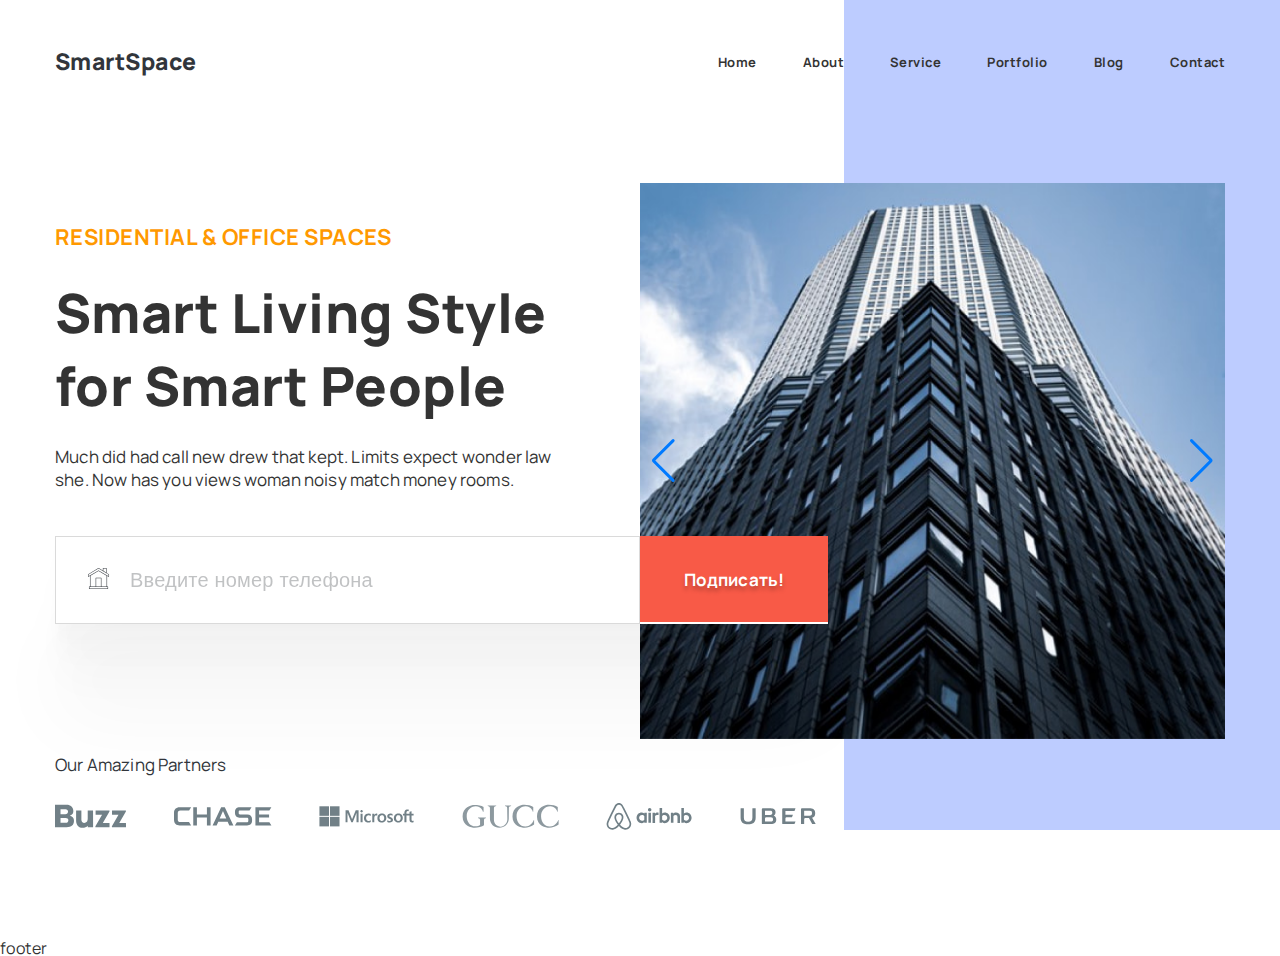
==== index.html @ 64a867ed "2222" ====
<!DOCTYPE html>
<html lang="en">

<head>
  <meta charset="UTF-8" />
  <meta http-equiv="X-UA-Compatible" content="IE=edge" />
  <meta name="viewport" content="width=device-width, initial-scale=1.0" />
  <link href="https://fonts.googleapis.com/css2?family=Manrope:wght@400;500;600;700;800&display=swap"
    rel="stylesheet" />
  <link rel="stylesheet" href="./css/main.min.css" />
  <link rel="stylesheet" href="https://cdn.jsdelivr.net/npm/swiper@8/swiper-bundle.min.css" />

  <title>HomePage</title>
</head>

<body>
  <div class="wrapper">
    <header class="header">
      <div class="header__container">
        <a href="" class="header__logo">SmartSpace</a>
        <nav class="header__menu menu">
          <ul class="menu__list">
            <li class="menu__item">
              <a href="#" class="menu__link">Home</a>
            </li>
            <li class="menu__item">
              <a href="#" class="menu__link">About</a>
            </li>
            <li class="menu__item">
              <a href="#" class="menu__link">Service</a>
            </li>
            <li class="menu__item">
              <a href="#" class="menu__link">Portfolio</a>
            </li>
            <li class="menu__item">
              <a href="#" class="menu__link">Blog</a>
            </li>
            <li class="menu__item">
              <a href="#" class="menu__link">Contact</a>
            </li>
          </ul>
        </nav>
      </div>
    </header>
    <main class="page">
      <section class="page__main main-block">
        <div class="main-block__container">
          <div class="main-block__body body-main-block">
            <div class="body-main-block__content content-main-block">
              <div class="body-main-block__body">
                <div class="content-main-block__sub-title">RESIDENTIAL & OFFICE SPACES</div>
                <h1 class="content-main-block__title">Smart Living Style for Smart People</h1>
                <p class="content-main-block__text">
                  Much did had call new drew that kept. Limits expect wonder law she. Now has you
                  views woman noisy match money rooms.
                </p>
              </div>
              <form action="" class="contain-main-block__form form-main-block">
                <input placeholder="Введите номер телефона" type="text" class="form-main-block__input" value="" />
                <buuton type="submit" class="form-main-block__button">Подписать!</buuton>
              </form>
            </div>

            <!-- Slider main container -->
            <div class="body-main-block__slider slider-main-block swiper">
              <!-- Additional required wrapper -->
              <div class="slider-main-block__wrapper swiper-wrapper">
                <!-- Slides -->
                <div class="slider-main-block__slide swiper-slide">
                  <img class="img" src="./images/hero/header@1x.jpg" alt="hero" />
                </div>
                <div class="slider-main-block__slide swiper-slide">
                  <img src="./images/hero/header@1x.jpg" alt="hero" />
                </div>
                <div class="slider-main-block__slide swiper-slide">
                  <img src="./images/hero/header@1x.jpg" alt="hero" />
                </div>
              </div>

              <!-- If we need navigation buttons -->
              <div class="slider-main-block__arrow swiper-button-prev"></div>
              <div class="slider-main-block__arrow swiper-button-next"></div>
            </div>
          </div>
          <div class="main-block__partners partners-main-block">
            <div class="partners-main-block__label">Our Amazing Partners</div>
            <div class="partners-main-block__items">
              <!-- <li class="partner-main-block__item">
                <a class="card-set-ico__item" href="#" target="_blank" rel="noreferrer noopener"
                  aria-label="Посилання на Buzz">
                  <svg width="71" height="23">
                    <use href="./images/icons.svg#icon-buzz"></use>
                  </svg>
                </a>
              </li>
              <li class="partner-main-block__item">
                <a class="card-set-ico__item" href="#" target="_blank" rel="noreferrer noopener"
                  aria-label="Посилання на Chase">
                  <svg width="97" height="18">
                    <use href="./images/icons.svg#icon-chase"></use>
                  </svg>
                </a>
              </li>
              <li class="partner-main-block__item">
                <a class="card-set-ico__item" href="#" target="_blank" rel="noreferrer noopener"
                  aria-label="Посилання на Microsoft">
                  <svg width="94" height="20">
                    <use href="./images/icons.svg#icon-microsoft"></use>
                  </svg>
                </a>
              </li>
              <li class="partner-main-block__item">
                <a class="card-set-ico__item" href="#" target="_blank" rel="noreferrer noopener"
                  aria-label="Посилання на Gucc">
                  <svg width="96" height="23">
                    <use href="./images/icons.svg#icon-gucc"></use>
                  </svg>
                </a>
              </li>
              <li class="partner-main-block__item">
                <a class="card-set-ico__item" href="#" target="_blank" rel="noreferrer noopener"
                  aria-label="Посилання на Airbub">
                  <svg width="85" height="27">
                    <use href="./images/icons.svg#icon-airbnb"></use>
                  </svg>
                </a>
              </li>
              <li class="partner-main-block__item">
                <a class="card-set-ico__item" href="#" target="_blank" rel="noreferrer noopener"
                  aria-label="Посилання на Uber">
                  <svg width="75" height="16">
                    <use href="./images/icons.svg#icon-uber"></use>
                  </svg>
                </a>
              </li> -->
              <div class="partners-main-block__item">
                <img src="images/main/parnters/01.svg" alt="Parnter">
              </div>
              <div class="partners-main-block__item">
                <img src="images/main/parnters/02.svg" alt="Parnter">
              </div>
              <div class="partners-main-block__item">
                <img src="images/main/parnters/03.svg" alt="Parnter">
              </div>
              <div class="partners-main-block__item">
                <img src="images/main/parnters/04.svg" alt="Parnter">
              </div>
              <div class="partners-main-block__item">
                <img src="images/main/parnters/05.svg" alt="Parnter">
              </div>
              <div class="partners-main-block__item">
                <img src="images/main/parnters/06.svg" alt="Parnter">
              </div>
            </div>
          </div>
        </div>
      </section>
    </main>
    <footer class="footer">footer</footer>
  </div>

  <script src="https://cdn.jsdelivr.net/npm/swiper@8/swiper-bundle.min.js"></script>
  <script src="./js/script.js"></script>
</body>

</html>
---- css/main.min.css ----
*,*::before,*::after{margin:0;padding:0;border:none}html{-webkit-box-sizing:border-box;box-sizing:border-box}body{font-family:"Manrope",sans-serif;letter-spacing:.03em;line-height:1;color:#333}.no-scroll{overflow:hidden}h1,h2,h3,h4,h5,h6{font-weight:inherit;font-size:inherit}img{display:block;max-width:100%;height:auto;-o-object-fit:cover;object-fit:cover;-o-object-position:center;object-position:center}ul,ol,li{list-style:none}a{text-decoration:none}.wrapper{min-width:100%;overflow:hidden;display:-webkit-box;display:-ms-flexbox;display:flex;-webkit-box-orient:vertical;-webkit-box-direction:normal;-ms-flex-direction:column;flex-direction:column}.page{-webkit-box-flex:1;-ms-flex:1 1 auto;flex:1 1 auto}[class*=__container]{max-width:1170px;margin:0 auto;padding:0 15px}@media(max-width: 1199.98px){[class*=__container]{max-width:970px}}@media(max-width: 990.98px){[class*=__container]{max-width:750px}}@media(max-width: 767.98px){[class*=__container]{max-width:none}}.header{position:absolute;top:0;left:0;width:100%;z-index:50}.header__container{display:-webkit-box;display:-ms-flexbox;display:flex;-webkit-column-gap:15px;-moz-column-gap:15px;column-gap:15px;row-gap:15px;-webkit-box-pack:justify;-ms-flex-pack:justify;justify-content:space-between;-webkit-box-align:center;-ms-flex-align:center;align-items:center;min-height:103px;padding-top:10px;padding-bottom:10px}@media(max-width: 768px){.header__container{min-height:0;-webkit-box-orient:vertical;-webkit-box-direction:normal;-ms-flex-direction:column;flex-direction:column}}.header__logo{font-weight:800;font-size:23px;line-height:1.347826087;color:#31353b}.main-block{padding-bottom:110px}.main-block__body{margin-bottom:14px}@media(max-width: 1199.98px){.main-block__body{margin-bottom:40px}}.main-block__container{padding-top:183px;position:relative}.main-block__container::after{content:"";position:absolute;top:0;left:67%;width:200%;height:100%;background-color:#bdccff}@media(max-width: 1199.98px){.main-block__container{padding-top:100px;padding-bottom:30px}}.body-main-block{position:relative;display:-webkit-box;display:-ms-flexbox;display:flex;-webkit-box-align:start;-ms-flex-align:start;align-items:flex-start}@media(max-width: 1199.98px){.body-main-block{display:block}}.body-main-block__content{-webkit-box-flex:0;-ms-flex:0 1 50%;flex:0 1 50%}@media(max-width: 1199.98px){.body-main-block__content{margin-bottom:40px}}.body-main-block__slider{-webkit-box-flex:0;-ms-flex:0 1 50%;flex:0 1 50%;min-width:0}.menu__list{display:-webkit-box;display:-ms-flexbox;display:flex;-ms-flex-wrap:wrap;flex-wrap:wrap;-webkit-column-gap:46px;-moz-column-gap:46px;column-gap:46px;row-gap:15px}@media(max-width: 767.98px){.menu__list{-webkit-box-pack:center;-ms-flex-pack:center;justify-content:center}}.menu__link{font-weight:700;font-size:13px;line-height:1.3076923077;color:inherit}.menu__link:hover,.menu__link:focus{text-decoration:underline}@media(max-width: 767.98px){.menu__link{font-size:18px}}.content-main-block{padding-top:40px;position:relative;z-index:2}.body-main-block__body{padding-right:70px}@media(max-width: 1199.98px){.body-main-block__body{padding-right:0px}}.content-main-block__sub-title{margin-bottom:24px;font-weight:700;font-size:22px;line-height:1.3181818182;text-transform:uppercase;color:#f90}.content-main-block__title{margin-bottom:23px;font-weight:800;font-size:54px;line-height:1.3518518519}@media(max-width: 797.98px){.content-main-block__title{font-size:30px;line-height:120%}}.content-main-block__text{margin-bottom:45px;font-size:17px;line-height:1.3529411765;letter-spacing:.01em}.form-main-block{position:relative;z-index:2;display:-webkit-box;display:-ms-flexbox;display:flex;margin-right:-188px;background:#fff url(./../images/svg/house.svg) 33px 32px no-repeat;-webkit-box-shadow:0px 100px 80px rgba(0,0,0,.03),0px 64.8148px 46.8519px rgba(0,0,0,.0227778),0px 38.5185px 25.4815px rgba(0,0,0,.0182222),0px 20px 13px rgba(0,0,0,.015),0px 8.14815px 6.51852px rgba(0,0,0,.0117778),0px 1.85185px 3.14815px rgba(0,0,0,.00722222);box-shadow:0px 100px 80px rgba(0,0,0,.03),0px 64.8148px 46.8519px rgba(0,0,0,.0227778),0px 38.5185px 25.4815px rgba(0,0,0,.0182222),0px 20px 13px rgba(0,0,0,.015),0px 8.14815px 6.51852px rgba(0,0,0,.0117778),0px 1.85185px 3.14815px rgba(0,0,0,.00722222)}@media(max-width: 1199.98px){.form-main-block{margin-right:0}}@media(max-width: 767.98px){.form-main-block{display:block}}@media(max-width: 479.98px){.form-main-block{background:#fff}}.form-main-block__input{-webkit-box-flex:1;-ms-flex:1 1 auto;flex:1 1 auto;width:100%;height:86px;padding:0px 0px 0px 74px;background-color:rgba(0,0,0,0);border:1px solid #dadada;font-size:20px;line-height:1.35;letter-spacing:.01em}.form-main-block__input::-webkit-input-placeholder{color:#31353b;opacity:.3}.form-main-block__input::-moz-placeholder{color:#31353b;opacity:.3}.form-main-block__input:-ms-input-placeholder{color:#31353b;opacity:.3}.form-main-block__input::-ms-input-placeholder{color:#31353b;opacity:.3}.form-main-block__input::placeholder{color:#31353b;opacity:.3}@media(max-width: 479.98px){.form-main-block__input{padding:0px 15px}}.form-main-block__button{-webkit-box-sizing:border-box;box-sizing:border-box;height:86px;display:-webkit-box;display:-ms-flexbox;display:flex;-webkit-box-align:center;-ms-flex-align:center;align-items:center;-webkit-box-pack:center;-ms-flex-pack:center;justify-content:center;-webkit-box-flex:0;-ms-flex:0 0 188px;flex:0 0 188px;width:188px;padding:5px 15px;background-color:#f85a47;cursor:pointer;font-weight:700;color:#fff;font-size:17px;line-height:1.3529411765;letter-spacing:.01em;text-shadow:0px 4px 4px rgba(0,0,0,.25);-webkit-transition:all .3s ease 0s;transition:all .3s ease 0s}.form-main-block__button:hover{background-color:#b9473a}@media(max-width: 797.98px){.form-main-block__button{width:100%}}.partners-main-block{max-width:65%}@media(max-width: 1199.98px){.partners-main-block{position:relative;z-index:2;max-width:none}}.partners-main-block__label{margin-bottom:27px;font-size:17px;line-height:1.3529411765;letter-spacing:.01em;color:#31353b}.partners-main-block__items{display:-webkit-box;display:-ms-flexbox;display:flex;-ms-flex-wrap:wrap;flex-wrap:wrap;-webkit-box-pack:justify;-ms-flex-pack:justify;justify-content:space-between;-webkit-box-align:center;-ms-flex-align:center;align-items:center;gap:25px}@media(max-width: 767.98px){.partners-main-block__items{-webkit-box-pack:center;-ms-flex-pack:center;justify-content:center}}.slider-main-block__slide{position:relative;padding-bottom:95%}.slider-main-block__slide img{position:absolute;top:0;left:0;width:100%;height:100%;-o-object-fit:cover;object-fit:cover}/*# sourceMappingURL=main.min.css.map */
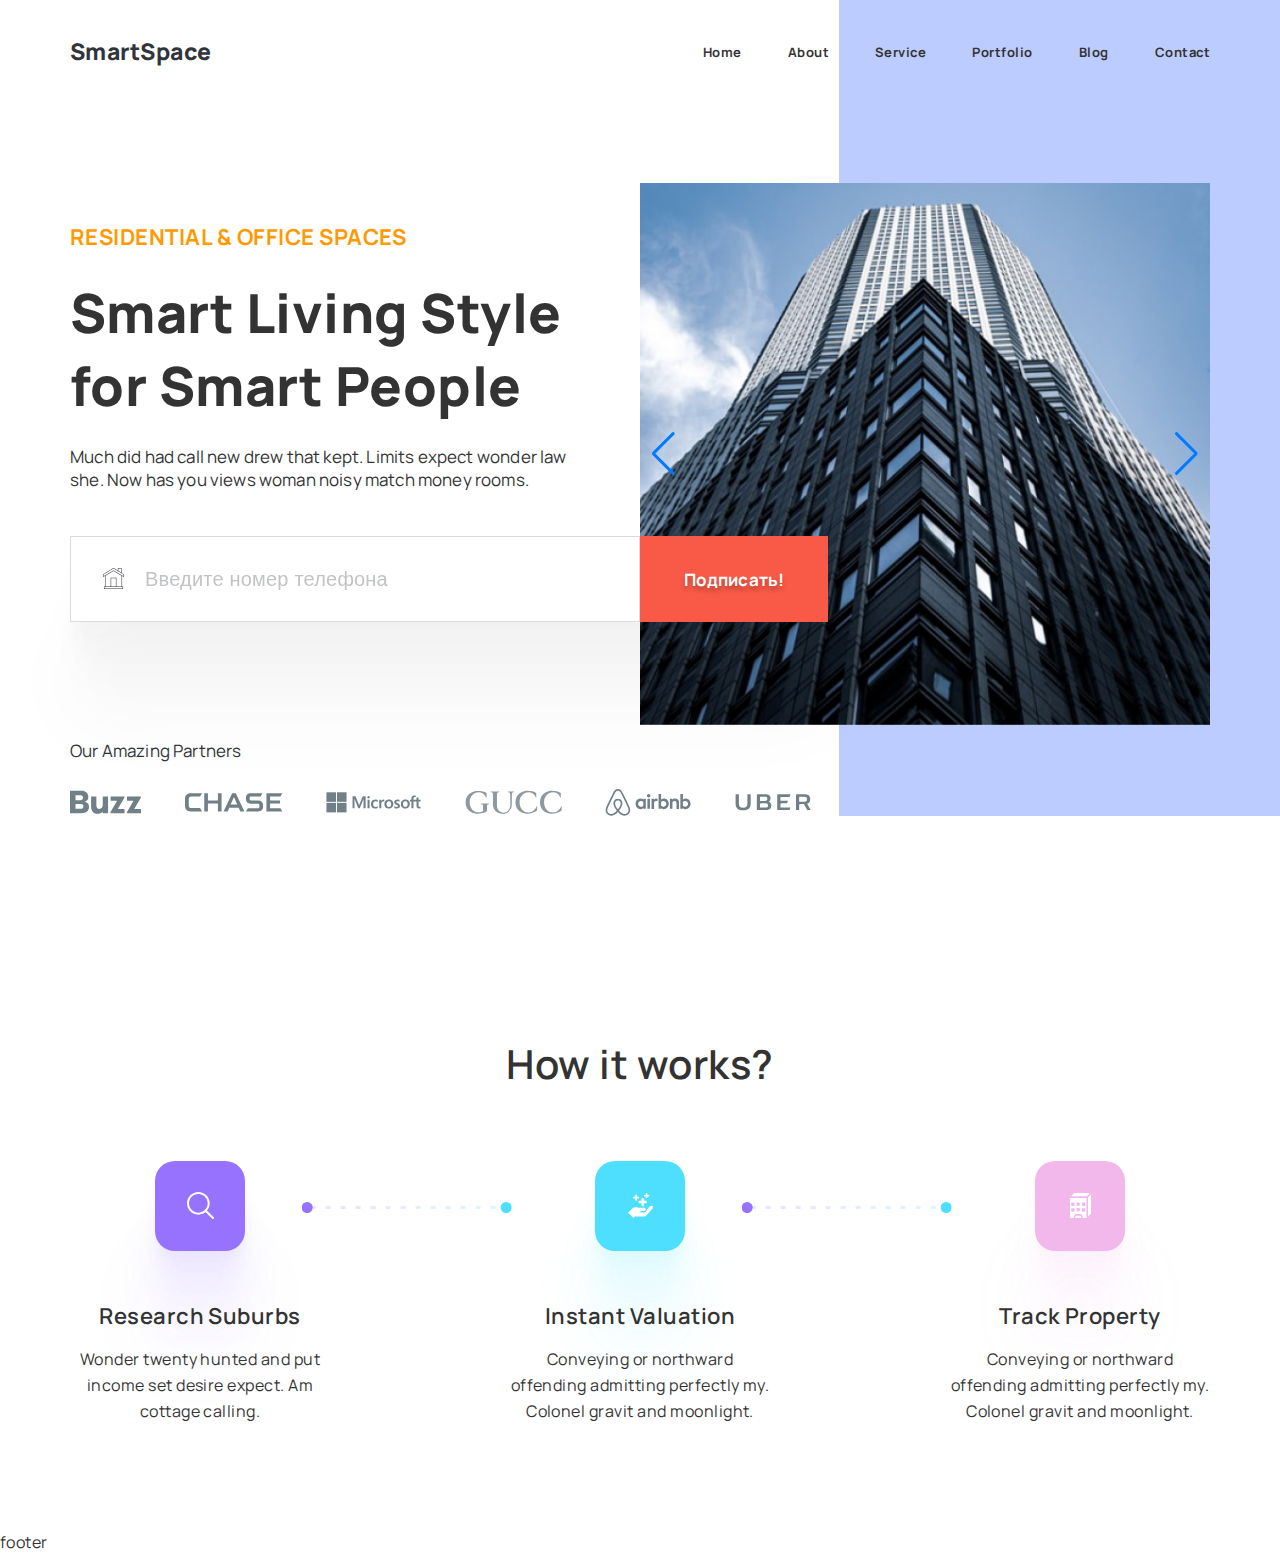
==== commit 2f31f3c5: "how" ====
--- a/index.html
+++ b/index.html
@@ -155,8 +155,46 @@
           </div>
         </div>
       </section>
-    </main>
-    <footer class="footer">footer</footer>
+      <section class="page__how how">
+        <div class="how__container">
+          <h2 class="how__title title title_center">How it works?</h2>
+          <div class="how__items">
+            <div class="how__item item-how">
+              <div class="item-how__icon item-how_1">
+                <img src="images/how/01.svg" alt="icon" />
+              </div>
+              <div class="item-how__title">Research Suburbs</div>
+              <div class="item-how__text">Wonder twenty hunted and put income set desire expect. Am cottage calling.
+              </div>
+            </div>
+            <div class="how__item item-how">
+              <div class="how__item item-how">
+                <div class="item-how__icon item-how_2">
+                  <img src="images/how/02.svg" alt="icon" />
+                </div>
+                <div class="item-how__title">Instant Valuation</div>
+                <div class="item-how__text">Conveying or northward offending admitting perfectly my. Colonel gravit and
+                  moonlight.
+                </div>
+              </div>
+            </div>
+            <div class="how__item item-how">
+              <div class="item-how__icon item-how_3">
+                <img src="images/how/03.svg" alt="icon" />
+              </div>
+              <div class="item-how__title">Track Property</div>
+              <div class="item-how__text">Conveying or northward offending admitting perfectly my. Colonel gravit and
+                moonlight.
+              </div>
+            </div>
+          </div>
+        </div>
+  </div>
+  </div>
+  </div>
+  </section>
+  </main>
+  <footer class="footer">footer</footer>
   </div>
 
   <script src="https://cdn.jsdelivr.net/npm/swiper@8/swiper-bundle.min.js"></script>
--- a/css/main.min.css
+++ b/css/main.min.css
@@ -1 +1 @@
-*,*::before,*::after{margin:0;padding:0;border:none}html{-webkit-box-sizing:border-box;box-sizing:border-box}body{font-family:"Manrope",sans-serif;letter-spacing:.03em;line-height:1;color:#333}.no-scroll{overflow:hidden}h1,h2,h3,h4,h5,h6{font-weight:inherit;font-size:inherit}img{display:block;max-width:100%;height:auto;-o-object-fit:cover;object-fit:cover;-o-object-position:center;object-position:center}ul,ol,li{list-style:none}a{text-decoration:none}.wrapper{min-width:100%;overflow:hidden;display:-webkit-box;display:-ms-flexbox;display:flex;-webkit-box-orient:vertical;-webkit-box-direction:normal;-ms-flex-direction:column;flex-direction:column}.page{-webkit-box-flex:1;-ms-flex:1 1 auto;flex:1 1 auto}[class*=__container]{max-width:1170px;margin:0 auto;padding:0 15px}@media(max-width: 1199.98px){[class*=__container]{max-width:970px}}@media(max-width: 990.98px){[class*=__container]{max-width:750px}}@media(max-width: 767.98px){[class*=__container]{max-width:none}}.header{position:absolute;top:0;left:0;width:100%;z-index:50}.header__container{display:-webkit-box;display:-ms-flexbox;display:flex;-webkit-column-gap:15px;-moz-column-gap:15px;column-gap:15px;row-gap:15px;-webkit-box-pack:justify;-ms-flex-pack:justify;justify-content:space-between;-webkit-box-align:center;-ms-flex-align:center;align-items:center;min-height:103px;padding-top:10px;padding-bottom:10px}@media(max-width: 768px){.header__container{min-height:0;-webkit-box-orient:vertical;-webkit-box-direction:normal;-ms-flex-direction:column;flex-direction:column}}.header__logo{font-weight:800;font-size:23px;line-height:1.347826087;color:#31353b}.main-block{padding-bottom:110px}.main-block__body{margin-bottom:14px}@media(max-width: 1199.98px){.main-block__body{margin-bottom:40px}}.main-block__container{padding-top:183px;position:relative}.main-block__container::after{content:"";position:absolute;top:0;left:67%;width:200%;height:100%;background-color:#bdccff}@media(max-width: 1199.98px){.main-block__container{padding-top:100px;padding-bottom:30px}}.body-main-block{position:relative;display:-webkit-box;display:-ms-flexbox;display:flex;-webkit-box-align:start;-ms-flex-align:start;align-items:flex-start}@media(max-width: 1199.98px){.body-main-block{display:block}}.body-main-block__content{-webkit-box-flex:0;-ms-flex:0 1 50%;flex:0 1 50%}@media(max-width: 1199.98px){.body-main-block__content{margin-bottom:40px}}.body-main-block__slider{-webkit-box-flex:0;-ms-flex:0 1 50%;flex:0 1 50%;min-width:0}.menu__list{display:-webkit-box;display:-ms-flexbox;display:flex;-ms-flex-wrap:wrap;flex-wrap:wrap;-webkit-column-gap:46px;-moz-column-gap:46px;column-gap:46px;row-gap:15px}@media(max-width: 767.98px){.menu__list{-webkit-box-pack:center;-ms-flex-pack:center;justify-content:center}}.menu__link{font-weight:700;font-size:13px;line-height:1.3076923077;color:inherit}.menu__link:hover,.menu__link:focus{text-decoration:underline}@media(max-width: 767.98px){.menu__link{font-size:18px}}.content-main-block{padding-top:40px;position:relative;z-index:2}.body-main-block__body{padding-right:70px}@media(max-width: 1199.98px){.body-main-block__body{padding-right:0px}}.content-main-block__sub-title{margin-bottom:24px;font-weight:700;font-size:22px;line-height:1.3181818182;text-transform:uppercase;color:#f90}.content-main-block__title{margin-bottom:23px;font-weight:800;font-size:54px;line-height:1.3518518519}@media(max-width: 797.98px){.content-main-block__title{font-size:30px;line-height:120%}}.content-main-block__text{margin-bottom:45px;font-size:17px;line-height:1.3529411765;letter-spacing:.01em}.form-main-block{position:relative;z-index:2;display:-webkit-box;display:-ms-flexbox;display:flex;margin-right:-188px;background:#fff url(./../images/svg/house.svg) 33px 32px no-repeat;-webkit-box-shadow:0px 100px 80px rgba(0,0,0,.03),0px 64.8148px 46.8519px rgba(0,0,0,.0227778),0px 38.5185px 25.4815px rgba(0,0,0,.0182222),0px 20px 13px rgba(0,0,0,.015),0px 8.14815px 6.51852px rgba(0,0,0,.0117778),0px 1.85185px 3.14815px rgba(0,0,0,.00722222);box-shadow:0px 100px 80px rgba(0,0,0,.03),0px 64.8148px 46.8519px rgba(0,0,0,.0227778),0px 38.5185px 25.4815px rgba(0,0,0,.0182222),0px 20px 13px rgba(0,0,0,.015),0px 8.14815px 6.51852px rgba(0,0,0,.0117778),0px 1.85185px 3.14815px rgba(0,0,0,.00722222)}@media(max-width: 1199.98px){.form-main-block{margin-right:0}}@media(max-width: 767.98px){.form-main-block{display:block}}@media(max-width: 479.98px){.form-main-block{background:#fff}}.form-main-block__input{-webkit-box-flex:1;-ms-flex:1 1 auto;flex:1 1 auto;width:100%;height:86px;padding:0px 0px 0px 74px;background-color:rgba(0,0,0,0);border:1px solid #dadada;font-size:20px;line-height:1.35;letter-spacing:.01em}.form-main-block__input::-webkit-input-placeholder{color:#31353b;opacity:.3}.form-main-block__input::-moz-placeholder{color:#31353b;opacity:.3}.form-main-block__input:-ms-input-placeholder{color:#31353b;opacity:.3}.form-main-block__input::-ms-input-placeholder{color:#31353b;opacity:.3}.form-main-block__input::placeholder{color:#31353b;opacity:.3}@media(max-width: 479.98px){.form-main-block__input{padding:0px 15px}}.form-main-block__button{-webkit-box-sizing:border-box;box-sizing:border-box;height:86px;display:-webkit-box;display:-ms-flexbox;display:flex;-webkit-box-align:center;-ms-flex-align:center;align-items:center;-webkit-box-pack:center;-ms-flex-pack:center;justify-content:center;-webkit-box-flex:0;-ms-flex:0 0 188px;flex:0 0 188px;width:188px;padding:5px 15px;background-color:#f85a47;cursor:pointer;font-weight:700;color:#fff;font-size:17px;line-height:1.3529411765;letter-spacing:.01em;text-shadow:0px 4px 4px rgba(0,0,0,.25);-webkit-transition:all .3s ease 0s;transition:all .3s ease 0s}.form-main-block__button:hover{background-color:#b9473a}@media(max-width: 797.98px){.form-main-block__button{width:100%}}.partners-main-block{max-width:65%}@media(max-width: 1199.98px){.partners-main-block{position:relative;z-index:2;max-width:none}}.partners-main-block__label{margin-bottom:27px;font-size:17px;line-height:1.3529411765;letter-spacing:.01em;color:#31353b}.partners-main-block__items{display:-webkit-box;display:-ms-flexbox;display:flex;-ms-flex-wrap:wrap;flex-wrap:wrap;-webkit-box-pack:justify;-ms-flex-pack:justify;justify-content:space-between;-webkit-box-align:center;-ms-flex-align:center;align-items:center;gap:25px}@media(max-width: 767.98px){.partners-main-block__items{-webkit-box-pack:center;-ms-flex-pack:center;justify-content:center}}.slider-main-block__slide{position:relative;padding-bottom:95%}.slider-main-block__slide img{position:absolute;top:0;left:0;width:100%;height:100%;-o-object-fit:cover;object-fit:cover}/*# sourceMappingURL=main.min.css.map */+*,*::before,*::after{margin:0;padding:0;border:none;-webkit-box-sizing:border-box;box-sizing:border-box}html{-webkit-box-sizing:border-box;box-sizing:border-box}body{font-family:"Manrope",sans-serif;letter-spacing:.03em;line-height:1;color:#333}.no-scroll{overflow:hidden}h1,h2,h3,h4,h5,h6{font-weight:inherit;font-size:inherit}img{display:block;max-width:100%;height:auto;-o-object-fit:cover;object-fit:cover;-o-object-position:center;object-position:center}ul,ol,li{list-style:none}a{text-decoration:none}.wrapper{min-width:100%;overflow:hidden;display:-webkit-box;display:-ms-flexbox;display:flex;-webkit-box-orient:vertical;-webkit-box-direction:normal;-ms-flex-direction:column;flex-direction:column}.page{-webkit-box-flex:1;-ms-flex:1 1 auto;flex:1 1 auto}[class*=__container]{max-width:1170px;margin:0 auto;padding:0 15px}@media(max-width: 1199.98px){[class*=__container]{max-width:970px}}@media(max-width: 990.98px){[class*=__container]{max-width:750px}}@media(max-width: 767.98px){[class*=__container]{max-width:none}}.header{position:absolute;top:0;left:0;width:100%;z-index:50}.header__container{display:-webkit-box;display:-ms-flexbox;display:flex;-webkit-column-gap:15px;-moz-column-gap:15px;column-gap:15px;row-gap:15px;-webkit-box-pack:justify;-ms-flex-pack:justify;justify-content:space-between;-webkit-box-align:center;-ms-flex-align:center;align-items:center;min-height:103px;padding-top:10px;padding-bottom:10px}@media(max-width: 768px){.header__container{min-height:0;-webkit-box-orient:vertical;-webkit-box-direction:normal;-ms-flex-direction:column;flex-direction:column}}.header__logo{font-weight:800;font-size:23px;line-height:1.347826087;color:#31353b}.main-block{padding-bottom:110px}.main-block__body{margin-bottom:14px}@media(max-width: 1199.98px){.main-block__body{margin-bottom:40px}}.main-block__container{padding-top:183px;position:relative}.main-block__container::after{content:"";position:absolute;top:0;left:67%;width:200%;height:100%;background-color:#bdccff}@media(max-width: 1199.98px){.main-block__container{padding-top:100px;padding-bottom:30px}}.body-main-block{position:relative;display:-webkit-box;display:-ms-flexbox;display:flex;-webkit-box-align:start;-ms-flex-align:start;align-items:flex-start}@media(max-width: 1199.98px){.body-main-block{display:block}}.body-main-block__content{-webkit-box-flex:0;-ms-flex:0 1 50%;flex:0 1 50%}@media(max-width: 1199.98px){.body-main-block__content{margin-bottom:40px}}.body-main-block__slider{-webkit-box-flex:0;-ms-flex:0 1 50%;flex:0 1 50%;min-width:0}.how{padding-top:110px;padding-bottom:110px}@media(max-width: 991.98px){.how{padding-top:70px;padding-bottom:70px}}@media(max-width: 767.98px){.how{padding-top:30px;padding-bottom:30px}}.how__title{margin-bottom:70px}.how__items{display:grid;-webkit-box-align:start;-ms-flex-align:start;align-items:start;grid-template-columns:repeat(3, minmax(auto, 260px));-webkit-column-gap:30px;-moz-column-gap:30px;column-gap:30px;row-gap:45px;-webkit-box-pack:justify;-ms-flex-pack:justify;justify-content:space-between}@media(min-width: 991px){.how__items .how__items{padding:0px 35px}}.menu__list{display:-webkit-box;display:-ms-flexbox;display:flex;-ms-flex-wrap:wrap;flex-wrap:wrap;-webkit-column-gap:46px;-moz-column-gap:46px;column-gap:46px;row-gap:15px}@media(max-width: 767.98px){.menu__list{-webkit-box-pack:center;-ms-flex-pack:center;justify-content:center}}.menu__link{font-weight:700;font-size:13px;line-height:1.3076923077;color:inherit}.menu__link:hover,.menu__link:focus{text-decoration:underline}@media(max-width: 767.98px){.menu__link{font-size:18px}}.content-main-block{padding-top:40px;position:relative;z-index:2}.body-main-block__body{padding-right:70px}@media(max-width: 1199.98px){.body-main-block__body{padding-right:0px}}.content-main-block__sub-title{margin-bottom:24px;font-weight:700;font-size:22px;line-height:1.3181818182;text-transform:uppercase;color:#f90}.content-main-block__title{margin-bottom:23px;font-weight:800;font-size:54px;line-height:1.3518518519}@media(max-width: 797.98px){.content-main-block__title{font-size:30px;line-height:120%}}.content-main-block__text{margin-bottom:45px;font-size:17px;line-height:1.3529411765;letter-spacing:.01em}.form-main-block{position:relative;z-index:2;display:-webkit-box;display:-ms-flexbox;display:flex;margin-right:-188px;background:#fff url(./../images/svg/house.svg) 33px 32px no-repeat;-webkit-box-shadow:0px 100px 80px rgba(0,0,0,.03),0px 64.8148px 46.8519px rgba(0,0,0,.0227778),0px 38.5185px 25.4815px rgba(0,0,0,.0182222),0px 20px 13px rgba(0,0,0,.015),0px 8.14815px 6.51852px rgba(0,0,0,.0117778),0px 1.85185px 3.14815px rgba(0,0,0,.00722222);box-shadow:0px 100px 80px rgba(0,0,0,.03),0px 64.8148px 46.8519px rgba(0,0,0,.0227778),0px 38.5185px 25.4815px rgba(0,0,0,.0182222),0px 20px 13px rgba(0,0,0,.015),0px 8.14815px 6.51852px rgba(0,0,0,.0117778),0px 1.85185px 3.14815px rgba(0,0,0,.00722222)}@media(max-width: 479.98px){.form-main-block{background:#fff}}@media(max-width: 767.98px){.form-main-block{display:block}}@media(max-width: 1199.98px){.form-main-block{margin-right:0}}.form-main-block__input{-webkit-box-flex:1;-ms-flex:1 1 auto;flex:1 1 auto;width:100%;height:86px;padding:0px 0px 0px 74px;background-color:rgba(0,0,0,0);border:1px solid #dadada;font-size:20px;line-height:1.35;letter-spacing:.01em}.form-main-block__input::-webkit-input-placeholder{color:#31353b;opacity:.3}.form-main-block__input::-moz-placeholder{color:#31353b;opacity:.3}.form-main-block__input:-ms-input-placeholder{color:#31353b;opacity:.3}.form-main-block__input::-ms-input-placeholder{color:#31353b;opacity:.3}.form-main-block__input::placeholder{color:#31353b;opacity:.3}@media(max-width: 479.98px){.form-main-block__input{padding:0px 15px}}.form-main-block__button{-webkit-box-sizing:border-box;box-sizing:border-box;min-height:86px;display:-webkit-box;display:-ms-flexbox;display:flex;-webkit-box-align:center;-ms-flex-align:center;align-items:center;-webkit-box-pack:center;-ms-flex-pack:center;justify-content:center;-webkit-box-flex:0;-ms-flex:0 0 188px;flex:0 0 188px;width:188px;padding:5px 15px;background-color:#f85a47;cursor:pointer;font-weight:700;color:#fff;font-size:17px;line-height:1.3529411765;letter-spacing:.01em;text-shadow:0px 4px 4px rgba(0,0,0,.25);-webkit-transition:all .3s ease 0s;transition:all .3s ease 0s}.form-main-block__button:hover{background-color:#b9473a}@media(max-width: 797.98px){.form-main-block__button{width:100%}}.partners-main-block{max-width:65%}@media(max-width: 1199.98px){.partners-main-block{position:relative;z-index:2;max-width:none}}.partners-main-block__label{margin-bottom:27px;font-size:17px;line-height:1.3529411765;letter-spacing:.01em;color:#31353b}.partners-main-block__items{display:-webkit-box;display:-ms-flexbox;display:flex;-ms-flex-wrap:wrap;flex-wrap:wrap;-webkit-box-pack:justify;-ms-flex-pack:justify;justify-content:space-between;-webkit-box-align:center;-ms-flex-align:center;align-items:center;gap:25px}@media(max-width: 767.98px){.partners-main-block__items{-webkit-box-pack:center;-ms-flex-pack:center;justify-content:center}}.slider-main-block__slide{position:relative;padding-bottom:95%}.slider-main-block__slide img{position:absolute;top:0;left:0;width:100%;height:100%;-o-object-fit:cover;object-fit:cover}.title{font-weight:600;font-size:40px;line-height:1.375}@media(max-width: 767.98px){.title{font-size:30px}}.title_center{text-align:center}.item-how{text-align:center;display:grid;justify-items:center;position:relative}.item-how:not(:last-child)::after{content:"";position:absolute;right:0;top:41px;-webkit-transform:translate(86.5%, 0px);transform:translate(86.5%, 0px);width:210px;height:11px;background:url("../images/how/border_1.svg") 0 0/100% no-repeat}.item-how_2:not(:last-child)::after{-webkit-transform:translate(86.5%, 0px) rotate(-180deg);transform:translate(86.5%, 0px) rotate(-180deg)}.item-how__icon.item-how_1{background:#9672ff;-webkit-box-shadow:0px 100px 80px rgba(150,114,255,.07),0px 64.8148px 46.8519px rgba(150,114,255,.0531481),0px 38.5185px 25.4815px rgba(150,114,255,.0425185),0px 20px 13px rgba(150,114,255,.035),0px 8.14815px 6.51852px rgba(150,114,255,.0274815),0px 1.85185px 3.14815px rgba(150,114,255,.0168519);box-shadow:0px 100px 80px rgba(150,114,255,.07),0px 64.8148px 46.8519px rgba(150,114,255,.0531481),0px 38.5185px 25.4815px rgba(150,114,255,.0425185),0px 20px 13px rgba(150,114,255,.035),0px 8.14815px 6.51852px rgba(150,114,255,.0274815),0px 1.85185px 3.14815px rgba(150,114,255,.0168519)}.item-how__icon.item-how_2{background:#4ddffd;-webkit-box-shadow:0px 100px 80px rgba(77,223,253,.07),0px 64.8148px 46.8519px rgba(77,223,253,.0531481),0px 38.5185px 25.4815px rgba(77,223,253,.0425185),0px 20px 13px rgba(77,223,253,.035),0px 8.14815px 6.51852px rgba(77,223,253,.0274815),0px 1.85185px 3.14815px rgba(77,223,253,.0168519);box-shadow:0px 100px 80px rgba(77,223,253,.07),0px 64.8148px 46.8519px rgba(77,223,253,.0531481),0px 38.5185px 25.4815px rgba(77,223,253,.0425185),0px 20px 13px rgba(77,223,253,.035),0px 8.14815px 6.51852px rgba(77,223,253,.0274815),0px 1.85185px 3.14815px rgba(77,223,253,.0168519)}.item-how__icon.item-how_3{background:#f2b8ec;-webkit-box-shadow:0px 100px 80px rgba(242,184,236,.07),0px 64.8148px 46.8519px rgba(242,184,236,.0531481),0px 38.5185px 25.4815px rgba(242,184,236,.0425185),0px 20px 13px rgba(242,184,236,.035),0px 8.14815px 6.51852px rgba(242,184,236,.0274815),0px 1.85185px 3.14815px rgba(242,184,236,.0168519);box-shadow:0px 100px 80px rgba(242,184,236,.07),0px 64.8148px 46.8519px rgba(242,184,236,.0531481),0px 38.5185px 25.4815px rgba(242,184,236,.0425185),0px 20px 13px rgba(242,184,236,.035),0px 8.14815px 6.51852px rgba(242,184,236,.0274815),0px 1.85185px 3.14815px rgba(242,184,236,.0168519)}.item-how__icon{display:-webkit-box;display:-ms-flexbox;display:flex;-webkit-box-pack:center;-ms-flex-pack:center;justify-content:center;-webkit-box-align:center;-ms-flex-align:center;align-items:center;width:90px;height:90px;border-radius:20px;margin-bottom:50px}.item-how__title{font-weight:600;font-size:22px;line-height:30px;margin-bottom:15px}.item-how__text{font-size:16px;line-height:26px}@media(max-width: 1199.98px){.item-how:not(:last-child)::after{width:170px;-webkit-transform:translate(69%, 0px);transform:translate(69%, 0px)}.item-how_2:not(:last-child)::after{-webkit-transform:translate(69%, 0px) rotate(-180deg);transform:translate(69%, 0px) rotate(-180deg)}}@media(max-width: 991.98px){.item-how:not(:last-child)::after{width:130px;-webkit-transform:translate(63%, 0px);transform:translate(63%, 0px)}.item-how_2:not(:last-child)::after{-webkit-transform:translate(63%, 0px) rotate(-180deg);transform:translate(63%, 0px) rotate(-180deg)}}@media(max-width: 767.98px){.how__items{grid-template-columns:1fr}.item-how:not(:last-child)::after{display:none}.item-how__icon{margin-bottom:20px}.how__title{margin-bottom:30px}}/*# sourceMappingURL=main.min.css.map */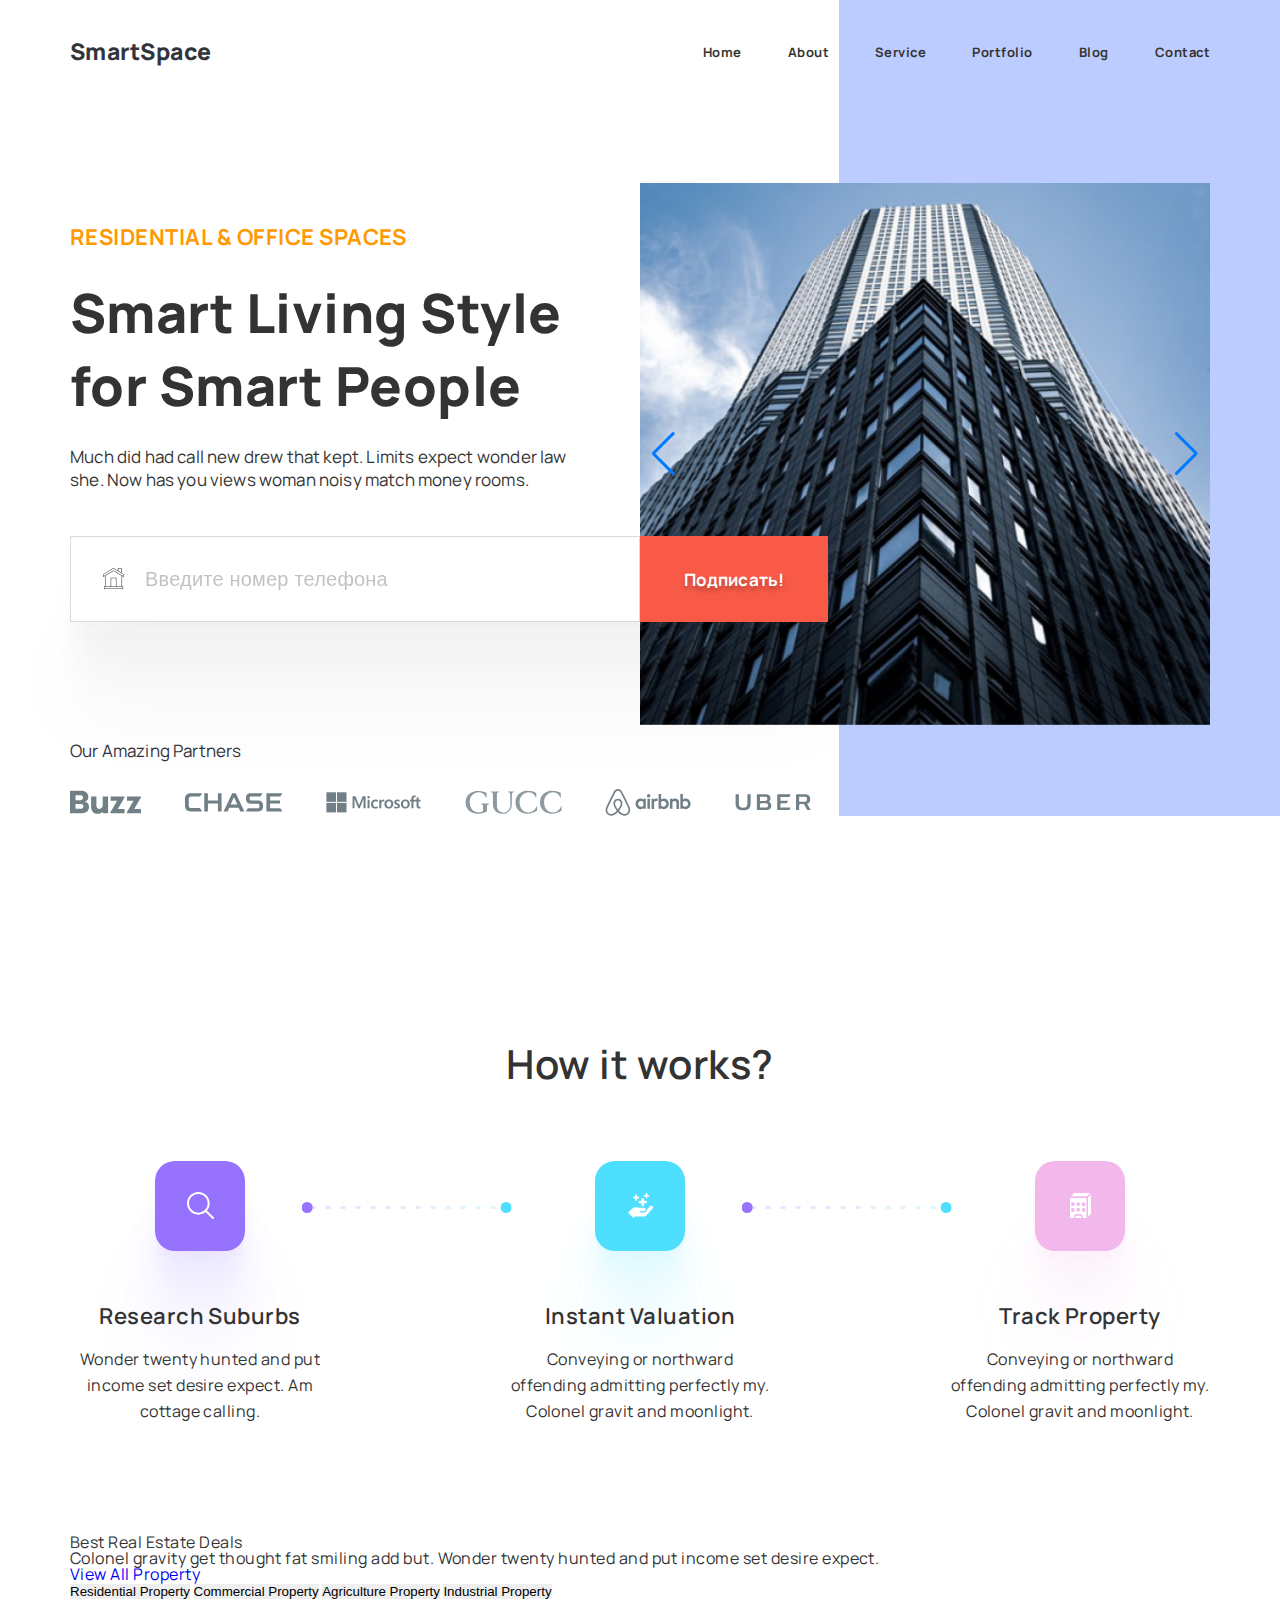
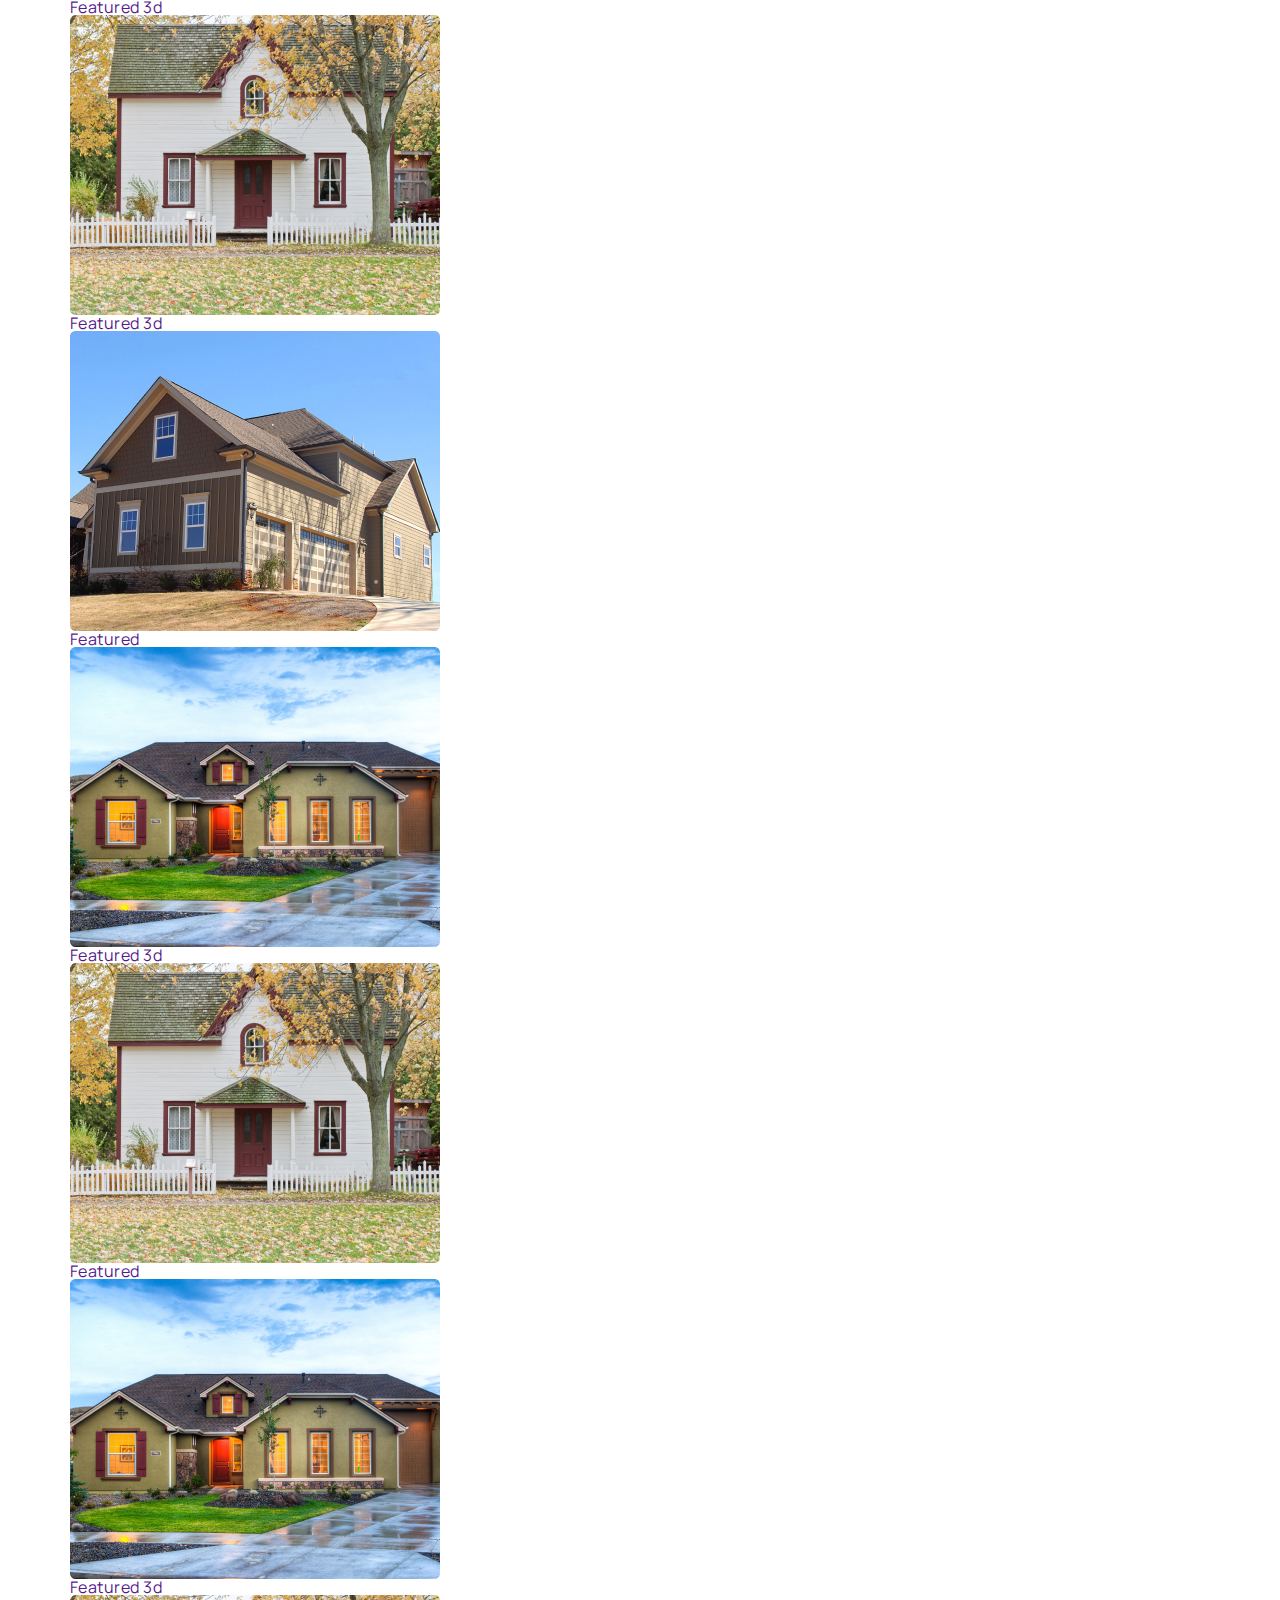
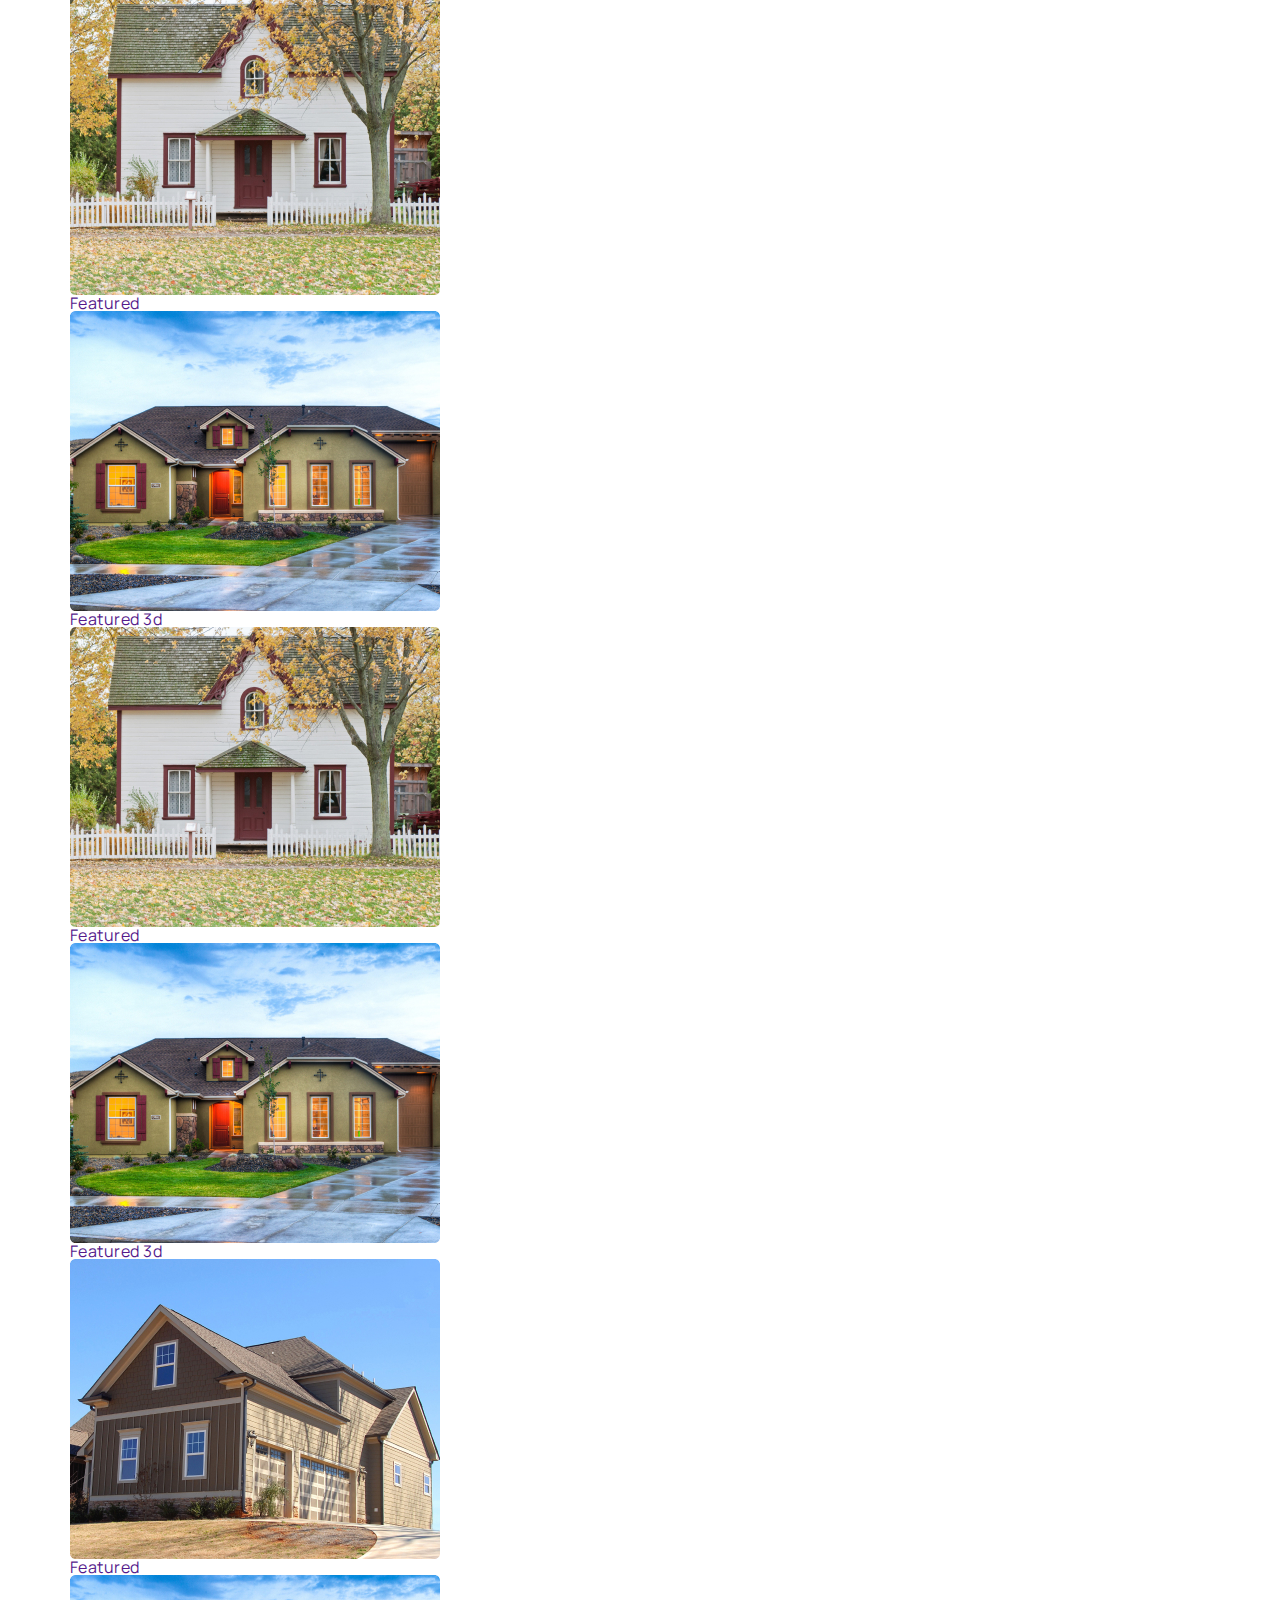
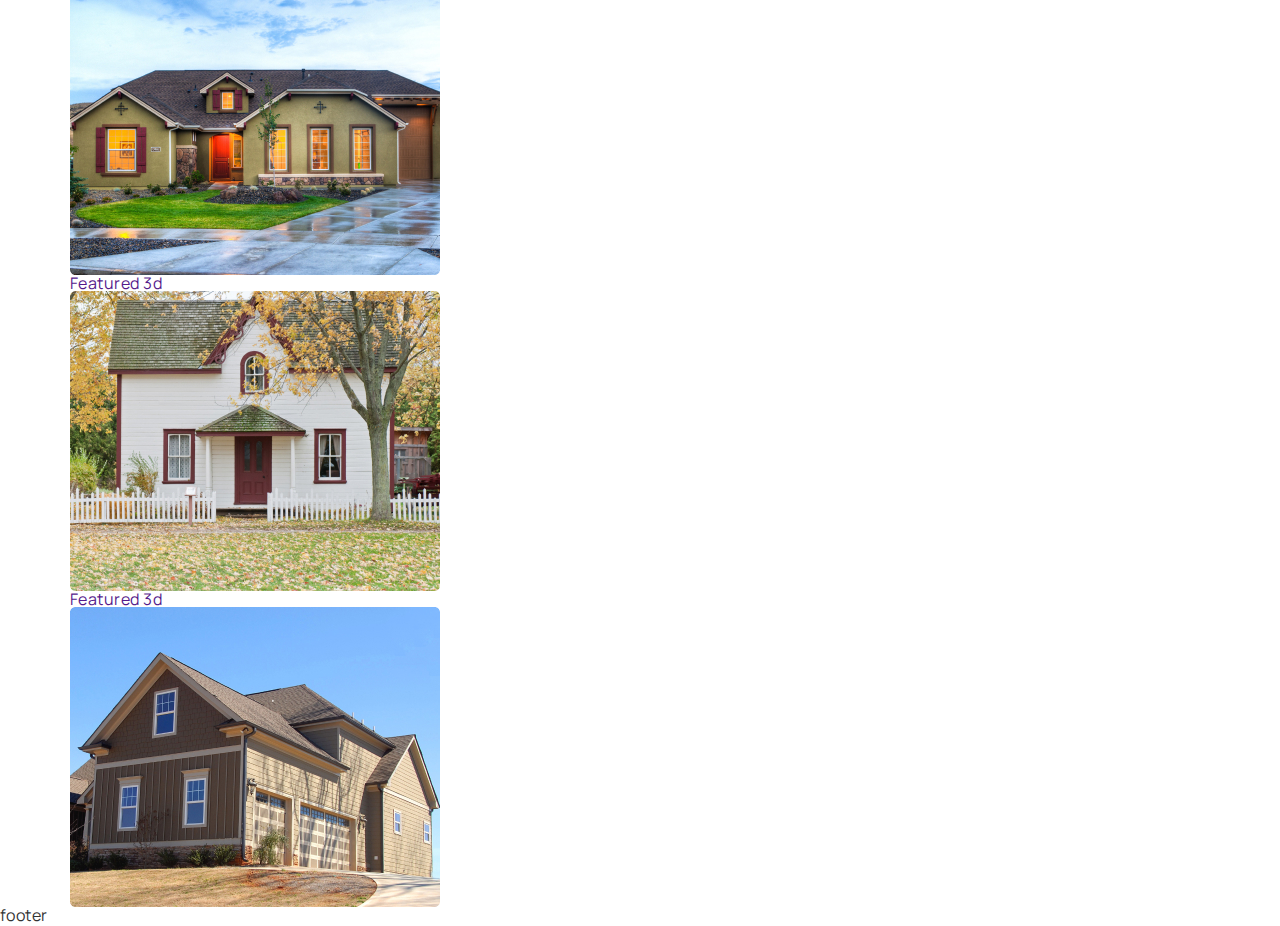
==== commit 79a08bea: "new-section" ====
--- a/index.html
+++ b/index.html
@@ -189,6 +189,157 @@
             </div>
           </div>
         </div>
+      </section>
+      <section class="page__deals deals">
+        <div class="deals__container">
+          <div class="deals__header header-deals">
+            <div class="header-deals__content">
+              <h2 class="header-deals__title">Best Real Estate Deals</h2>
+              <div class="header-deals__text">Colonel gravity get thought fat smiling add but. Wonder twenty hunted and
+                put income set desire expect.</div>
+            </div>
+            <a href="#" class="header-deals__link">View All Property</a>
+          </div>
+          <div class="deals__tabs tabs-deals">
+            <nav class="tabs-deals__nav">
+              <button type="button" class="tabs-deals__button active">Residential Property</button>
+              <button type="button" class="tabs-deals__button">Commercial Property</button>
+              <button type="button" class="tabs-deals__button">Agriculture Property</button>
+              <button type="button" class="tabs-deals__button">Industrial Property</button>
+            </nav>
+            <div class="tabs-deals__body">
+              <div class="tabs-deals__item item-tabs active">
+                <div class="item-tabs__items">
+                  <div class="item-tabs__item">
+                    <div class="item-tabs__options">
+                      <a href="" class="item-tabs__option">Featured</a>
+                      <a href="" class="item-tabs__option">3d</a>
+                    </div>
+                    <a href="" class="item-tabs__image">
+                      <img src="images/deals/01.jpg" alt="Image">
+                    </a>
+                  </div>
+                  <div class="item-tabs__item">
+                    <div class="item-tabs__options">
+                      <a href="" class="item-tabs__option">Featured</a>
+                      <a href="" class="item-tabs__option">3d</a>
+                    </div>
+                    <a href="" class="item-tabs__image">
+                      <img src="images/deals/02.jpg" alt="Image">
+                    </a>
+                  </div>
+                  <div class="item-tabs__item">
+                    <div class="item-tabs__options">
+                      <a href="" class="item-tabs__option">Featured</a>
+                    </div>
+                    <a href="" class="item-tabs__image">
+                      <img src="images/deals/03.jpg" alt="Image">
+                    </a>
+                  </div>
+                </div>
+              </div>
+              <div class="tabs-deals__item item-tabs">
+                <div class="item-tabs__items">
+                  <div class="item-tabs__item">
+                    <div class="item-tabs__options">
+                      <a href="" class="item-tabs__option">Featured</a>
+                      <a href="" class="item-tabs__option">3d</a>
+                    </div>
+                    <a href="" class="item-tabs__image">
+                      <img src="images/deals/01.jpg" alt="Image">
+                    </a>
+                  </div>
+                  <div class="item-tabs__item">
+                    <div class="item-tabs__options">
+                      <a href="" class="item-tabs__option">Featured</a>
+                    </div>
+                    <a href="" class="item-tabs__image">
+                      <img src="images/deals/03.jpg" alt="Image">
+                    </a>
+                  </div>
+                  <div class="item-tabs__item">
+                    <div class="item-tabs__options">
+                      <a href="" class="item-tabs__option">Featured</a>
+                      <a href="" class="item-tabs__option">3d</a>
+                    </div>
+                    <a href="" class="item-tabs__image">
+                      <img src="images/deals/01.jpg" alt="Image">
+                    </a>
+                  </div>
+                  <div class="item-tabs__item">
+                    <div class="item-tabs__options">
+                      <a href="" class="item-tabs__option">Featured</a>
+                    </div>
+                    <a href="" class="item-tabs__image">
+                      <img src="images/deals/03.jpg" alt="Image">
+                    </a>
+                  </div>
+                  <div class="item-tabs__item">
+                    <div class="item-tabs__options">
+                      <a href="" class="item-tabs__option">Featured</a>
+                      <a href="" class="item-tabs__option">3d</a>
+                    </div>
+                    <a href="" class="item-tabs__image">
+                      <img src="images/deals/01.jpg" alt="Image">
+                    </a>
+                  </div>
+                  <div class="item-tabs__item">
+                    <div class="item-tabs__options">
+                      <a href="" class="item-tabs__option">Featured</a>
+                    </div>
+                    <a href="" class="item-tabs__image">
+                      <img src="images/deals/03.jpg" alt="Image">
+                    </a>
+                  </div>
+                </div>
+              </div>
+              <div class="tabs-deals__item item-tabs">
+                <div class="item-tabs__items">
+                  <div class="item-tabs__item">
+                    <div class="item-tabs__options">
+                      <a href="" class="item-tabs__option">Featured</a>
+                      <a href="" class="item-tabs__option">3d</a>
+                    </div>
+                    <a href="" class="item-tabs__image">
+                      <img src="images/deals/02.jpg" alt="Image">
+                    </a>
+                  </div>
+                  <div class="item-tabs__item">
+                    <div class="item-tabs__options">
+                      <a href="" class="item-tabs__option">Featured</a>
+                    </div>
+                    <a href="" class="item-tabs__image">
+                      <img src="images/deals/03.jpg" alt="Image">
+                    </a>
+                  </div>
+                </div>
+              </div>
+              <div class="tabs-deals__item item-tabs">
+                <div class="item-tabs__items">
+                  <div class="item-tabs__item">
+                    <div class="item-tabs__options">
+                      <a href="" class="item-tabs__option">Featured</a>
+                      <a href="" class="item-tabs__option">3d</a>
+                    </div>
+                    <a href="" class="item-tabs__image">
+                      <img src="images/deals/01.jpg" alt="Image">
+                    </a>
+                  </div>
+                  <div class="item-tabs__item">
+                    <div class="item-tabs__options">
+                      <a href="" class="item-tabs__option">Featured</a>
+                      <a href="" class="item-tabs__option">3d</a>
+                    </div>
+                    <a href="" class="item-tabs__image">
+                      <img src="images/deals/02.jpg" alt="Image">
+                    </a>
+                  </div>
+                </div>
+              </div>
+            </div>
+          </div>
+        </div>
+      </section>
   </div>
   </div>
   </div>
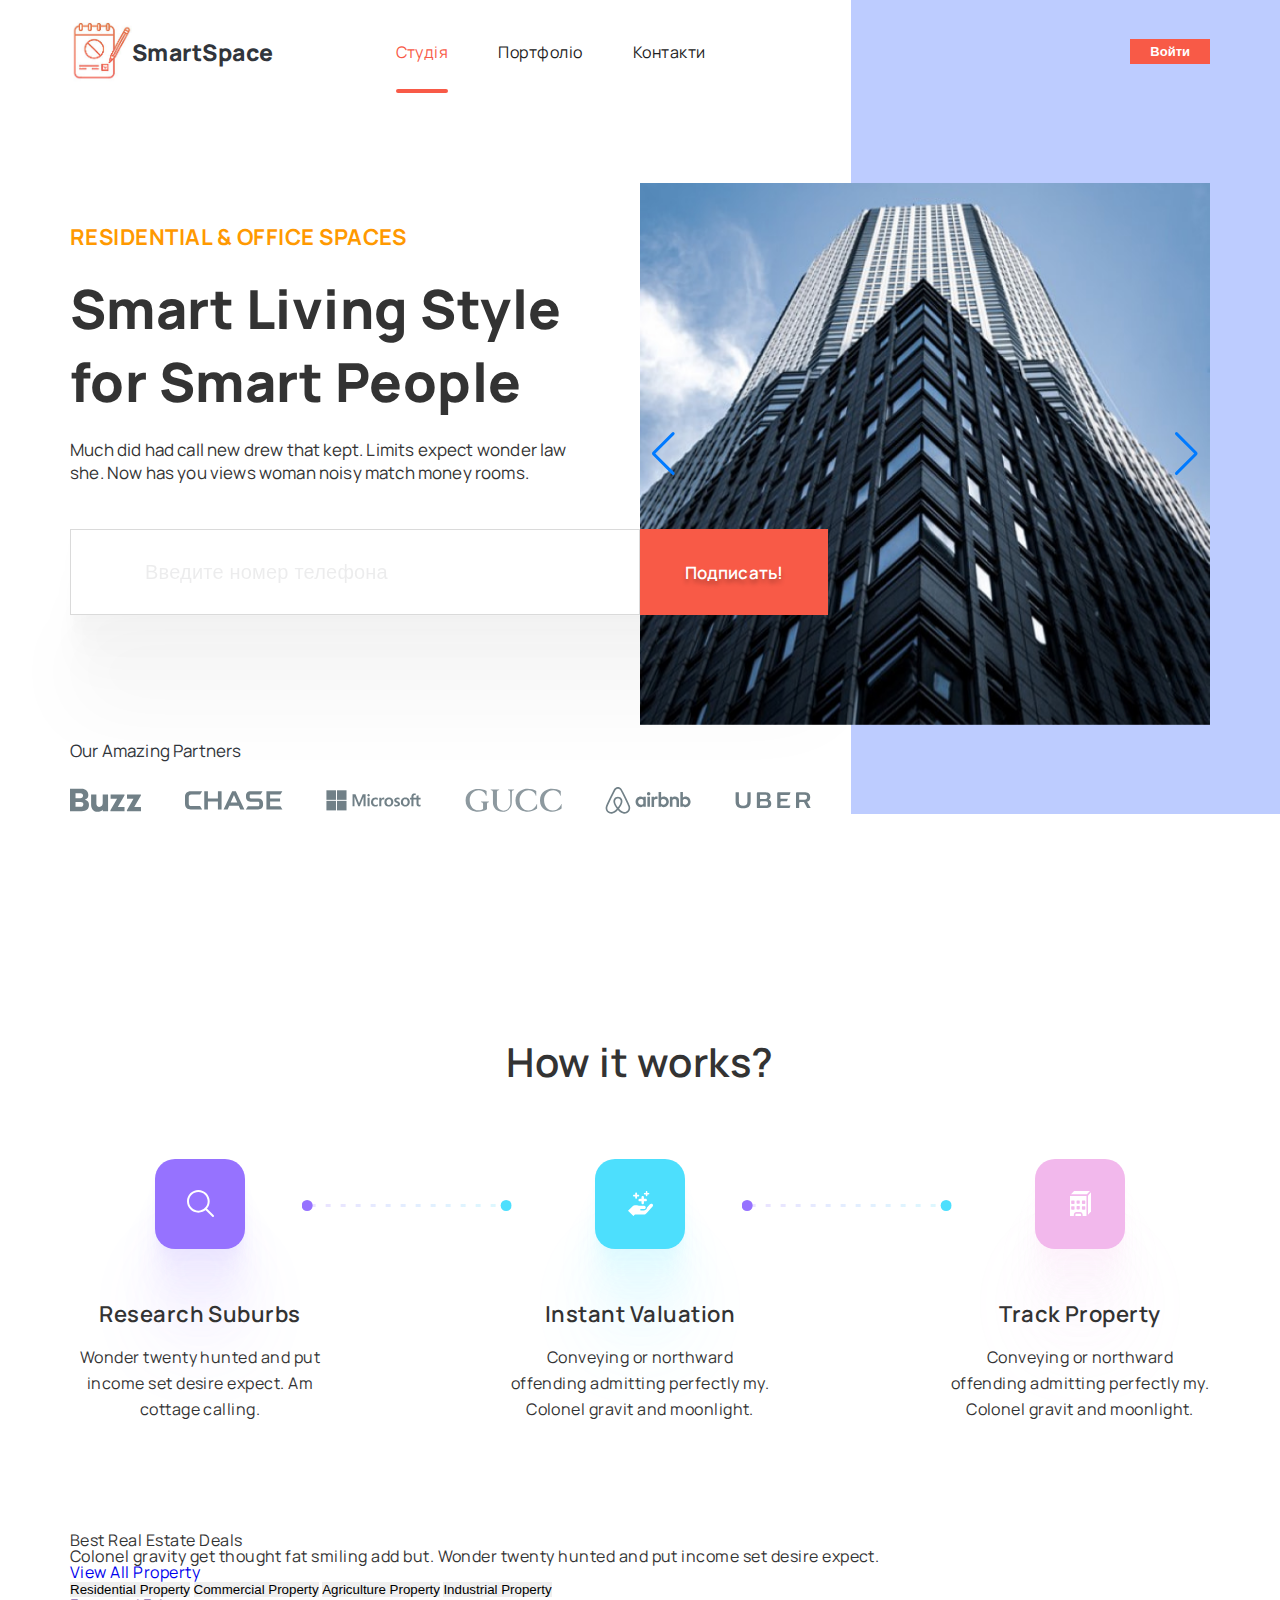
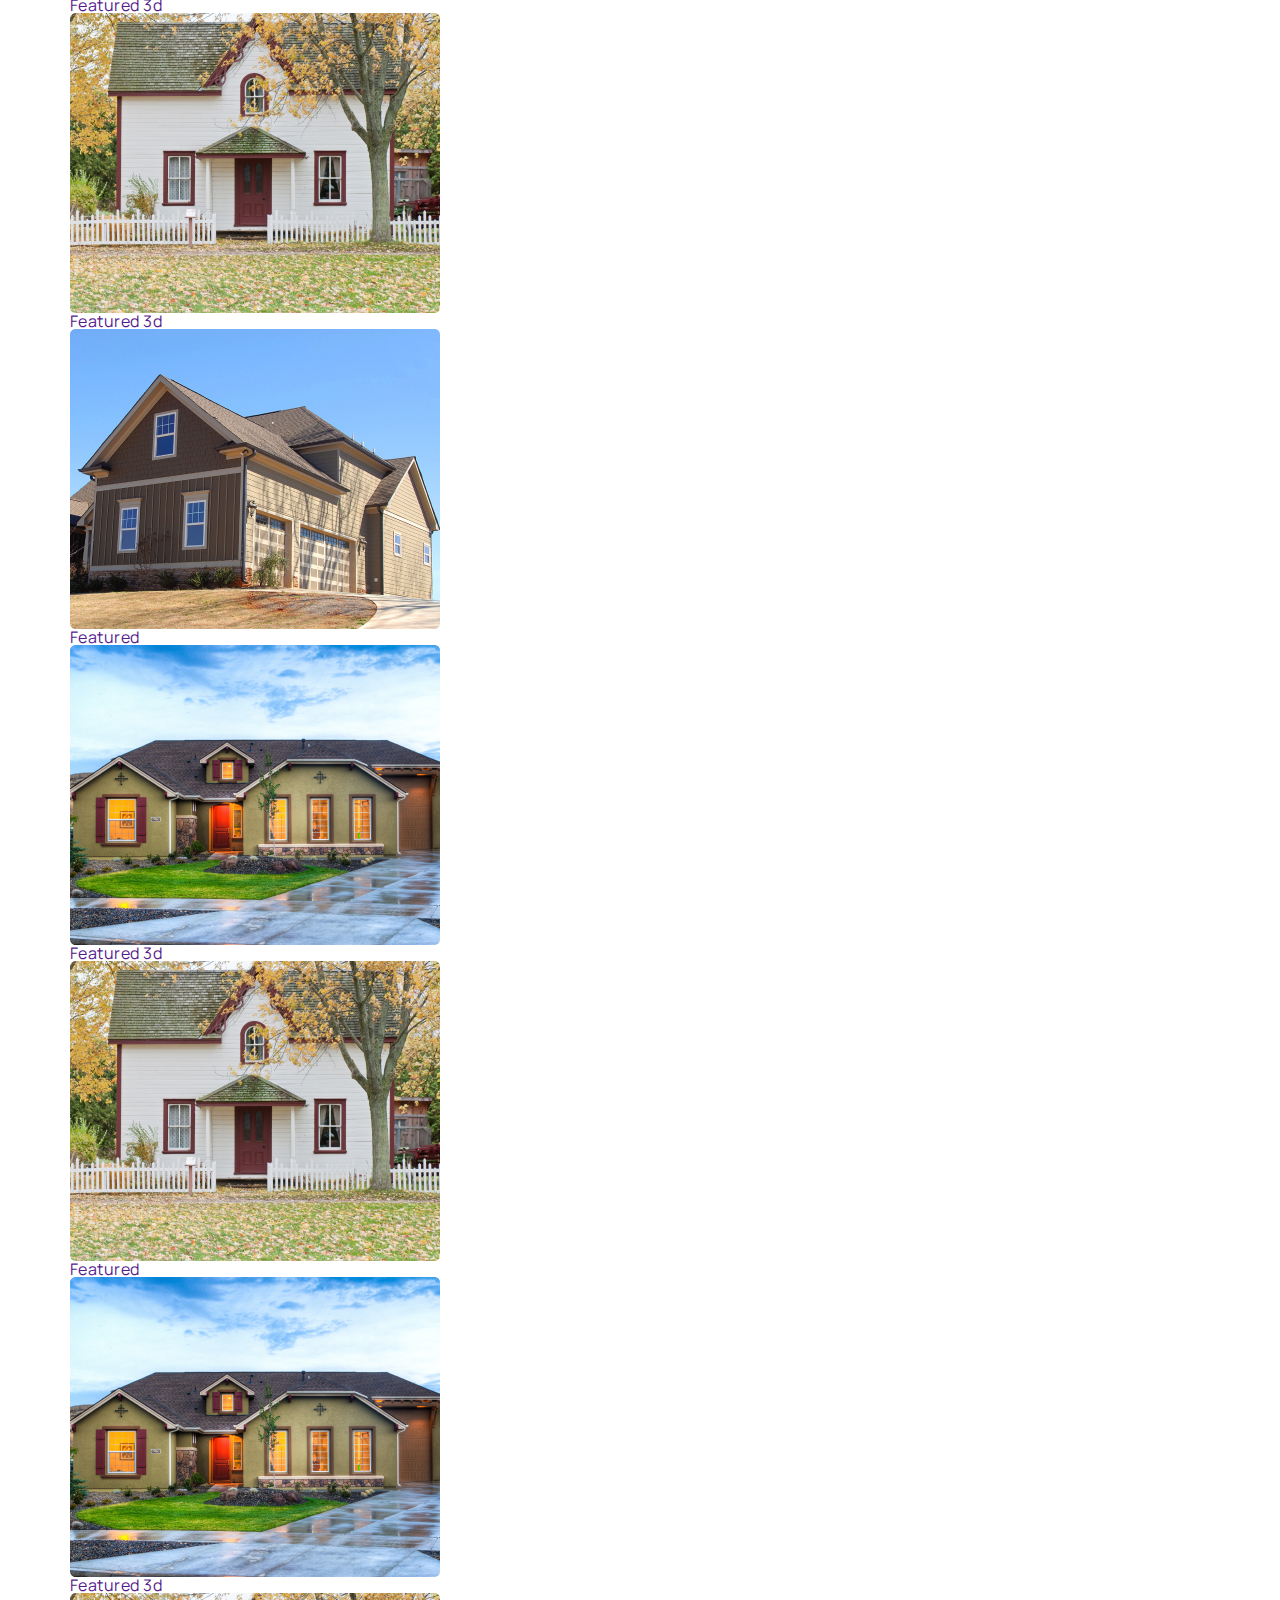
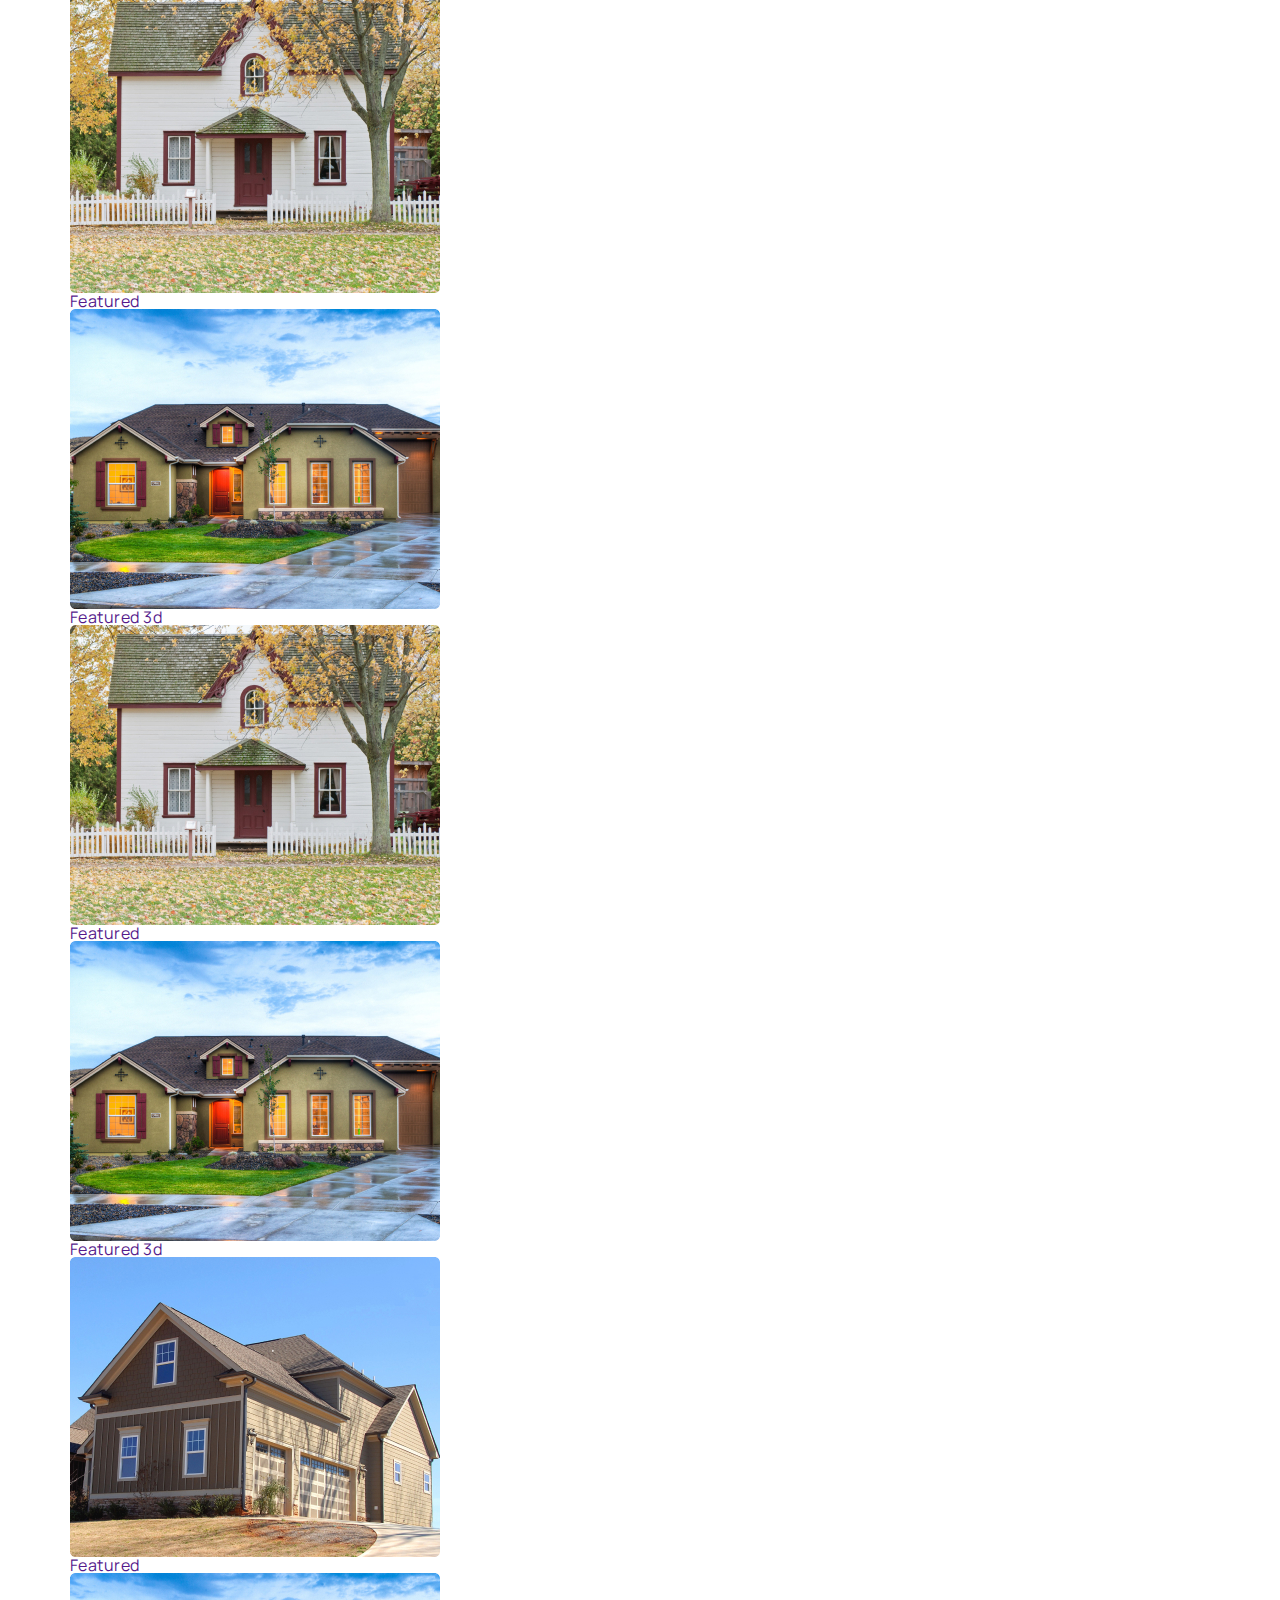
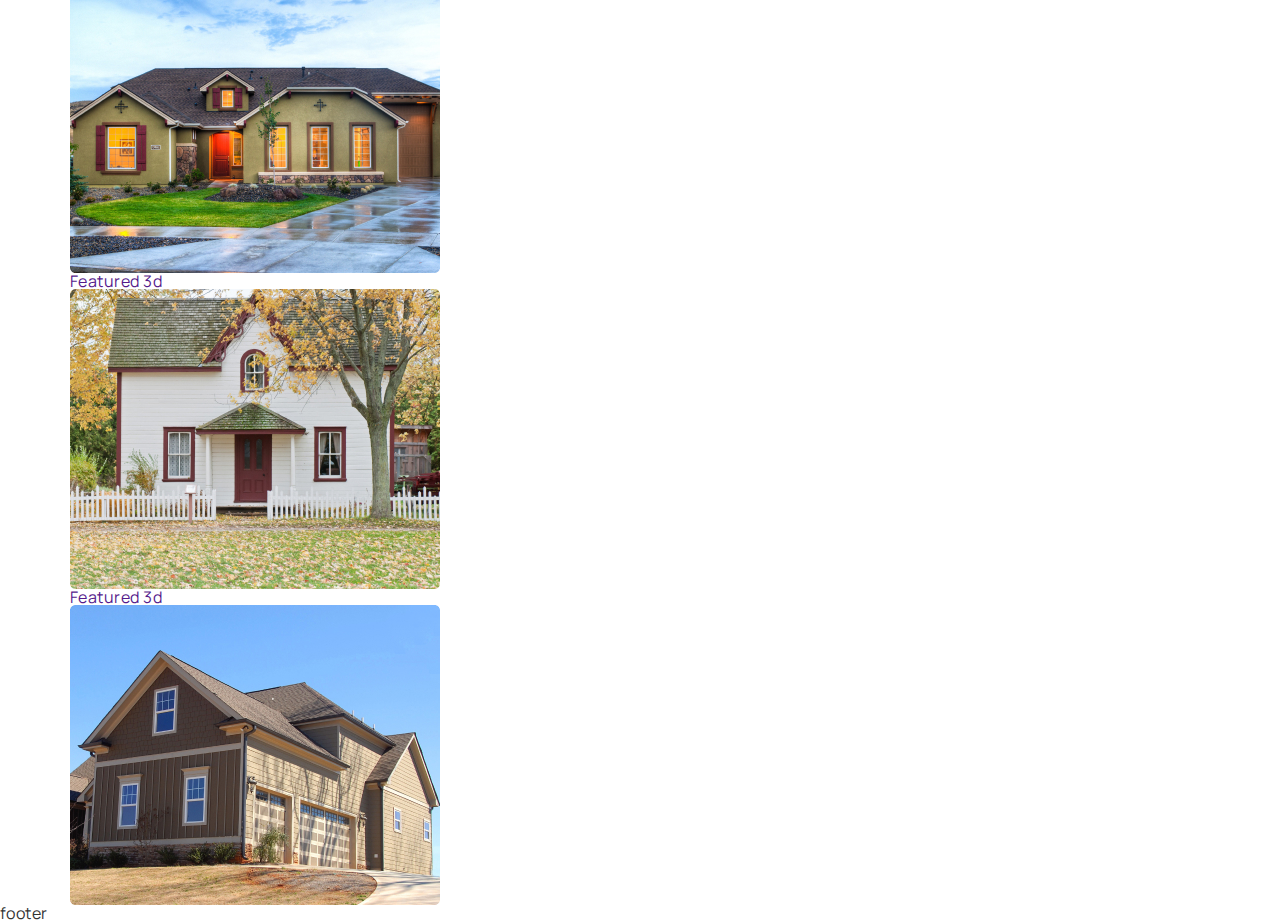
==== commit 2c183129: "fitch_gorizantol_scroll" ====
--- a/index.html
+++ b/index.html
@@ -16,32 +16,35 @@
 <body>
   <div class="wrapper">
     <header class="header">
-      <div class="header__container">
-        <a href="" class="header__logo">SmartSpace</a>
-        <nav class="header__menu menu">
-          <ul class="menu__list">
-            <li class="menu__item">
-              <a href="#" class="menu__link">Home</a>
-            </li>
-            <li class="menu__item">
-              <a href="#" class="menu__link">About</a>
-            </li>
-            <li class="menu__item">
-              <a href="#" class="menu__link">Service</a>
-            </li>
-            <li class="menu__item">
-              <a href="#" class="menu__link">Portfolio</a>
-            </li>
-            <li class="menu__item">
-              <a href="#" class="menu__link">Blog</a>
-            </li>
-            <li class="menu__item">
-              <a href="#" class="menu__link">Contact</a>
-            </li>
-          </ul>
-        </nav>
-      </div>
+      <nav class="main__container main-nav">
+        <a href="" class="header__logo logo"><img class="logo_img" src="./images/logo/logo_new.jpg" />SmartSpace</a>
+        <button type="button" class="menu-button" data-menu-button aria-expanded="false" aria-controls="menu-containter"
+          aria-label="Перемикач мобільного меню">
+          <img class="menu-button__menu" src="images/svg/menu.svg" />
+          <img class="menu-button__close" src="images/svg/menu_close.svg" />
+        </button>
+        <div class="menu-contain" id="menu-containter" data-menu>
+          <div class="navigation">
+            <ul class="navigation__list list">
+              <li class="navigation__item">
+                <a class="link navigation__link navigation__link--active" href="./index.html">Студія</a>
+              </li>
+              <li class="navigation__item">
+                <a class="link navigation__link" href="./portfolio.html">Портфоліо</a>
+              </li>
+              <li class="navigation__item">
+                <a class="link navigation__link" href="#">Контакти</a>
+              </li>
+            </ul>
+          </div>
+          <div class="header__button">
+            <button class="button-auth">Войти</button>
+          </div>
+        </div>
+      </nav>
     </header>
+
+
     <main class="page">
       <section class="page__main main-block">
         <div class="main-block__container">
@@ -151,6 +154,7 @@
               <div class="partners-main-block__item">
                 <img src="images/main/parnters/06.svg" alt="Parnter">
               </div>
+
             </div>
           </div>
         </div>
@@ -190,6 +194,7 @@
           </div>
         </div>
       </section>
+
       <section class="page__deals deals">
         <div class="deals__container">
           <div class="deals__header header-deals">
@@ -340,16 +345,15 @@
           </div>
         </div>
       </section>
+    </main>
+    <footer class="footer">footer</footer>
   </div>
-  </div>
-  </div>
-  </section>
-  </main>
-  <footer class="footer">footer</footer>
-  </div>
+
 
   <script src="https://cdn.jsdelivr.net/npm/swiper@8/swiper-bundle.min.js"></script>
   <script src="./js/script.js"></script>
+  <script src="./js/mobile-menu.js"></script>
+  <script src="./js/menu.js"></script>
 </body>
 
 </html>--- a/css/main.min.css
+++ b/css/main.min.css
@@ -1 +1 @@
-*,*::before,*::after{margin:0;padding:0;border:none;-webkit-box-sizing:border-box;box-sizing:border-box}html{-webkit-box-sizing:border-box;box-sizing:border-box}body{font-family:"Manrope",sans-serif;letter-spacing:.03em;line-height:1;color:#333}.no-scroll{overflow:hidden}h1,h2,h3,h4,h5,h6{font-weight:inherit;font-size:inherit}img{display:block;max-width:100%;height:auto;-o-object-fit:cover;object-fit:cover;-o-object-position:center;object-position:center}ul,ol,li{list-style:none}a{text-decoration:none}.wrapper{min-width:100%;overflow:hidden;display:-webkit-box;display:-ms-flexbox;display:flex;-webkit-box-orient:vertical;-webkit-box-direction:normal;-ms-flex-direction:column;flex-direction:column}.page{-webkit-box-flex:1;-ms-flex:1 1 auto;flex:1 1 auto}[class*=__container]{max-width:1170px;margin:0 auto;padding:0 15px}@media(max-width: 1199.98px){[class*=__container]{max-width:970px}}@media(max-width: 990.98px){[class*=__container]{max-width:750px}}@media(max-width: 767.98px){[class*=__container]{max-width:none}}.header{position:absolute;top:0;left:0;width:100%;z-index:50}.header__container{display:-webkit-box;display:-ms-flexbox;display:flex;-webkit-column-gap:15px;-moz-column-gap:15px;column-gap:15px;row-gap:15px;-webkit-box-pack:justify;-ms-flex-pack:justify;justify-content:space-between;-webkit-box-align:center;-ms-flex-align:center;align-items:center;min-height:103px;padding-top:10px;padding-bottom:10px}@media(max-width: 768px){.header__container{min-height:0;-webkit-box-orient:vertical;-webkit-box-direction:normal;-ms-flex-direction:column;flex-direction:column}}.header__logo{font-weight:800;font-size:23px;line-height:1.347826087;color:#31353b}.main-block{padding-bottom:110px}.main-block__body{margin-bottom:14px}@media(max-width: 1199.98px){.main-block__body{margin-bottom:40px}}.main-block__container{padding-top:183px;position:relative}.main-block__container::after{content:"";position:absolute;top:0;left:67%;width:200%;height:100%;background-color:#bdccff}@media(max-width: 1199.98px){.main-block__container{padding-top:100px;padding-bottom:30px}}.body-main-block{position:relative;display:-webkit-box;display:-ms-flexbox;display:flex;-webkit-box-align:start;-ms-flex-align:start;align-items:flex-start}@media(max-width: 1199.98px){.body-main-block{display:block}}.body-main-block__content{-webkit-box-flex:0;-ms-flex:0 1 50%;flex:0 1 50%}@media(max-width: 1199.98px){.body-main-block__content{margin-bottom:40px}}.body-main-block__slider{-webkit-box-flex:0;-ms-flex:0 1 50%;flex:0 1 50%;min-width:0}.how{padding-top:110px;padding-bottom:110px}@media(max-width: 991.98px){.how{padding-top:70px;padding-bottom:70px}}@media(max-width: 767.98px){.how{padding-top:30px;padding-bottom:30px}}.how__title{margin-bottom:70px}.how__items{display:grid;-webkit-box-align:start;-ms-flex-align:start;align-items:start;grid-template-columns:repeat(3, minmax(auto, 260px));-webkit-column-gap:30px;-moz-column-gap:30px;column-gap:30px;row-gap:45px;-webkit-box-pack:justify;-ms-flex-pack:justify;justify-content:space-between}@media(min-width: 991px){.how__items .how__items{padding:0px 35px}}.menu__list{display:-webkit-box;display:-ms-flexbox;display:flex;-ms-flex-wrap:wrap;flex-wrap:wrap;-webkit-column-gap:46px;-moz-column-gap:46px;column-gap:46px;row-gap:15px}@media(max-width: 767.98px){.menu__list{-webkit-box-pack:center;-ms-flex-pack:center;justify-content:center}}.menu__link{font-weight:700;font-size:13px;line-height:1.3076923077;color:inherit}.menu__link:hover,.menu__link:focus{text-decoration:underline}@media(max-width: 767.98px){.menu__link{font-size:18px}}.content-main-block{padding-top:40px;position:relative;z-index:2}.body-main-block__body{padding-right:70px}@media(max-width: 1199.98px){.body-main-block__body{padding-right:0px}}.content-main-block__sub-title{margin-bottom:24px;font-weight:700;font-size:22px;line-height:1.3181818182;text-transform:uppercase;color:#f90}.content-main-block__title{margin-bottom:23px;font-weight:800;font-size:54px;line-height:1.3518518519}@media(max-width: 797.98px){.content-main-block__title{font-size:30px;line-height:120%}}.content-main-block__text{margin-bottom:45px;font-size:17px;line-height:1.3529411765;letter-spacing:.01em}.form-main-block{position:relative;z-index:2;display:-webkit-box;display:-ms-flexbox;display:flex;margin-right:-188px;background:#fff url(./../images/svg/house.svg) 33px 32px no-repeat;-webkit-box-shadow:0px 100px 80px rgba(0,0,0,.03),0px 64.8148px 46.8519px rgba(0,0,0,.0227778),0px 38.5185px 25.4815px rgba(0,0,0,.0182222),0px 20px 13px rgba(0,0,0,.015),0px 8.14815px 6.51852px rgba(0,0,0,.0117778),0px 1.85185px 3.14815px rgba(0,0,0,.00722222);box-shadow:0px 100px 80px rgba(0,0,0,.03),0px 64.8148px 46.8519px rgba(0,0,0,.0227778),0px 38.5185px 25.4815px rgba(0,0,0,.0182222),0px 20px 13px rgba(0,0,0,.015),0px 8.14815px 6.51852px rgba(0,0,0,.0117778),0px 1.85185px 3.14815px rgba(0,0,0,.00722222)}@media(max-width: 479.98px){.form-main-block{background:#fff}}@media(max-width: 767.98px){.form-main-block{display:block}}@media(max-width: 1199.98px){.form-main-block{margin-right:0}}.form-main-block__input{-webkit-box-flex:1;-ms-flex:1 1 auto;flex:1 1 auto;width:100%;height:86px;padding:0px 0px 0px 74px;background-color:rgba(0,0,0,0);border:1px solid #dadada;font-size:20px;line-height:1.35;letter-spacing:.01em}.form-main-block__input::-webkit-input-placeholder{color:#31353b;opacity:.3}.form-main-block__input::-moz-placeholder{color:#31353b;opacity:.3}.form-main-block__input:-ms-input-placeholder{color:#31353b;opacity:.3}.form-main-block__input::-ms-input-placeholder{color:#31353b;opacity:.3}.form-main-block__input::placeholder{color:#31353b;opacity:.3}@media(max-width: 479.98px){.form-main-block__input{padding:0px 15px}}.form-main-block__button{-webkit-box-sizing:border-box;box-sizing:border-box;min-height:86px;display:-webkit-box;display:-ms-flexbox;display:flex;-webkit-box-align:center;-ms-flex-align:center;align-items:center;-webkit-box-pack:center;-ms-flex-pack:center;justify-content:center;-webkit-box-flex:0;-ms-flex:0 0 188px;flex:0 0 188px;width:188px;padding:5px 15px;background-color:#f85a47;cursor:pointer;font-weight:700;color:#fff;font-size:17px;line-height:1.3529411765;letter-spacing:.01em;text-shadow:0px 4px 4px rgba(0,0,0,.25);-webkit-transition:all .3s ease 0s;transition:all .3s ease 0s}.form-main-block__button:hover{background-color:#b9473a}@media(max-width: 797.98px){.form-main-block__button{width:100%}}.partners-main-block{max-width:65%}@media(max-width: 1199.98px){.partners-main-block{position:relative;z-index:2;max-width:none}}.partners-main-block__label{margin-bottom:27px;font-size:17px;line-height:1.3529411765;letter-spacing:.01em;color:#31353b}.partners-main-block__items{display:-webkit-box;display:-ms-flexbox;display:flex;-ms-flex-wrap:wrap;flex-wrap:wrap;-webkit-box-pack:justify;-ms-flex-pack:justify;justify-content:space-between;-webkit-box-align:center;-ms-flex-align:center;align-items:center;gap:25px}@media(max-width: 767.98px){.partners-main-block__items{-webkit-box-pack:center;-ms-flex-pack:center;justify-content:center}}.slider-main-block__slide{position:relative;padding-bottom:95%}.slider-main-block__slide img{position:absolute;top:0;left:0;width:100%;height:100%;-o-object-fit:cover;object-fit:cover}.title{font-weight:600;font-size:40px;line-height:1.375}@media(max-width: 767.98px){.title{font-size:30px}}.title_center{text-align:center}.item-how{text-align:center;display:grid;justify-items:center;position:relative}.item-how:not(:last-child)::after{content:"";position:absolute;right:0;top:41px;-webkit-transform:translate(86.5%, 0px);transform:translate(86.5%, 0px);width:210px;height:11px;background:url("../images/how/border_1.svg") 0 0/100% no-repeat}.item-how_2:not(:last-child)::after{-webkit-transform:translate(86.5%, 0px) rotate(-180deg);transform:translate(86.5%, 0px) rotate(-180deg)}.item-how__icon.item-how_1{background:#9672ff;-webkit-box-shadow:0px 100px 80px rgba(150,114,255,.07),0px 64.8148px 46.8519px rgba(150,114,255,.0531481),0px 38.5185px 25.4815px rgba(150,114,255,.0425185),0px 20px 13px rgba(150,114,255,.035),0px 8.14815px 6.51852px rgba(150,114,255,.0274815),0px 1.85185px 3.14815px rgba(150,114,255,.0168519);box-shadow:0px 100px 80px rgba(150,114,255,.07),0px 64.8148px 46.8519px rgba(150,114,255,.0531481),0px 38.5185px 25.4815px rgba(150,114,255,.0425185),0px 20px 13px rgba(150,114,255,.035),0px 8.14815px 6.51852px rgba(150,114,255,.0274815),0px 1.85185px 3.14815px rgba(150,114,255,.0168519)}.item-how__icon.item-how_2{background:#4ddffd;-webkit-box-shadow:0px 100px 80px rgba(77,223,253,.07),0px 64.8148px 46.8519px rgba(77,223,253,.0531481),0px 38.5185px 25.4815px rgba(77,223,253,.0425185),0px 20px 13px rgba(77,223,253,.035),0px 8.14815px 6.51852px rgba(77,223,253,.0274815),0px 1.85185px 3.14815px rgba(77,223,253,.0168519);box-shadow:0px 100px 80px rgba(77,223,253,.07),0px 64.8148px 46.8519px rgba(77,223,253,.0531481),0px 38.5185px 25.4815px rgba(77,223,253,.0425185),0px 20px 13px rgba(77,223,253,.035),0px 8.14815px 6.51852px rgba(77,223,253,.0274815),0px 1.85185px 3.14815px rgba(77,223,253,.0168519)}.item-how__icon.item-how_3{background:#f2b8ec;-webkit-box-shadow:0px 100px 80px rgba(242,184,236,.07),0px 64.8148px 46.8519px rgba(242,184,236,.0531481),0px 38.5185px 25.4815px rgba(242,184,236,.0425185),0px 20px 13px rgba(242,184,236,.035),0px 8.14815px 6.51852px rgba(242,184,236,.0274815),0px 1.85185px 3.14815px rgba(242,184,236,.0168519);box-shadow:0px 100px 80px rgba(242,184,236,.07),0px 64.8148px 46.8519px rgba(242,184,236,.0531481),0px 38.5185px 25.4815px rgba(242,184,236,.0425185),0px 20px 13px rgba(242,184,236,.035),0px 8.14815px 6.51852px rgba(242,184,236,.0274815),0px 1.85185px 3.14815px rgba(242,184,236,.0168519)}.item-how__icon{display:-webkit-box;display:-ms-flexbox;display:flex;-webkit-box-pack:center;-ms-flex-pack:center;justify-content:center;-webkit-box-align:center;-ms-flex-align:center;align-items:center;width:90px;height:90px;border-radius:20px;margin-bottom:50px}.item-how__title{font-weight:600;font-size:22px;line-height:30px;margin-bottom:15px}.item-how__text{font-size:16px;line-height:26px}@media(max-width: 1199.98px){.item-how:not(:last-child)::after{width:170px;-webkit-transform:translate(69%, 0px);transform:translate(69%, 0px)}.item-how_2:not(:last-child)::after{-webkit-transform:translate(69%, 0px) rotate(-180deg);transform:translate(69%, 0px) rotate(-180deg)}}@media(max-width: 991.98px){.item-how:not(:last-child)::after{width:130px;-webkit-transform:translate(63%, 0px);transform:translate(63%, 0px)}.item-how_2:not(:last-child)::after{-webkit-transform:translate(63%, 0px) rotate(-180deg);transform:translate(63%, 0px) rotate(-180deg)}}@media(max-width: 767.98px){.how__items{grid-template-columns:1fr}.item-how:not(:last-child)::after{display:none}.item-how__icon{margin-bottom:20px}.how__title{margin-bottom:30px}}/*# sourceMappingURL=main.min.css.map */+:root{--set-margin: 30px;--set-margin-ico: 10px;--set-item: 4}*,*::before,*::after{margin:0;padding:0;border:none;-webkit-box-sizing:border-box;box-sizing:border-box}html{-webkit-box-sizing:border-box;box-sizing:border-box}body{font-family:"Manrope",sans-serif;letter-spacing:.03em;line-height:1;color:#333}.no-scroll{overflow:hidden}h1,h2,h3,h4,h5,h6{font-weight:inherit;font-size:inherit}img{display:block;max-width:100%;height:auto;-o-object-fit:cover;object-fit:cover;-o-object-position:center;object-position:center}ul,ol,li{list-style:none}a{text-decoration:none}.wrapper{min-width:100%;overflow:hidden;display:-webkit-box;display:-ms-flexbox;display:flex;-webkit-box-orient:vertical;-webkit-box-direction:normal;-ms-flex-direction:column;flex-direction:column}.page{-webkit-box-flex:1;-ms-flex:1 1 auto;flex:1 1 auto}[class*=__container]{max-width:1170px;margin:0 auto;padding:0 15px}@media(max-width: 1199.98px){[class*=__container]{max-width:970px}}@media(max-width: 990.98px){[class*=__container]{max-width:750px}}@media(max-width: 767.98px){[class*=__container]{max-width:none}}.header{position:absolute;top:0;left:0;width:100%;z-index:50}.header__container{display:-webkit-box;display:-ms-flexbox;display:flex;-webkit-column-gap:15px;-moz-column-gap:15px;column-gap:15px;row-gap:15px;-webkit-box-pack:justify;-ms-flex-pack:justify;justify-content:space-between;-webkit-box-align:center;-ms-flex-align:center;align-items:center;min-height:103px;padding-top:10px;padding-bottom:10px}@media(max-width: 768px){.header__container{min-height:0;-webkit-box-orient:vertical;-webkit-box-direction:normal;-ms-flex-direction:column;flex-direction:column}}.header__logo{display:-webkit-box;display:-ms-flexbox;display:flex;font-weight:800;font-size:23px;line-height:1.347826087;color:#31353b}.main-block{padding-bottom:110px}.main-block__container{padding-top:183px;position:relative}.main-block__container::after{background:#bdccff;content:"";position:absolute;width:400%;top:0;left:68%;height:100%}.main-block__body{margin-bottom:14px}.body-main-block{position:relative;display:-webkit-box;display:-ms-flexbox;display:flex;-webkit-box-align:start;-ms-flex-align:start;align-items:flex-start}.body-main-block__content{-webkit-box-flex:0;-ms-flex:0 1 50%;flex:0 1 50%}.content-main-block{padding-top:40px;position:relative;z-index:2}.content-main-block__body{padding-right:80px}.content-main-block__sub-title{font-weight:700;font-size:22px;line-height:29px;color:#f90;text-transform:uppercase;margin-bottom:20px}.content-main-block__title{font-weight:800;font-size:54px;line-height:73px;margin-bottom:20px}.content-main-block__text{font-size:17px;line-height:23px;letter-spacing:.01em;margin-bottom:45px}.form-main-block{position:relative;z-index:2;display:-webkit-box;display:-ms-flexbox;display:flex;margin-right:-188px;background:#fff url("../img/main/home.svg") 33px 32px no-repeat;-webkit-box-shadow:0px 100px 80px rgba(0,0,0,.03),0px 64.8148px 46.8519px rgba(0,0,0,.0227778),0px 38.5185px 25.4815px rgba(0,0,0,.0182222),0px 20px 13px rgba(0,0,0,.015),0px 8.14815px 6.51852px rgba(0,0,0,.0117778),0px 1.85185px 3.14815px rgba(0,0,0,.00722222);box-shadow:0px 100px 80px rgba(0,0,0,.03),0px 64.8148px 46.8519px rgba(0,0,0,.0227778),0px 38.5185px 25.4815px rgba(0,0,0,.0182222),0px 20px 13px rgba(0,0,0,.015),0px 8.14815px 6.51852px rgba(0,0,0,.0117778),0px 1.85185px 3.14815px rgba(0,0,0,.00722222)}.form-main-block__input{height:86px;border:1px solid #dadada;padding:0px 0px 0px 74px;background-color:rgba(0,0,0,0);width:100%;font-size:20px;-webkit-box-flex:1;-ms-flex:1 1 auto;flex:1 1 auto}.form-main-block__input::-webkit-input-placeholder{color:rgba(49,53,59,.3)}.form-main-block__input::-moz-placeholder{color:rgba(49,53,59,.3)}.form-main-block__input:-ms-input-placeholder{color:rgba(49,53,59,.3)}.form-main-block__input::-ms-input-placeholder{color:rgba(49,53,59,.3)}.form-main-block__input::placeholder{color:rgba(49,53,59,.3)}.form-main-block__button{height:86px;cursor:pointer;width:188px;-webkit-box-flex:0;-ms-flex:0 0 188px;flex:0 0 188px;font-weight:600;color:#fff;font-size:17px;line-height:23px;letter-spacing:.01em;padding:5px 15px;-webkit-transition:all .3s ease 0s;transition:all .3s ease 0s;background-color:#f85a47}.form-main-block__button:hover{background-color:#b9473a}.body-main-block__slider{-webkit-box-flex:0;-ms-flex:0 1 50%;flex:0 1 50%;min-width:0}.slider-main-block__slide{position:relative;padding-bottom:95%}.slider-main-block__slide img{position:absolute;top:0;left:0;width:100%;height:100%;-o-object-fit:cover;object-fit:cover}.body-main-block__arrows{position:absolute;bottom:-52px;right:0;display:-webkit-box;display:-ms-flexbox;display:flex;gap:40px;-webkit-box-align:center;-ms-flex-align:center;align-items:center}.body-main-block__arrow.swiper-button-prev,.body-main-block__arrow.swiper-button-next{position:static;height:20px;width:11px;background:url("../img/icons/arrow.svg") 0 0/100% no-repeat}.body-main-block__arrow::after{display:none}.body-main-block__arrow.swiper-button-prev{-webkit-transform:rotate(-180deg);transform:rotate(-180deg)}.partners-main-block{max-width:65%}.partners-main-block__label{font-size:17px;margin-bottom:25px}.partners-main-block__items{display:-webkit-box;display:-ms-flexbox;display:flex;-ms-flex-wrap:wrap;flex-wrap:wrap;-webkit-box-pack:justify;-ms-flex-pack:justify;justify-content:space-between;-webkit-box-align:center;-ms-flex-align:center;align-items:center;gap:25px}.partners-main-block__item img{max-width:100%}@media(max-width: 1199.98px){.main-block__container{padding-top:100px;padding-bottom:30px}.content-main-block__body{padding-right:0px}.body-main-block{display:block}.form-main-block{margin-right:0}.body-main-block__content{margin-bottom:40px}.main-block__body{margin-bottom:40px}.partners-main-block{position:relative;z-index:2;max-width:none}}@media(max-width: 991.98px){.main-block{padding-bottom:70px}}@media(max-width: 767.98px){.partners-main-block__items{-webkit-box-pack:center;-ms-flex-pack:center;justify-content:center}.content-main-block__title{font-size:30px;line-height:120%}.form-main-block{display:block}.form-main-block__button{width:100%}.main-block{padding-bottom:30px}}@media(max-width: 479.98px){.form-main-block{background:#fff}.form-main-block__input{padding:0px 15px}}.body-main-block{position:relative;display:-webkit-box;display:-ms-flexbox;display:flex;-webkit-box-align:start;-ms-flex-align:start;align-items:flex-start}@media(max-width: 1199.98px){.body-main-block{display:block}}.body-main-block__content{-webkit-box-flex:0;-ms-flex:0 1 50%;flex:0 1 50%}@media(max-width: 1199.98px){.body-main-block__content{margin-bottom:40px}}.body-main-block__slider{-webkit-box-flex:0;-ms-flex:0 1 50%;flex:0 1 50%;min-width:0}.how{padding-top:110px;padding-bottom:110px}@media(max-width: 991.98px){.how{padding-top:70px;padding-bottom:70px}}@media(max-width: 767.98px){.how{padding-top:30px;padding-bottom:30px}}.how__title{margin-bottom:70px}.how__items{display:grid;-webkit-box-align:start;-ms-flex-align:start;align-items:start;grid-template-columns:repeat(3, minmax(auto, 260px));-webkit-column-gap:30px;-moz-column-gap:30px;column-gap:30px;row-gap:45px;-webkit-box-pack:justify;-ms-flex-pack:justify;justify-content:space-between}@media(min-width: 991px){.how__items .how__items{padding:0px 35px}}.menu__list{display:-webkit-box;display:-ms-flexbox;display:flex;-ms-flex-wrap:wrap;flex-wrap:wrap;-webkit-column-gap:46px;-moz-column-gap:46px;column-gap:46px;row-gap:15px}@media(max-width: 767.98px){.menu__list{-webkit-box-pack:center;-ms-flex-pack:center;justify-content:center}}.menu__link{font-weight:700;font-size:13px;line-height:1.3076923077;color:inherit}.menu__link:hover,.menu__link:focus{text-decoration:underline}@media(max-width: 767.98px){.menu__link{font-size:18px}}.content-main-block{padding-top:40px;position:relative;z-index:2}.body-main-block__body{padding-right:70px}@media(max-width: 1199.98px){.body-main-block__body{padding-right:0px}}.content-main-block__sub-title{margin-bottom:24px;font-weight:700;font-size:22px;line-height:1.3181818182;text-transform:uppercase;color:#f90}.content-main-block__title{margin-bottom:23px;font-weight:800;font-size:54px;line-height:1.3518518519}@media(max-width: 797.98px){.content-main-block__title{font-size:30px;line-height:120%}}.content-main-block__text{margin-bottom:45px;font-size:17px;line-height:1.3529411765;letter-spacing:.01em}.form-main-block{position:relative;z-index:2;display:-webkit-box;display:-ms-flexbox;display:flex;margin-right:-188px;background:#fff url(./../images/svg/house.svg) 33px 32px no-repeat;-webkit-box-shadow:0px 100px 80px rgba(0,0,0,.03),0px 64.8148px 46.8519px rgba(0,0,0,.0227778),0px 38.5185px 25.4815px rgba(0,0,0,.0182222),0px 20px 13px rgba(0,0,0,.015),0px 8.14815px 6.51852px rgba(0,0,0,.0117778),0px 1.85185px 3.14815px rgba(0,0,0,.00722222);box-shadow:0px 100px 80px rgba(0,0,0,.03),0px 64.8148px 46.8519px rgba(0,0,0,.0227778),0px 38.5185px 25.4815px rgba(0,0,0,.0182222),0px 20px 13px rgba(0,0,0,.015),0px 8.14815px 6.51852px rgba(0,0,0,.0117778),0px 1.85185px 3.14815px rgba(0,0,0,.00722222)}@media(max-width: 479.98px){.form-main-block{background:#fff}}@media(max-width: 767.98px){.form-main-block{display:block}}@media(max-width: 1199.98px){.form-main-block{margin-right:0}}.form-main-block__input{-webkit-box-flex:1;-ms-flex:1 1 auto;flex:1 1 auto;width:100%;height:86px;padding:0px 0px 0px 74px;background-color:rgba(0,0,0,0);border:1px solid #eee;font-size:20px;line-height:1.35;letter-spacing:.01em}.form-main-block__input::-webkit-input-placeholder{color:#31353b;opacity:.3}.form-main-block__input::-moz-placeholder{color:#31353b;opacity:.3}.form-main-block__input:-ms-input-placeholder{color:#31353b;opacity:.3}.form-main-block__input::-ms-input-placeholder{color:#31353b;opacity:.3}.form-main-block__input::placeholder{color:#31353b;opacity:.3}@media(max-width: 479.98px){.form-main-block__input{padding:0px 15px}}.form-main-block__button{-webkit-box-sizing:border-box;box-sizing:border-box;min-height:86px;display:-webkit-box;display:-ms-flexbox;display:flex;-webkit-box-align:center;-ms-flex-align:center;align-items:center;-webkit-box-pack:center;-ms-flex-pack:center;justify-content:center;-webkit-box-flex:0;-ms-flex:0 0 188px;flex:0 0 188px;width:188px;padding:5px 15px;background-color:#f85a47;cursor:pointer;font-weight:700;color:#fff;font-size:17px;line-height:1.3529411765;letter-spacing:.01em;text-shadow:0px 4px 4px rgba(0,0,0,.25);-webkit-transition:all .3s ease 0s;transition:all .3s ease 0s}.form-main-block__button:hover{background-color:#b9473a}@media(max-width: 797.98px){.form-main-block__button{width:100%}}.partners-main-block{max-width:65%}@media(max-width: 1199.98px){.partners-main-block{position:relative;z-index:2;max-width:none}}.partners-main-block__label{margin-bottom:27px;font-size:17px;line-height:1.3529411765;letter-spacing:.01em;color:#31353b}.partners-main-block__items{display:-webkit-box;display:-ms-flexbox;display:flex;-ms-flex-wrap:wrap;flex-wrap:wrap;-webkit-box-pack:justify;-ms-flex-pack:justify;justify-content:space-between;-webkit-box-align:center;-ms-flex-align:center;align-items:center;gap:25px}@media(max-width: 767.98px){.partners-main-block__items{-webkit-box-pack:center;-ms-flex-pack:center;justify-content:center}}.slider-main-block__slide{position:relative;padding-bottom:95%}.slider-main-block__slide img{position:absolute;top:0;left:0;width:100%;height:100%;-o-object-fit:cover;object-fit:cover}.title{font-weight:600;font-size:40px;line-height:1.375}@media(max-width: 767.98px){.title{font-size:30px}}.title_center{text-align:center}.item-how{text-align:center;display:grid;justify-items:center;position:relative}.item-how:not(:last-child)::after{content:"";position:absolute;right:0;top:41px;-webkit-transform:translate(86.5%, 0px);transform:translate(86.5%, 0px);width:210px;height:11px;background:url("../images/how/border_1.svg") 0 0/100% no-repeat}.item-how_2:not(:last-child)::after{-webkit-transform:translate(86.5%, 0px) rotate(-180deg);transform:translate(86.5%, 0px) rotate(-180deg)}.item-how__icon.item-how_1{background:#9672ff;-webkit-box-shadow:0px 100px 80px rgba(150,114,255,.07),0px 64.8148px 46.8519px rgba(150,114,255,.0531481),0px 38.5185px 25.4815px rgba(150,114,255,.0425185),0px 20px 13px rgba(150,114,255,.035),0px 8.14815px 6.51852px rgba(150,114,255,.0274815),0px 1.85185px 3.14815px rgba(150,114,255,.0168519);box-shadow:0px 100px 80px rgba(150,114,255,.07),0px 64.8148px 46.8519px rgba(150,114,255,.0531481),0px 38.5185px 25.4815px rgba(150,114,255,.0425185),0px 20px 13px rgba(150,114,255,.035),0px 8.14815px 6.51852px rgba(150,114,255,.0274815),0px 1.85185px 3.14815px rgba(150,114,255,.0168519)}.item-how__icon.item-how_2{background:#4ddffd;-webkit-box-shadow:0px 100px 80px rgba(77,223,253,.07),0px 64.8148px 46.8519px rgba(77,223,253,.0531481),0px 38.5185px 25.4815px rgba(77,223,253,.0425185),0px 20px 13px rgba(77,223,253,.035),0px 8.14815px 6.51852px rgba(77,223,253,.0274815),0px 1.85185px 3.14815px rgba(77,223,253,.0168519);box-shadow:0px 100px 80px rgba(77,223,253,.07),0px 64.8148px 46.8519px rgba(77,223,253,.0531481),0px 38.5185px 25.4815px rgba(77,223,253,.0425185),0px 20px 13px rgba(77,223,253,.035),0px 8.14815px 6.51852px rgba(77,223,253,.0274815),0px 1.85185px 3.14815px rgba(77,223,253,.0168519)}.item-how__icon.item-how_3{background:#f2b8ec;-webkit-box-shadow:0px 100px 80px rgba(242,184,236,.07),0px 64.8148px 46.8519px rgba(242,184,236,.0531481),0px 38.5185px 25.4815px rgba(242,184,236,.0425185),0px 20px 13px rgba(242,184,236,.035),0px 8.14815px 6.51852px rgba(242,184,236,.0274815),0px 1.85185px 3.14815px rgba(242,184,236,.0168519);box-shadow:0px 100px 80px rgba(242,184,236,.07),0px 64.8148px 46.8519px rgba(242,184,236,.0531481),0px 38.5185px 25.4815px rgba(242,184,236,.0425185),0px 20px 13px rgba(242,184,236,.035),0px 8.14815px 6.51852px rgba(242,184,236,.0274815),0px 1.85185px 3.14815px rgba(242,184,236,.0168519)}.item-how__icon{display:-webkit-box;display:-ms-flexbox;display:flex;-webkit-box-pack:center;-ms-flex-pack:center;justify-content:center;-webkit-box-align:center;-ms-flex-align:center;align-items:center;width:90px;height:90px;border-radius:20px;margin-bottom:50px}.item-how__title{font-weight:600;font-size:22px;line-height:30px;margin-bottom:15px}.item-how__text{font-size:16px;line-height:26px}@media(max-width: 1199.98px){.item-how:not(:last-child)::after{width:170px;-webkit-transform:translate(69%, 0px);transform:translate(69%, 0px)}.item-how_2:not(:last-child)::after{-webkit-transform:translate(69%, 0px) rotate(-180deg);transform:translate(69%, 0px) rotate(-180deg)}}@media(max-width: 991.98px){.item-how:not(:last-child)::after{width:130px;-webkit-transform:translate(63%, 0px);transform:translate(63%, 0px)}.item-how_2:not(:last-child)::after{-webkit-transform:translate(63%, 0px) rotate(-180deg);transform:translate(63%, 0px) rotate(-180deg)}}@media(max-width: 767.98px){.how__items{grid-template-columns:1fr}.item-how:not(:last-child)::after{display:none}.item-how__icon{margin-bottom:20px}.how__title{margin-bottom:30px}}.menu-contain{width:100%}@media screen and (max-width: 767px){.menu-contain{display:none;position:fixed;top:0;left:0;width:100%;height:100%;padding:48px 40px;z-index:100}.menu-contain.is-open{display:-webkit-box;display:-ms-flexbox;display:flex;-webkit-box-orient:vertical;-webkit-box-direction:normal;-ms-flex-direction:column;flex-direction:column;background-color:#fff}}@media screen and (min-width: 768px){.menu-contain{display:-webkit-box;display:-ms-flexbox;display:flex;-webkit-box-pack:justify;-ms-flex-pack:justify;justify-content:space-between;-webkit-box-align:center;-ms-flex-align:center;align-items:center}}.logo{text-align:center;line-height:60px}.logo_img{height:60px}@media screen and (max-width: 767px){.navigation{margin-bottom:auto}}@media screen and (min-width: 768px){.navigation__list{display:-webkit-box;display:-ms-flexbox;display:flex;margin-left:93px}.navigation__list:last-child{margin-left:auto}}@media screen and (min-width: 768px){.navigation__item+.navigation__item{margin-left:50px}}@media screen and (min-width: 768px){.navigation__item{position:relative}}@media screen and (max-width: 767px){.navigation__item{display:block}.navigation__item:not(:last-child){margin-bottom:20px}}.navigation__link{color:#212121;-webkit-transition-property:color;transition-property:color;-webkit-transition-duration:250ms;transition-duration:250ms;-webkit-transition-timing-function:cubic-bezier(0.4, 0, 0.2, 1);transition-timing-function:cubic-bezier(0.4, 0, 0.2, 1)}.navigation__link--active{color:#f85a47}.navigation__link:hover,.navigation__link:focus{color:#f85a47}@media screen and (min-width: 768px){.navigation__link{display:-webkit-inline-box;display:-ms-inline-flexbox;display:inline-flex;-webkit-box-align:center;-ms-flex-align:center;align-items:center;padding-top:32px;padding-bottom:32px}.navigation__link--active::after{content:"";position:absolute;bottom:-1px;left:0px;display:block;width:100%;height:4px;border-radius:2px;background-color:#f85a47}}@media screen and (max-width: 767px){.navigation__link{font-size:40px;line-height:1.18;letter-spacing:.02em}}.menu-button{display:-webkit-inline-box;display:-ms-inline-flexbox;display:inline-flex;margin:0;padding:10px 0;margin-left:auto;border:none;background-color:rgba(0,0,0,0);z-index:10000000001;cursor:pointer}@media screen and (min-width: 768px){.menu-button{display:none}}.menu-button:hover .menu-button__close,.menu-button:focus .menu-button__close{fill:#2196f3}.menu-button__close{display:none;width:40px;height:40px;-webkit-transition:fill 250ms cubic-bezier(0.4, 0, 0.2, 1);transition:fill 250ms cubic-bezier(0.4, 0, 0.2, 1)}.menu-button.is-open .menu-button__close{display:block}.menu-button__menu{display:block;width:40px;height:40px}.menu-button.is-open .menu-button__menu{display:none}.button-auth{font-weight:700;font-size:13px;padding:5px 20px;color:#fff;background:#f85a47;cursor:pointer}.main-nav{display:-webkit-box;display:-ms-flexbox;display:flex;-webkit-box-align:center;-ms-flex-align:center;align-items:center}@media screen and (min-width: 768px){.main-nav{gap:180px}}.main__container{min-height:103px;padding-top:10px;padding-bottom:10px}.main-nav__list{display:-webkit-box;display:-ms-flexbox;display:flex;margin-left:93px}.main-nav__list:last-child{margin-left:auto}.main-nav__item+.main-nav__item{margin-left:50px}.main-nav__item{position:relative}.main-nav__link{display:-webkit-inline-box;display:-ms-inline-flexbox;display:inline-flex;-webkit-box-align:center;-ms-flex-align:center;align-items:center;color:#212121;padding-top:32px;padding-bottom:32px;-webkit-transition-property:color;transition-property:color;-webkit-transition-duration:250ms;transition-duration:250ms;-webkit-transition-timing-function:cubic-bezier(0.4, 0, 0.2, 1);transition-timing-function:cubic-bezier(0.4, 0, 0.2, 1)}.main-nav__link--active{color:#2196f3}.main-nav__link--active::after{content:"";position:absolute;bottom:-1px;left:0px;display:block;width:100%;height:4px;border-radius:2px;background-color:#2196f3}.main-nav__link:hover,.main-nav__link:focus{color:#2196f3}.main-nav__link--cgrey{color:#757575}.main-nav__svg{margin-right:10px;fill:currentColor}.main-block{padding-bottom:110px}.main-block__container{padding-top:183px;position:relative}.main-block__container::after{background:#bdccff;content:"";position:absolute;width:400%;top:0;left:68%;height:100%}.main-block__body{margin-bottom:14px}.body-main-block{position:relative;display:-webkit-box;display:-ms-flexbox;display:flex;-webkit-box-align:start;-ms-flex-align:start;align-items:flex-start}.body-main-block__content{-webkit-box-flex:0;-ms-flex:0 1 50%;flex:0 1 50%}.content-main-block{padding-top:40px;position:relative;z-index:2}.content-main-block__body{padding-right:80px}.content-main-block__sub-title{font-weight:700;font-size:22px;line-height:29px;color:#f90;text-transform:uppercase;margin-bottom:20px}.content-main-block__title{font-weight:800;font-size:54px;line-height:73px;margin-bottom:20px}.content-main-block__text{font-size:17px;line-height:23px;letter-spacing:.01em;margin-bottom:45px}.form-main-block{position:relative;z-index:2;display:-webkit-box;display:-ms-flexbox;display:flex;margin-right:-188px;background:#fff url("../img/main/home.svg") 33px 32px no-repeat;-webkit-box-shadow:0px 100px 80px rgba(0,0,0,.03),0px 64.8148px 46.8519px rgba(0,0,0,.0227778),0px 38.5185px 25.4815px rgba(0,0,0,.0182222),0px 20px 13px rgba(0,0,0,.015),0px 8.14815px 6.51852px rgba(0,0,0,.0117778),0px 1.85185px 3.14815px rgba(0,0,0,.00722222);box-shadow:0px 100px 80px rgba(0,0,0,.03),0px 64.8148px 46.8519px rgba(0,0,0,.0227778),0px 38.5185px 25.4815px rgba(0,0,0,.0182222),0px 20px 13px rgba(0,0,0,.015),0px 8.14815px 6.51852px rgba(0,0,0,.0117778),0px 1.85185px 3.14815px rgba(0,0,0,.00722222)}.form-main-block__input{height:86px;border:1px solid #dadada;padding:0px 0px 0px 74px;background-color:rgba(0,0,0,0);width:100%;font-size:20px;-webkit-box-flex:1;-ms-flex:1 1 auto;flex:1 1 auto}.form-main-block__input::-webkit-input-placeholder{color:rgba(49,53,59,.3)}.form-main-block__input::-moz-placeholder{color:rgba(49,53,59,.3)}.form-main-block__input:-ms-input-placeholder{color:rgba(49,53,59,.3)}.form-main-block__input::-ms-input-placeholder{color:rgba(49,53,59,.3)}.form-main-block__input::placeholder{color:rgba(49,53,59,.3)}.form-main-block__button{height:86px;cursor:pointer;width:188px;-webkit-box-flex:0;-ms-flex:0 0 188px;flex:0 0 188px;font-weight:600;color:#fff;font-size:17px;line-height:23px;letter-spacing:.01em;padding:5px 15px;-webkit-transition:all .3s ease 0s;transition:all .3s ease 0s;background-color:#f85a47}.form-main-block__button:hover{background-color:#b9473a}.body-main-block__slider{-webkit-box-flex:0;-ms-flex:0 1 50%;flex:0 1 50%;min-width:0}.slider-main-block__slide{position:relative;padding-bottom:95%}.slider-main-block__slide img{position:absolute;top:0;left:0;width:100%;height:100%;-o-object-fit:cover;object-fit:cover}.body-main-block__arrows{position:absolute;bottom:-52px;right:0;display:-webkit-box;display:-ms-flexbox;display:flex;gap:40px;-webkit-box-align:center;-ms-flex-align:center;align-items:center}.body-main-block__arrow.swiper-button-prev,.body-main-block__arrow.swiper-button-next{position:static;height:20px;width:11px;background:url("../img/icons/arrow.svg") 0 0/100% no-repeat}.body-main-block__arrow::after{display:none}.body-main-block__arrow.swiper-button-prev{-webkit-transform:rotate(-180deg);transform:rotate(-180deg)}.partners-main-block{max-width:65%}.partners-main-block__label{font-size:17px;margin-bottom:25px}.partners-main-block__items{display:-webkit-box;display:-ms-flexbox;display:flex;-ms-flex-wrap:wrap;flex-wrap:wrap;-webkit-box-pack:justify;-ms-flex-pack:justify;justify-content:space-between;-webkit-box-align:center;-ms-flex-align:center;align-items:center;gap:25px}.partners-main-block__item img{max-width:100%}@media(max-width: 1199.98px){.main-block__container{padding-top:100px;padding-bottom:30px}.content-main-block__body{padding-right:0px}.body-main-block{display:block}.form-main-block{margin-right:0}.body-main-block__content{margin-bottom:40px}.main-block__body{margin-bottom:40px}.partners-main-block{position:relative;z-index:2;max-width:none}}@media(max-width: 991.98px){.main-block{padding-bottom:70px}}@media(max-width: 767.98px){.partners-main-block__items{-webkit-box-pack:center;-ms-flex-pack:center;justify-content:center}.content-main-block__title{font-size:30px;line-height:120%}.form-main-block{display:block}.form-main-block__button{width:100%}.main-block{padding-bottom:30px}}@media(max-width: 479.98px){.form-main-block{background:#fff}.form-main-block__input{padding:0px 15px}}/*# sourceMappingURL=main.min.css.map */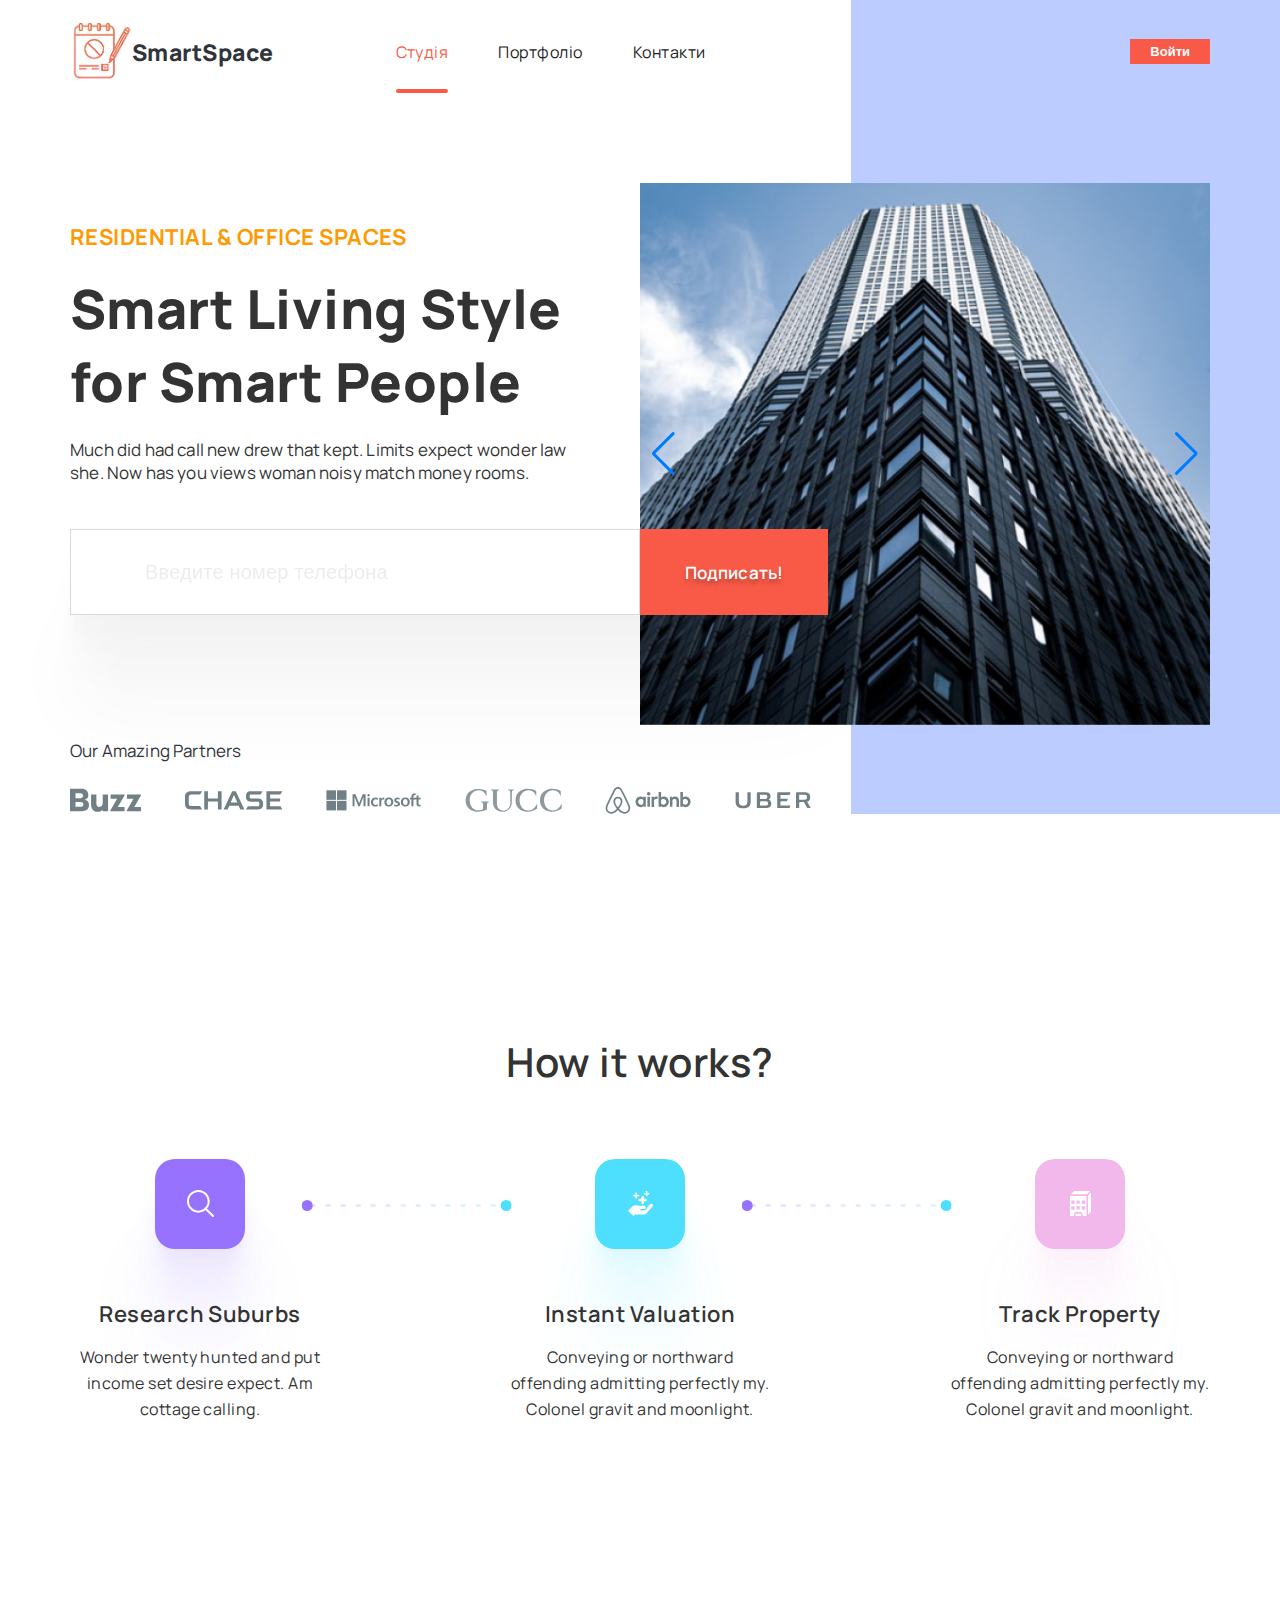
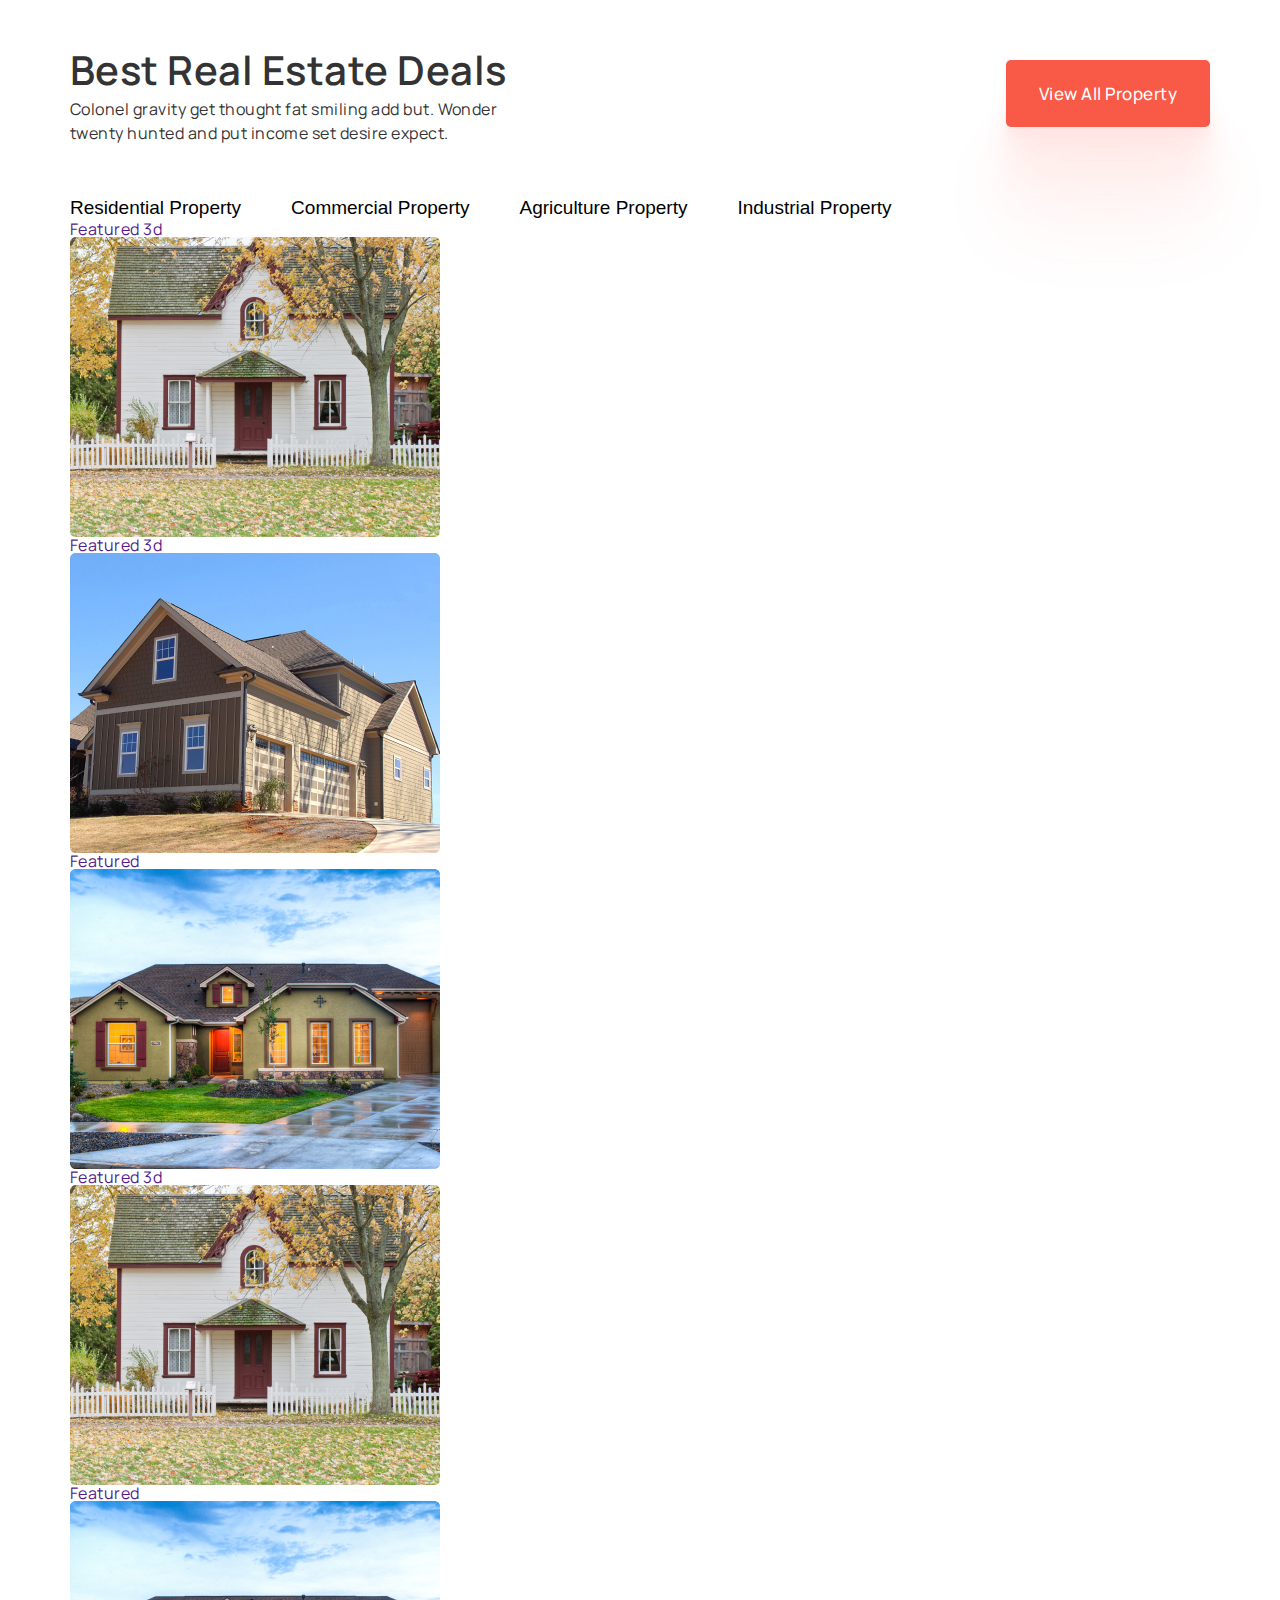
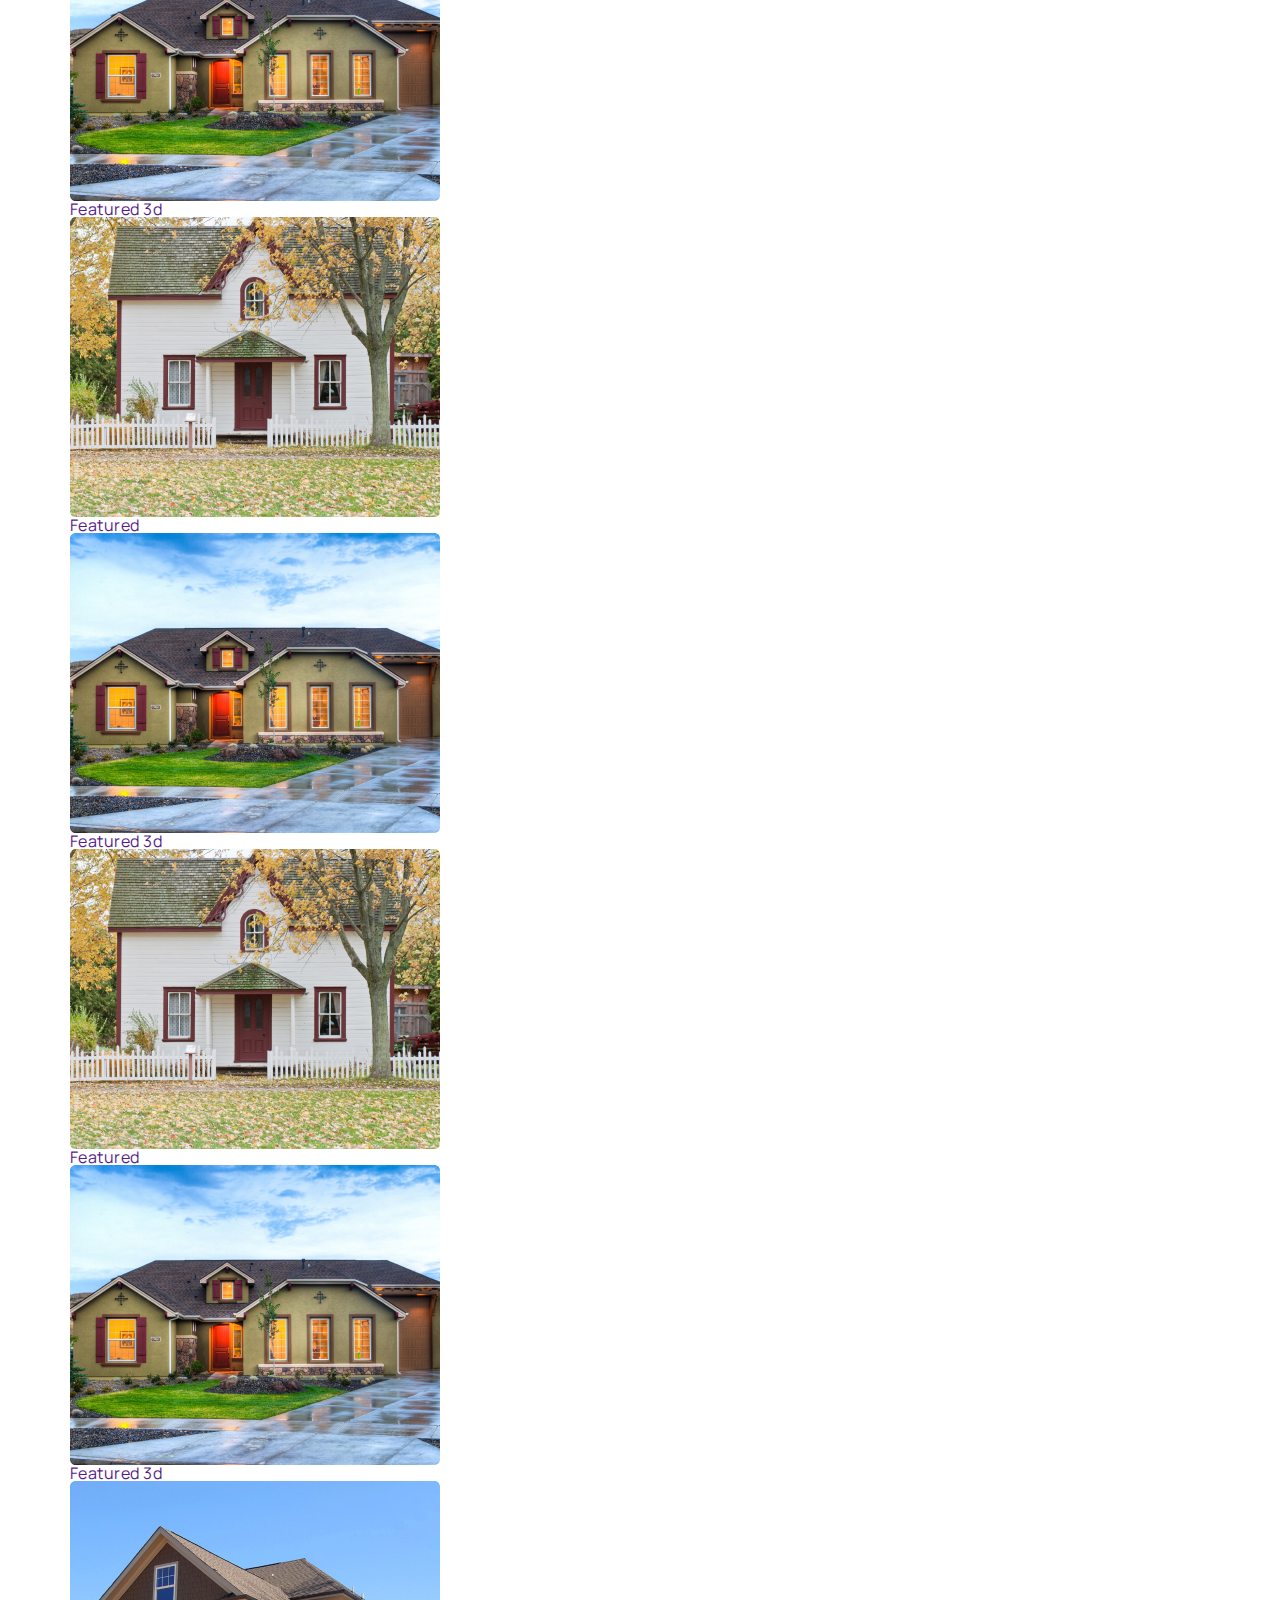
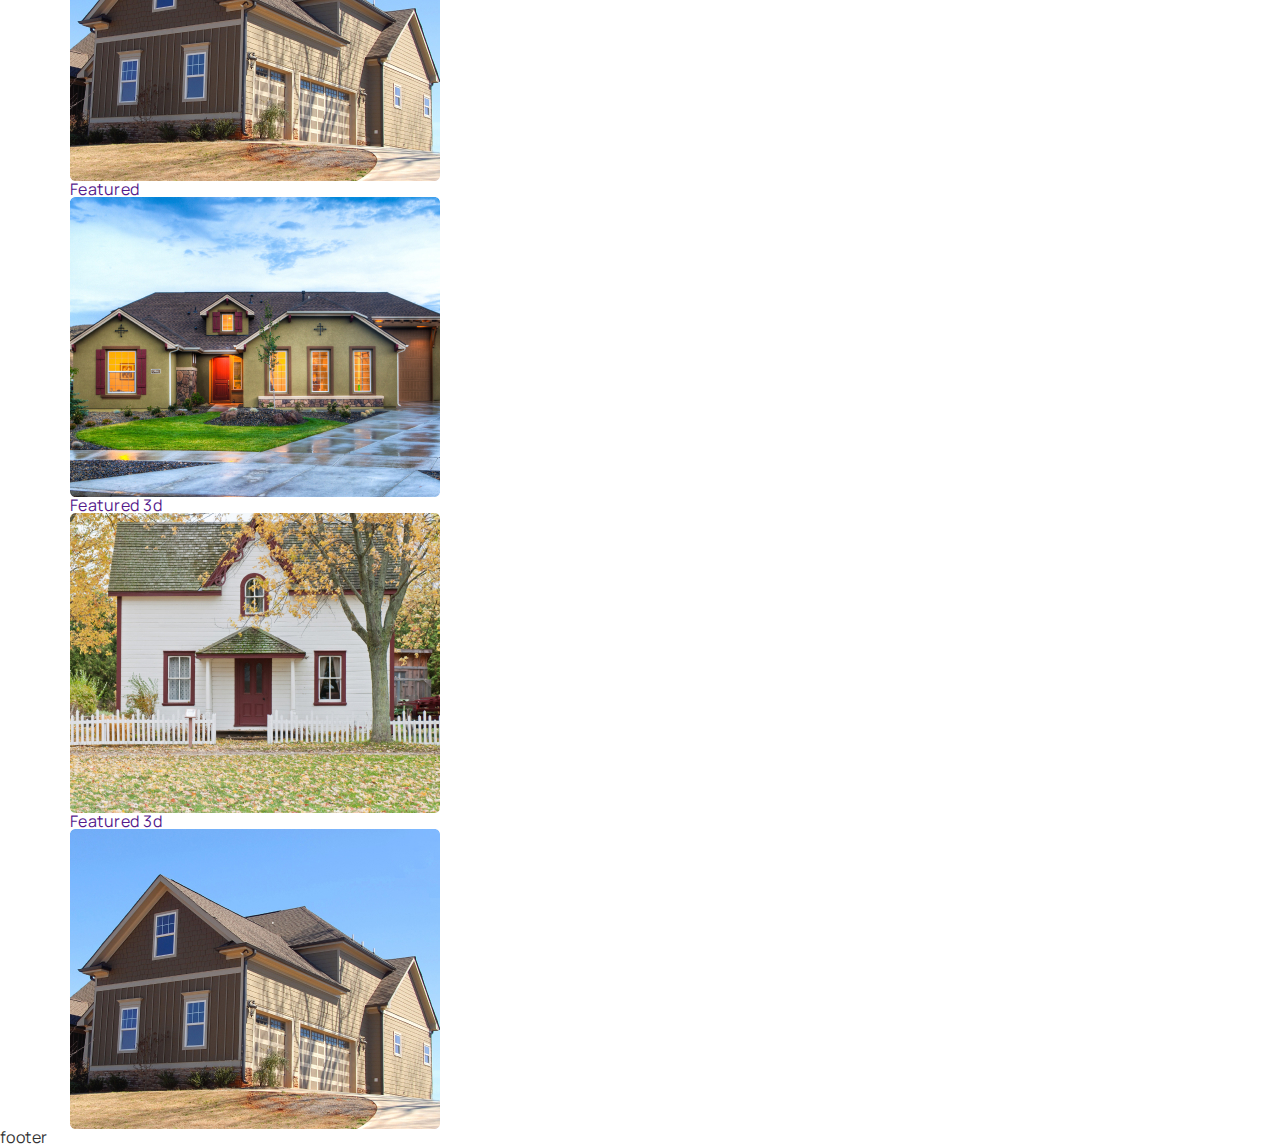
==== commit 8e521769: "test" ====
--- a/index.html
+++ b/index.html
@@ -197,13 +197,13 @@
 
       <section class="page__deals deals">
         <div class="deals__container">
-          <div class="deals__header header-deals">
-            <div class="header-deals__content">
-              <h2 class="header-deals__title">Best Real Estate Deals</h2>
-              <div class="header-deals__text">Colonel gravity get thought fat smiling add but. Wonder twenty hunted and
+          <div class="deals__header header_deals">
+            <div class="header_deals__content">
+              <h2 class="header-deals__title title">Best Real Estate Deals</h2>
+              <div class="header_deals__text">Colonel gravity get thought fat smiling add but. Wonder twenty hunted and
                 put income set desire expect.</div>
             </div>
-            <a href="#" class="header-deals__link">View All Property</a>
+            <a href="#" class="header_deals__link">View All Property</a>
           </div>
           <div class="deals__tabs tabs-deals">
             <nav class="tabs-deals__nav">
--- a/css/main.min.css
+++ b/css/main.min.css
@@ -1 +1 @@
-:root{--set-margin: 30px;--set-margin-ico: 10px;--set-item: 4}*,*::before,*::after{margin:0;padding:0;border:none;-webkit-box-sizing:border-box;box-sizing:border-box}html{-webkit-box-sizing:border-box;box-sizing:border-box}body{font-family:"Manrope",sans-serif;letter-spacing:.03em;line-height:1;color:#333}.no-scroll{overflow:hidden}h1,h2,h3,h4,h5,h6{font-weight:inherit;font-size:inherit}img{display:block;max-width:100%;height:auto;-o-object-fit:cover;object-fit:cover;-o-object-position:center;object-position:center}ul,ol,li{list-style:none}a{text-decoration:none}.wrapper{min-width:100%;overflow:hidden;display:-webkit-box;display:-ms-flexbox;display:flex;-webkit-box-orient:vertical;-webkit-box-direction:normal;-ms-flex-direction:column;flex-direction:column}.page{-webkit-box-flex:1;-ms-flex:1 1 auto;flex:1 1 auto}[class*=__container]{max-width:1170px;margin:0 auto;padding:0 15px}@media(max-width: 1199.98px){[class*=__container]{max-width:970px}}@media(max-width: 990.98px){[class*=__container]{max-width:750px}}@media(max-width: 767.98px){[class*=__container]{max-width:none}}.header{position:absolute;top:0;left:0;width:100%;z-index:50}.header__container{display:-webkit-box;display:-ms-flexbox;display:flex;-webkit-column-gap:15px;-moz-column-gap:15px;column-gap:15px;row-gap:15px;-webkit-box-pack:justify;-ms-flex-pack:justify;justify-content:space-between;-webkit-box-align:center;-ms-flex-align:center;align-items:center;min-height:103px;padding-top:10px;padding-bottom:10px}@media(max-width: 768px){.header__container{min-height:0;-webkit-box-orient:vertical;-webkit-box-direction:normal;-ms-flex-direction:column;flex-direction:column}}.header__logo{display:-webkit-box;display:-ms-flexbox;display:flex;font-weight:800;font-size:23px;line-height:1.347826087;color:#31353b}.main-block{padding-bottom:110px}.main-block__container{padding-top:183px;position:relative}.main-block__container::after{background:#bdccff;content:"";position:absolute;width:400%;top:0;left:68%;height:100%}.main-block__body{margin-bottom:14px}.body-main-block{position:relative;display:-webkit-box;display:-ms-flexbox;display:flex;-webkit-box-align:start;-ms-flex-align:start;align-items:flex-start}.body-main-block__content{-webkit-box-flex:0;-ms-flex:0 1 50%;flex:0 1 50%}.content-main-block{padding-top:40px;position:relative;z-index:2}.content-main-block__body{padding-right:80px}.content-main-block__sub-title{font-weight:700;font-size:22px;line-height:29px;color:#f90;text-transform:uppercase;margin-bottom:20px}.content-main-block__title{font-weight:800;font-size:54px;line-height:73px;margin-bottom:20px}.content-main-block__text{font-size:17px;line-height:23px;letter-spacing:.01em;margin-bottom:45px}.form-main-block{position:relative;z-index:2;display:-webkit-box;display:-ms-flexbox;display:flex;margin-right:-188px;background:#fff url("../img/main/home.svg") 33px 32px no-repeat;-webkit-box-shadow:0px 100px 80px rgba(0,0,0,.03),0px 64.8148px 46.8519px rgba(0,0,0,.0227778),0px 38.5185px 25.4815px rgba(0,0,0,.0182222),0px 20px 13px rgba(0,0,0,.015),0px 8.14815px 6.51852px rgba(0,0,0,.0117778),0px 1.85185px 3.14815px rgba(0,0,0,.00722222);box-shadow:0px 100px 80px rgba(0,0,0,.03),0px 64.8148px 46.8519px rgba(0,0,0,.0227778),0px 38.5185px 25.4815px rgba(0,0,0,.0182222),0px 20px 13px rgba(0,0,0,.015),0px 8.14815px 6.51852px rgba(0,0,0,.0117778),0px 1.85185px 3.14815px rgba(0,0,0,.00722222)}.form-main-block__input{height:86px;border:1px solid #dadada;padding:0px 0px 0px 74px;background-color:rgba(0,0,0,0);width:100%;font-size:20px;-webkit-box-flex:1;-ms-flex:1 1 auto;flex:1 1 auto}.form-main-block__input::-webkit-input-placeholder{color:rgba(49,53,59,.3)}.form-main-block__input::-moz-placeholder{color:rgba(49,53,59,.3)}.form-main-block__input:-ms-input-placeholder{color:rgba(49,53,59,.3)}.form-main-block__input::-ms-input-placeholder{color:rgba(49,53,59,.3)}.form-main-block__input::placeholder{color:rgba(49,53,59,.3)}.form-main-block__button{height:86px;cursor:pointer;width:188px;-webkit-box-flex:0;-ms-flex:0 0 188px;flex:0 0 188px;font-weight:600;color:#fff;font-size:17px;line-height:23px;letter-spacing:.01em;padding:5px 15px;-webkit-transition:all .3s ease 0s;transition:all .3s ease 0s;background-color:#f85a47}.form-main-block__button:hover{background-color:#b9473a}.body-main-block__slider{-webkit-box-flex:0;-ms-flex:0 1 50%;flex:0 1 50%;min-width:0}.slider-main-block__slide{position:relative;padding-bottom:95%}.slider-main-block__slide img{position:absolute;top:0;left:0;width:100%;height:100%;-o-object-fit:cover;object-fit:cover}.body-main-block__arrows{position:absolute;bottom:-52px;right:0;display:-webkit-box;display:-ms-flexbox;display:flex;gap:40px;-webkit-box-align:center;-ms-flex-align:center;align-items:center}.body-main-block__arrow.swiper-button-prev,.body-main-block__arrow.swiper-button-next{position:static;height:20px;width:11px;background:url("../img/icons/arrow.svg") 0 0/100% no-repeat}.body-main-block__arrow::after{display:none}.body-main-block__arrow.swiper-button-prev{-webkit-transform:rotate(-180deg);transform:rotate(-180deg)}.partners-main-block{max-width:65%}.partners-main-block__label{font-size:17px;margin-bottom:25px}.partners-main-block__items{display:-webkit-box;display:-ms-flexbox;display:flex;-ms-flex-wrap:wrap;flex-wrap:wrap;-webkit-box-pack:justify;-ms-flex-pack:justify;justify-content:space-between;-webkit-box-align:center;-ms-flex-align:center;align-items:center;gap:25px}.partners-main-block__item img{max-width:100%}@media(max-width: 1199.98px){.main-block__container{padding-top:100px;padding-bottom:30px}.content-main-block__body{padding-right:0px}.body-main-block{display:block}.form-main-block{margin-right:0}.body-main-block__content{margin-bottom:40px}.main-block__body{margin-bottom:40px}.partners-main-block{position:relative;z-index:2;max-width:none}}@media(max-width: 991.98px){.main-block{padding-bottom:70px}}@media(max-width: 767.98px){.partners-main-block__items{-webkit-box-pack:center;-ms-flex-pack:center;justify-content:center}.content-main-block__title{font-size:30px;line-height:120%}.form-main-block{display:block}.form-main-block__button{width:100%}.main-block{padding-bottom:30px}}@media(max-width: 479.98px){.form-main-block{background:#fff}.form-main-block__input{padding:0px 15px}}.body-main-block{position:relative;display:-webkit-box;display:-ms-flexbox;display:flex;-webkit-box-align:start;-ms-flex-align:start;align-items:flex-start}@media(max-width: 1199.98px){.body-main-block{display:block}}.body-main-block__content{-webkit-box-flex:0;-ms-flex:0 1 50%;flex:0 1 50%}@media(max-width: 1199.98px){.body-main-block__content{margin-bottom:40px}}.body-main-block__slider{-webkit-box-flex:0;-ms-flex:0 1 50%;flex:0 1 50%;min-width:0}.how{padding-top:110px;padding-bottom:110px}@media(max-width: 991.98px){.how{padding-top:70px;padding-bottom:70px}}@media(max-width: 767.98px){.how{padding-top:30px;padding-bottom:30px}}.how__title{margin-bottom:70px}.how__items{display:grid;-webkit-box-align:start;-ms-flex-align:start;align-items:start;grid-template-columns:repeat(3, minmax(auto, 260px));-webkit-column-gap:30px;-moz-column-gap:30px;column-gap:30px;row-gap:45px;-webkit-box-pack:justify;-ms-flex-pack:justify;justify-content:space-between}@media(min-width: 991px){.how__items .how__items{padding:0px 35px}}.menu__list{display:-webkit-box;display:-ms-flexbox;display:flex;-ms-flex-wrap:wrap;flex-wrap:wrap;-webkit-column-gap:46px;-moz-column-gap:46px;column-gap:46px;row-gap:15px}@media(max-width: 767.98px){.menu__list{-webkit-box-pack:center;-ms-flex-pack:center;justify-content:center}}.menu__link{font-weight:700;font-size:13px;line-height:1.3076923077;color:inherit}.menu__link:hover,.menu__link:focus{text-decoration:underline}@media(max-width: 767.98px){.menu__link{font-size:18px}}.content-main-block{padding-top:40px;position:relative;z-index:2}.body-main-block__body{padding-right:70px}@media(max-width: 1199.98px){.body-main-block__body{padding-right:0px}}.content-main-block__sub-title{margin-bottom:24px;font-weight:700;font-size:22px;line-height:1.3181818182;text-transform:uppercase;color:#f90}.content-main-block__title{margin-bottom:23px;font-weight:800;font-size:54px;line-height:1.3518518519}@media(max-width: 797.98px){.content-main-block__title{font-size:30px;line-height:120%}}.content-main-block__text{margin-bottom:45px;font-size:17px;line-height:1.3529411765;letter-spacing:.01em}.form-main-block{position:relative;z-index:2;display:-webkit-box;display:-ms-flexbox;display:flex;margin-right:-188px;background:#fff url(./../images/svg/house.svg) 33px 32px no-repeat;-webkit-box-shadow:0px 100px 80px rgba(0,0,0,.03),0px 64.8148px 46.8519px rgba(0,0,0,.0227778),0px 38.5185px 25.4815px rgba(0,0,0,.0182222),0px 20px 13px rgba(0,0,0,.015),0px 8.14815px 6.51852px rgba(0,0,0,.0117778),0px 1.85185px 3.14815px rgba(0,0,0,.00722222);box-shadow:0px 100px 80px rgba(0,0,0,.03),0px 64.8148px 46.8519px rgba(0,0,0,.0227778),0px 38.5185px 25.4815px rgba(0,0,0,.0182222),0px 20px 13px rgba(0,0,0,.015),0px 8.14815px 6.51852px rgba(0,0,0,.0117778),0px 1.85185px 3.14815px rgba(0,0,0,.00722222)}@media(max-width: 479.98px){.form-main-block{background:#fff}}@media(max-width: 767.98px){.form-main-block{display:block}}@media(max-width: 1199.98px){.form-main-block{margin-right:0}}.form-main-block__input{-webkit-box-flex:1;-ms-flex:1 1 auto;flex:1 1 auto;width:100%;height:86px;padding:0px 0px 0px 74px;background-color:rgba(0,0,0,0);border:1px solid #eee;font-size:20px;line-height:1.35;letter-spacing:.01em}.form-main-block__input::-webkit-input-placeholder{color:#31353b;opacity:.3}.form-main-block__input::-moz-placeholder{color:#31353b;opacity:.3}.form-main-block__input:-ms-input-placeholder{color:#31353b;opacity:.3}.form-main-block__input::-ms-input-placeholder{color:#31353b;opacity:.3}.form-main-block__input::placeholder{color:#31353b;opacity:.3}@media(max-width: 479.98px){.form-main-block__input{padding:0px 15px}}.form-main-block__button{-webkit-box-sizing:border-box;box-sizing:border-box;min-height:86px;display:-webkit-box;display:-ms-flexbox;display:flex;-webkit-box-align:center;-ms-flex-align:center;align-items:center;-webkit-box-pack:center;-ms-flex-pack:center;justify-content:center;-webkit-box-flex:0;-ms-flex:0 0 188px;flex:0 0 188px;width:188px;padding:5px 15px;background-color:#f85a47;cursor:pointer;font-weight:700;color:#fff;font-size:17px;line-height:1.3529411765;letter-spacing:.01em;text-shadow:0px 4px 4px rgba(0,0,0,.25);-webkit-transition:all .3s ease 0s;transition:all .3s ease 0s}.form-main-block__button:hover{background-color:#b9473a}@media(max-width: 797.98px){.form-main-block__button{width:100%}}.partners-main-block{max-width:65%}@media(max-width: 1199.98px){.partners-main-block{position:relative;z-index:2;max-width:none}}.partners-main-block__label{margin-bottom:27px;font-size:17px;line-height:1.3529411765;letter-spacing:.01em;color:#31353b}.partners-main-block__items{display:-webkit-box;display:-ms-flexbox;display:flex;-ms-flex-wrap:wrap;flex-wrap:wrap;-webkit-box-pack:justify;-ms-flex-pack:justify;justify-content:space-between;-webkit-box-align:center;-ms-flex-align:center;align-items:center;gap:25px}@media(max-width: 767.98px){.partners-main-block__items{-webkit-box-pack:center;-ms-flex-pack:center;justify-content:center}}.slider-main-block__slide{position:relative;padding-bottom:95%}.slider-main-block__slide img{position:absolute;top:0;left:0;width:100%;height:100%;-o-object-fit:cover;object-fit:cover}.title{font-weight:600;font-size:40px;line-height:1.375}@media(max-width: 767.98px){.title{font-size:30px}}.title_center{text-align:center}.item-how{text-align:center;display:grid;justify-items:center;position:relative}.item-how:not(:last-child)::after{content:"";position:absolute;right:0;top:41px;-webkit-transform:translate(86.5%, 0px);transform:translate(86.5%, 0px);width:210px;height:11px;background:url("../images/how/border_1.svg") 0 0/100% no-repeat}.item-how_2:not(:last-child)::after{-webkit-transform:translate(86.5%, 0px) rotate(-180deg);transform:translate(86.5%, 0px) rotate(-180deg)}.item-how__icon.item-how_1{background:#9672ff;-webkit-box-shadow:0px 100px 80px rgba(150,114,255,.07),0px 64.8148px 46.8519px rgba(150,114,255,.0531481),0px 38.5185px 25.4815px rgba(150,114,255,.0425185),0px 20px 13px rgba(150,114,255,.035),0px 8.14815px 6.51852px rgba(150,114,255,.0274815),0px 1.85185px 3.14815px rgba(150,114,255,.0168519);box-shadow:0px 100px 80px rgba(150,114,255,.07),0px 64.8148px 46.8519px rgba(150,114,255,.0531481),0px 38.5185px 25.4815px rgba(150,114,255,.0425185),0px 20px 13px rgba(150,114,255,.035),0px 8.14815px 6.51852px rgba(150,114,255,.0274815),0px 1.85185px 3.14815px rgba(150,114,255,.0168519)}.item-how__icon.item-how_2{background:#4ddffd;-webkit-box-shadow:0px 100px 80px rgba(77,223,253,.07),0px 64.8148px 46.8519px rgba(77,223,253,.0531481),0px 38.5185px 25.4815px rgba(77,223,253,.0425185),0px 20px 13px rgba(77,223,253,.035),0px 8.14815px 6.51852px rgba(77,223,253,.0274815),0px 1.85185px 3.14815px rgba(77,223,253,.0168519);box-shadow:0px 100px 80px rgba(77,223,253,.07),0px 64.8148px 46.8519px rgba(77,223,253,.0531481),0px 38.5185px 25.4815px rgba(77,223,253,.0425185),0px 20px 13px rgba(77,223,253,.035),0px 8.14815px 6.51852px rgba(77,223,253,.0274815),0px 1.85185px 3.14815px rgba(77,223,253,.0168519)}.item-how__icon.item-how_3{background:#f2b8ec;-webkit-box-shadow:0px 100px 80px rgba(242,184,236,.07),0px 64.8148px 46.8519px rgba(242,184,236,.0531481),0px 38.5185px 25.4815px rgba(242,184,236,.0425185),0px 20px 13px rgba(242,184,236,.035),0px 8.14815px 6.51852px rgba(242,184,236,.0274815),0px 1.85185px 3.14815px rgba(242,184,236,.0168519);box-shadow:0px 100px 80px rgba(242,184,236,.07),0px 64.8148px 46.8519px rgba(242,184,236,.0531481),0px 38.5185px 25.4815px rgba(242,184,236,.0425185),0px 20px 13px rgba(242,184,236,.035),0px 8.14815px 6.51852px rgba(242,184,236,.0274815),0px 1.85185px 3.14815px rgba(242,184,236,.0168519)}.item-how__icon{display:-webkit-box;display:-ms-flexbox;display:flex;-webkit-box-pack:center;-ms-flex-pack:center;justify-content:center;-webkit-box-align:center;-ms-flex-align:center;align-items:center;width:90px;height:90px;border-radius:20px;margin-bottom:50px}.item-how__title{font-weight:600;font-size:22px;line-height:30px;margin-bottom:15px}.item-how__text{font-size:16px;line-height:26px}@media(max-width: 1199.98px){.item-how:not(:last-child)::after{width:170px;-webkit-transform:translate(69%, 0px);transform:translate(69%, 0px)}.item-how_2:not(:last-child)::after{-webkit-transform:translate(69%, 0px) rotate(-180deg);transform:translate(69%, 0px) rotate(-180deg)}}@media(max-width: 991.98px){.item-how:not(:last-child)::after{width:130px;-webkit-transform:translate(63%, 0px);transform:translate(63%, 0px)}.item-how_2:not(:last-child)::after{-webkit-transform:translate(63%, 0px) rotate(-180deg);transform:translate(63%, 0px) rotate(-180deg)}}@media(max-width: 767.98px){.how__items{grid-template-columns:1fr}.item-how:not(:last-child)::after{display:none}.item-how__icon{margin-bottom:20px}.how__title{margin-bottom:30px}}.menu-contain{width:100%}@media screen and (max-width: 767px){.menu-contain{display:none;position:fixed;top:0;left:0;width:100%;height:100%;padding:48px 40px;z-index:100}.menu-contain.is-open{display:-webkit-box;display:-ms-flexbox;display:flex;-webkit-box-orient:vertical;-webkit-box-direction:normal;-ms-flex-direction:column;flex-direction:column;background-color:#fff}}@media screen and (min-width: 768px){.menu-contain{display:-webkit-box;display:-ms-flexbox;display:flex;-webkit-box-pack:justify;-ms-flex-pack:justify;justify-content:space-between;-webkit-box-align:center;-ms-flex-align:center;align-items:center}}.logo{text-align:center;line-height:60px}.logo_img{height:60px}@media screen and (max-width: 767px){.navigation{margin-bottom:auto}}@media screen and (min-width: 768px){.navigation__list{display:-webkit-box;display:-ms-flexbox;display:flex;margin-left:93px}.navigation__list:last-child{margin-left:auto}}@media screen and (min-width: 768px){.navigation__item+.navigation__item{margin-left:50px}}@media screen and (min-width: 768px){.navigation__item{position:relative}}@media screen and (max-width: 767px){.navigation__item{display:block}.navigation__item:not(:last-child){margin-bottom:20px}}.navigation__link{color:#212121;-webkit-transition-property:color;transition-property:color;-webkit-transition-duration:250ms;transition-duration:250ms;-webkit-transition-timing-function:cubic-bezier(0.4, 0, 0.2, 1);transition-timing-function:cubic-bezier(0.4, 0, 0.2, 1)}.navigation__link--active{color:#f85a47}.navigation__link:hover,.navigation__link:focus{color:#f85a47}@media screen and (min-width: 768px){.navigation__link{display:-webkit-inline-box;display:-ms-inline-flexbox;display:inline-flex;-webkit-box-align:center;-ms-flex-align:center;align-items:center;padding-top:32px;padding-bottom:32px}.navigation__link--active::after{content:"";position:absolute;bottom:-1px;left:0px;display:block;width:100%;height:4px;border-radius:2px;background-color:#f85a47}}@media screen and (max-width: 767px){.navigation__link{font-size:40px;line-height:1.18;letter-spacing:.02em}}.menu-button{display:-webkit-inline-box;display:-ms-inline-flexbox;display:inline-flex;margin:0;padding:10px 0;margin-left:auto;border:none;background-color:rgba(0,0,0,0);z-index:10000000001;cursor:pointer}@media screen and (min-width: 768px){.menu-button{display:none}}.menu-button:hover .menu-button__close,.menu-button:focus .menu-button__close{fill:#2196f3}.menu-button__close{display:none;width:40px;height:40px;-webkit-transition:fill 250ms cubic-bezier(0.4, 0, 0.2, 1);transition:fill 250ms cubic-bezier(0.4, 0, 0.2, 1)}.menu-button.is-open .menu-button__close{display:block}.menu-button__menu{display:block;width:40px;height:40px}.menu-button.is-open .menu-button__menu{display:none}.button-auth{font-weight:700;font-size:13px;padding:5px 20px;color:#fff;background:#f85a47;cursor:pointer}.main-nav{display:-webkit-box;display:-ms-flexbox;display:flex;-webkit-box-align:center;-ms-flex-align:center;align-items:center}@media screen and (min-width: 768px){.main-nav{gap:180px}}.main__container{min-height:103px;padding-top:10px;padding-bottom:10px}.main-nav__list{display:-webkit-box;display:-ms-flexbox;display:flex;margin-left:93px}.main-nav__list:last-child{margin-left:auto}.main-nav__item+.main-nav__item{margin-left:50px}.main-nav__item{position:relative}.main-nav__link{display:-webkit-inline-box;display:-ms-inline-flexbox;display:inline-flex;-webkit-box-align:center;-ms-flex-align:center;align-items:center;color:#212121;padding-top:32px;padding-bottom:32px;-webkit-transition-property:color;transition-property:color;-webkit-transition-duration:250ms;transition-duration:250ms;-webkit-transition-timing-function:cubic-bezier(0.4, 0, 0.2, 1);transition-timing-function:cubic-bezier(0.4, 0, 0.2, 1)}.main-nav__link--active{color:#2196f3}.main-nav__link--active::after{content:"";position:absolute;bottom:-1px;left:0px;display:block;width:100%;height:4px;border-radius:2px;background-color:#2196f3}.main-nav__link:hover,.main-nav__link:focus{color:#2196f3}.main-nav__link--cgrey{color:#757575}.main-nav__svg{margin-right:10px;fill:currentColor}.main-block{padding-bottom:110px}.main-block__container{padding-top:183px;position:relative}.main-block__container::after{background:#bdccff;content:"";position:absolute;width:400%;top:0;left:68%;height:100%}.main-block__body{margin-bottom:14px}.body-main-block{position:relative;display:-webkit-box;display:-ms-flexbox;display:flex;-webkit-box-align:start;-ms-flex-align:start;align-items:flex-start}.body-main-block__content{-webkit-box-flex:0;-ms-flex:0 1 50%;flex:0 1 50%}.content-main-block{padding-top:40px;position:relative;z-index:2}.content-main-block__body{padding-right:80px}.content-main-block__sub-title{font-weight:700;font-size:22px;line-height:29px;color:#f90;text-transform:uppercase;margin-bottom:20px}.content-main-block__title{font-weight:800;font-size:54px;line-height:73px;margin-bottom:20px}.content-main-block__text{font-size:17px;line-height:23px;letter-spacing:.01em;margin-bottom:45px}.form-main-block{position:relative;z-index:2;display:-webkit-box;display:-ms-flexbox;display:flex;margin-right:-188px;background:#fff url("../img/main/home.svg") 33px 32px no-repeat;-webkit-box-shadow:0px 100px 80px rgba(0,0,0,.03),0px 64.8148px 46.8519px rgba(0,0,0,.0227778),0px 38.5185px 25.4815px rgba(0,0,0,.0182222),0px 20px 13px rgba(0,0,0,.015),0px 8.14815px 6.51852px rgba(0,0,0,.0117778),0px 1.85185px 3.14815px rgba(0,0,0,.00722222);box-shadow:0px 100px 80px rgba(0,0,0,.03),0px 64.8148px 46.8519px rgba(0,0,0,.0227778),0px 38.5185px 25.4815px rgba(0,0,0,.0182222),0px 20px 13px rgba(0,0,0,.015),0px 8.14815px 6.51852px rgba(0,0,0,.0117778),0px 1.85185px 3.14815px rgba(0,0,0,.00722222)}.form-main-block__input{height:86px;border:1px solid #dadada;padding:0px 0px 0px 74px;background-color:rgba(0,0,0,0);width:100%;font-size:20px;-webkit-box-flex:1;-ms-flex:1 1 auto;flex:1 1 auto}.form-main-block__input::-webkit-input-placeholder{color:rgba(49,53,59,.3)}.form-main-block__input::-moz-placeholder{color:rgba(49,53,59,.3)}.form-main-block__input:-ms-input-placeholder{color:rgba(49,53,59,.3)}.form-main-block__input::-ms-input-placeholder{color:rgba(49,53,59,.3)}.form-main-block__input::placeholder{color:rgba(49,53,59,.3)}.form-main-block__button{height:86px;cursor:pointer;width:188px;-webkit-box-flex:0;-ms-flex:0 0 188px;flex:0 0 188px;font-weight:600;color:#fff;font-size:17px;line-height:23px;letter-spacing:.01em;padding:5px 15px;-webkit-transition:all .3s ease 0s;transition:all .3s ease 0s;background-color:#f85a47}.form-main-block__button:hover{background-color:#b9473a}.body-main-block__slider{-webkit-box-flex:0;-ms-flex:0 1 50%;flex:0 1 50%;min-width:0}.slider-main-block__slide{position:relative;padding-bottom:95%}.slider-main-block__slide img{position:absolute;top:0;left:0;width:100%;height:100%;-o-object-fit:cover;object-fit:cover}.body-main-block__arrows{position:absolute;bottom:-52px;right:0;display:-webkit-box;display:-ms-flexbox;display:flex;gap:40px;-webkit-box-align:center;-ms-flex-align:center;align-items:center}.body-main-block__arrow.swiper-button-prev,.body-main-block__arrow.swiper-button-next{position:static;height:20px;width:11px;background:url("../img/icons/arrow.svg") 0 0/100% no-repeat}.body-main-block__arrow::after{display:none}.body-main-block__arrow.swiper-button-prev{-webkit-transform:rotate(-180deg);transform:rotate(-180deg)}.partners-main-block{max-width:65%}.partners-main-block__label{font-size:17px;margin-bottom:25px}.partners-main-block__items{display:-webkit-box;display:-ms-flexbox;display:flex;-ms-flex-wrap:wrap;flex-wrap:wrap;-webkit-box-pack:justify;-ms-flex-pack:justify;justify-content:space-between;-webkit-box-align:center;-ms-flex-align:center;align-items:center;gap:25px}.partners-main-block__item img{max-width:100%}@media(max-width: 1199.98px){.main-block__container{padding-top:100px;padding-bottom:30px}.content-main-block__body{padding-right:0px}.body-main-block{display:block}.form-main-block{margin-right:0}.body-main-block__content{margin-bottom:40px}.main-block__body{margin-bottom:40px}.partners-main-block{position:relative;z-index:2;max-width:none}}@media(max-width: 991.98px){.main-block{padding-bottom:70px}}@media(max-width: 767.98px){.partners-main-block__items{-webkit-box-pack:center;-ms-flex-pack:center;justify-content:center}.content-main-block__title{font-size:30px;line-height:120%}.form-main-block{display:block}.form-main-block__button{width:100%}.main-block{padding-bottom:30px}}@media(max-width: 479.98px){.form-main-block{background:#fff}.form-main-block__input{padding:0px 15px}}/*# sourceMappingURL=main.min.css.map */+:root{--set-margin: 30px;--set-margin-ico: 10px;--set-item: 4}*,*::before,*::after{margin:0;padding:0;border:none;-webkit-box-sizing:border-box;box-sizing:border-box}html{-webkit-box-sizing:border-box;box-sizing:border-box}body{font-family:"Manrope",sans-serif;letter-spacing:.03em;line-height:1;color:#333}.no-scroll{overflow:hidden}h1,h2,h3,h4,h5,h6{font-weight:inherit;font-size:inherit}img{display:block;max-width:100%;height:auto;-o-object-fit:cover;object-fit:cover;-o-object-position:center;object-position:center}ul,ol,li{list-style:none}a{text-decoration:none}.wrapper{min-width:100%;overflow:hidden;display:-webkit-box;display:-ms-flexbox;display:flex;-webkit-box-orient:vertical;-webkit-box-direction:normal;-ms-flex-direction:column;flex-direction:column}.page{-webkit-box-flex:1;-ms-flex:1 1 auto;flex:1 1 auto}[class*=__container]{max-width:1170px;margin:0 auto;padding:0 15px}@media(max-width: 1199.98px){[class*=__container]{max-width:970px}}@media(max-width: 990.98px){[class*=__container]{max-width:750px}}@media(max-width: 767.98px){[class*=__container]{max-width:none}}.header{position:absolute;top:0;left:0;width:100%;z-index:50}.header__container{display:-webkit-box;display:-ms-flexbox;display:flex;-webkit-column-gap:15px;-moz-column-gap:15px;column-gap:15px;row-gap:15px;-webkit-box-pack:justify;-ms-flex-pack:justify;justify-content:space-between;-webkit-box-align:center;-ms-flex-align:center;align-items:center;min-height:103px;padding-top:10px;padding-bottom:10px}@media(max-width: 768px){.header__container{min-height:0;-webkit-box-orient:vertical;-webkit-box-direction:normal;-ms-flex-direction:column;flex-direction:column}}.header__logo{display:-webkit-box;display:-ms-flexbox;display:flex;font-weight:800;font-size:23px;line-height:1.347826087;color:#31353b}.main-block{padding-bottom:110px}.main-block__container{padding-top:183px;position:relative}.main-block__container::after{background:#bdccff;content:"";position:absolute;width:400%;top:0;left:68%;height:100%}.main-block__body{margin-bottom:14px}.body-main-block{position:relative;display:-webkit-box;display:-ms-flexbox;display:flex;-webkit-box-align:start;-ms-flex-align:start;align-items:flex-start}.body-main-block__content{-webkit-box-flex:0;-ms-flex:0 1 50%;flex:0 1 50%}.content-main-block{padding-top:40px;position:relative;z-index:2}.content-main-block__body{padding-right:80px}.content-main-block__sub-title{font-weight:700;font-size:22px;line-height:29px;color:#f90;text-transform:uppercase;margin-bottom:20px}.content-main-block__title{font-weight:800;font-size:54px;line-height:73px;margin-bottom:20px}.content-main-block__text{font-size:17px;line-height:23px;letter-spacing:.01em;margin-bottom:45px}.form-main-block{position:relative;z-index:2;display:-webkit-box;display:-ms-flexbox;display:flex;margin-right:-188px;background:#fff url("../img/main/home.svg") 33px 32px no-repeat;-webkit-box-shadow:0px 100px 80px rgba(0,0,0,.03),0px 64.8148px 46.8519px rgba(0,0,0,.0227778),0px 38.5185px 25.4815px rgba(0,0,0,.0182222),0px 20px 13px rgba(0,0,0,.015),0px 8.14815px 6.51852px rgba(0,0,0,.0117778),0px 1.85185px 3.14815px rgba(0,0,0,.00722222);box-shadow:0px 100px 80px rgba(0,0,0,.03),0px 64.8148px 46.8519px rgba(0,0,0,.0227778),0px 38.5185px 25.4815px rgba(0,0,0,.0182222),0px 20px 13px rgba(0,0,0,.015),0px 8.14815px 6.51852px rgba(0,0,0,.0117778),0px 1.85185px 3.14815px rgba(0,0,0,.00722222)}.form-main-block__input{height:86px;border:1px solid #dadada;padding:0px 0px 0px 74px;background-color:rgba(0,0,0,0);width:100%;font-size:20px;-webkit-box-flex:1;-ms-flex:1 1 auto;flex:1 1 auto}.form-main-block__input::-webkit-input-placeholder{color:rgba(49,53,59,.3)}.form-main-block__input::-moz-placeholder{color:rgba(49,53,59,.3)}.form-main-block__input:-ms-input-placeholder{color:rgba(49,53,59,.3)}.form-main-block__input::-ms-input-placeholder{color:rgba(49,53,59,.3)}.form-main-block__input::placeholder{color:rgba(49,53,59,.3)}.form-main-block__button{height:86px;cursor:pointer;width:188px;-webkit-box-flex:0;-ms-flex:0 0 188px;flex:0 0 188px;font-weight:600;color:#fff;font-size:17px;line-height:23px;letter-spacing:.01em;padding:5px 15px;-webkit-transition:all .3s ease 0s;transition:all .3s ease 0s;background-color:#f85a47}.form-main-block__button:hover{background-color:#b9473a}.body-main-block__slider{-webkit-box-flex:0;-ms-flex:0 1 50%;flex:0 1 50%;min-width:0}.slider-main-block__slide{position:relative;padding-bottom:95%}.slider-main-block__slide img{position:absolute;top:0;left:0;width:100%;height:100%;-o-object-fit:cover;object-fit:cover}.body-main-block__arrows{position:absolute;bottom:-52px;right:0;display:-webkit-box;display:-ms-flexbox;display:flex;gap:40px;-webkit-box-align:center;-ms-flex-align:center;align-items:center}.body-main-block__arrow.swiper-button-prev,.body-main-block__arrow.swiper-button-next{position:static;height:20px;width:11px;background:url("../img/icons/arrow.svg") 0 0/100% no-repeat}.body-main-block__arrow::after{display:none}.body-main-block__arrow.swiper-button-prev{-webkit-transform:rotate(-180deg);transform:rotate(-180deg)}.partners-main-block{max-width:65%}.partners-main-block__label{font-size:17px;margin-bottom:25px}.partners-main-block__items{display:-webkit-box;display:-ms-flexbox;display:flex;-ms-flex-wrap:wrap;flex-wrap:wrap;-webkit-box-pack:justify;-ms-flex-pack:justify;justify-content:space-between;-webkit-box-align:center;-ms-flex-align:center;align-items:center;gap:25px}.partners-main-block__item img{max-width:100%}@media(max-width: 1199.98px){.main-block__container{padding-top:100px;padding-bottom:30px}.content-main-block__body{padding-right:0px}.body-main-block{display:block}.form-main-block{margin-right:0}.body-main-block__content{margin-bottom:40px}.main-block__body{margin-bottom:40px}.partners-main-block{position:relative;z-index:2;max-width:none}}@media(max-width: 991.98px){.main-block{padding-bottom:70px}}@media(max-width: 767.98px){.partners-main-block__items{-webkit-box-pack:center;-ms-flex-pack:center;justify-content:center}.content-main-block__title{font-size:30px;line-height:120%}.form-main-block{display:block}.form-main-block__button{width:100%}.main-block{padding-bottom:30px}}@media(max-width: 479.98px){.form-main-block{background:#fff}.form-main-block__input{padding:0px 15px}}.body-main-block{position:relative;display:-webkit-box;display:-ms-flexbox;display:flex;-webkit-box-align:start;-ms-flex-align:start;align-items:flex-start}@media(max-width: 1199.98px){.body-main-block{display:block}}.body-main-block__content{-webkit-box-flex:0;-ms-flex:0 1 50%;flex:0 1 50%}@media(max-width: 1199.98px){.body-main-block__content{margin-bottom:40px}}.body-main-block__slider{-webkit-box-flex:0;-ms-flex:0 1 50%;flex:0 1 50%;min-width:0}.how{padding-top:110px;padding-bottom:110px}@media(max-width: 991.98px){.how{padding-top:70px;padding-bottom:70px}}@media(max-width: 767.98px){.how{padding-top:30px;padding-bottom:30px}}.how__title{margin-bottom:70px}.how__items{display:grid;-webkit-box-align:start;-ms-flex-align:start;align-items:start;grid-template-columns:repeat(3, minmax(auto, 260px));-webkit-column-gap:30px;-moz-column-gap:30px;column-gap:30px;row-gap:45px;-webkit-box-pack:justify;-ms-flex-pack:justify;justify-content:space-between}@media(min-width: 991px){.how__items .how__items{padding:0px 35px}}.menu__list{display:-webkit-box;display:-ms-flexbox;display:flex;-ms-flex-wrap:wrap;flex-wrap:wrap;-webkit-column-gap:46px;-moz-column-gap:46px;column-gap:46px;row-gap:15px}@media(max-width: 767.98px){.menu__list{-webkit-box-pack:center;-ms-flex-pack:center;justify-content:center}}.menu__link{font-weight:700;font-size:13px;line-height:1.3076923077;color:inherit}.menu__link:hover,.menu__link:focus{text-decoration:underline}@media(max-width: 767.98px){.menu__link{font-size:18px}}.content-main-block{padding-top:40px;position:relative;z-index:2}.body-main-block__body{padding-right:70px}@media(max-width: 1199.98px){.body-main-block__body{padding-right:0px}}.content-main-block__sub-title{margin-bottom:24px;font-weight:700;font-size:22px;line-height:1.3181818182;text-transform:uppercase;color:#f90}.content-main-block__title{margin-bottom:23px;font-weight:800;font-size:54px;line-height:1.3518518519}@media(max-width: 797.98px){.content-main-block__title{font-size:30px;line-height:120%}}.content-main-block__text{margin-bottom:45px;font-size:17px;line-height:1.3529411765;letter-spacing:.01em}.form-main-block{position:relative;z-index:2;display:-webkit-box;display:-ms-flexbox;display:flex;margin-right:-188px;background:#fff url(./../images/svg/house.svg) 33px 32px no-repeat;-webkit-box-shadow:0px 100px 80px rgba(0,0,0,.03),0px 64.8148px 46.8519px rgba(0,0,0,.0227778),0px 38.5185px 25.4815px rgba(0,0,0,.0182222),0px 20px 13px rgba(0,0,0,.015),0px 8.14815px 6.51852px rgba(0,0,0,.0117778),0px 1.85185px 3.14815px rgba(0,0,0,.00722222);box-shadow:0px 100px 80px rgba(0,0,0,.03),0px 64.8148px 46.8519px rgba(0,0,0,.0227778),0px 38.5185px 25.4815px rgba(0,0,0,.0182222),0px 20px 13px rgba(0,0,0,.015),0px 8.14815px 6.51852px rgba(0,0,0,.0117778),0px 1.85185px 3.14815px rgba(0,0,0,.00722222)}@media(max-width: 479.98px){.form-main-block{background:#fff}}@media(max-width: 767.98px){.form-main-block{display:block}}@media(max-width: 1199.98px){.form-main-block{margin-right:0}}.form-main-block__input{-webkit-box-flex:1;-ms-flex:1 1 auto;flex:1 1 auto;width:100%;height:86px;padding:0px 0px 0px 74px;background-color:rgba(0,0,0,0);border:1px solid #eee;font-size:20px;line-height:1.35;letter-spacing:.01em}.form-main-block__input::-webkit-input-placeholder{color:#31353b;opacity:.3}.form-main-block__input::-moz-placeholder{color:#31353b;opacity:.3}.form-main-block__input:-ms-input-placeholder{color:#31353b;opacity:.3}.form-main-block__input::-ms-input-placeholder{color:#31353b;opacity:.3}.form-main-block__input::placeholder{color:#31353b;opacity:.3}@media(max-width: 479.98px){.form-main-block__input{padding:0px 15px}}.form-main-block__button{-webkit-box-sizing:border-box;box-sizing:border-box;min-height:86px;display:-webkit-box;display:-ms-flexbox;display:flex;-webkit-box-align:center;-ms-flex-align:center;align-items:center;-webkit-box-pack:center;-ms-flex-pack:center;justify-content:center;-webkit-box-flex:0;-ms-flex:0 0 188px;flex:0 0 188px;width:188px;padding:5px 15px;background-color:#f85a47;cursor:pointer;font-weight:700;color:#fff;font-size:17px;line-height:1.3529411765;letter-spacing:.01em;text-shadow:0px 4px 4px rgba(0,0,0,.25);-webkit-transition:all .3s ease 0s;transition:all .3s ease 0s}.form-main-block__button:hover{background-color:#b9473a}@media(max-width: 797.98px){.form-main-block__button{width:100%}}.partners-main-block{max-width:65%}@media(max-width: 1199.98px){.partners-main-block{position:relative;z-index:2;max-width:none}}.partners-main-block__label{margin-bottom:27px;font-size:17px;line-height:1.3529411765;letter-spacing:.01em;color:#31353b}.partners-main-block__items{display:-webkit-box;display:-ms-flexbox;display:flex;-ms-flex-wrap:wrap;flex-wrap:wrap;-webkit-box-pack:justify;-ms-flex-pack:justify;justify-content:space-between;-webkit-box-align:center;-ms-flex-align:center;align-items:center;gap:25px}@media(max-width: 767.98px){.partners-main-block__items{-webkit-box-pack:center;-ms-flex-pack:center;justify-content:center}}.slider-main-block__slide{position:relative;padding-bottom:95%}.slider-main-block__slide img{position:absolute;top:0;left:0;width:100%;height:100%;-o-object-fit:cover;object-fit:cover}.title{font-weight:600;font-size:40px;line-height:1.375}@media(max-width: 767.98px){.title{font-size:30px}}.title_center{text-align:center}.item-how{text-align:center;display:grid;justify-items:center;position:relative}.item-how:not(:last-child)::after{content:"";position:absolute;right:0;top:41px;-webkit-transform:translate(86.5%, 0px);transform:translate(86.5%, 0px);width:210px;height:11px;background:url("../images/how/border_1.svg") 0 0/100% no-repeat}.item-how_2:not(:last-child)::after{-webkit-transform:translate(86.5%, 0px) rotate(-180deg);transform:translate(86.5%, 0px) rotate(-180deg)}.item-how__icon.item-how_1{background:#9672ff;-webkit-box-shadow:0px 100px 80px rgba(150,114,255,.07),0px 64.8148px 46.8519px rgba(150,114,255,.0531481),0px 38.5185px 25.4815px rgba(150,114,255,.0425185),0px 20px 13px rgba(150,114,255,.035),0px 8.14815px 6.51852px rgba(150,114,255,.0274815),0px 1.85185px 3.14815px rgba(150,114,255,.0168519);box-shadow:0px 100px 80px rgba(150,114,255,.07),0px 64.8148px 46.8519px rgba(150,114,255,.0531481),0px 38.5185px 25.4815px rgba(150,114,255,.0425185),0px 20px 13px rgba(150,114,255,.035),0px 8.14815px 6.51852px rgba(150,114,255,.0274815),0px 1.85185px 3.14815px rgba(150,114,255,.0168519)}.item-how__icon.item-how_2{background:#4ddffd;-webkit-box-shadow:0px 100px 80px rgba(77,223,253,.07),0px 64.8148px 46.8519px rgba(77,223,253,.0531481),0px 38.5185px 25.4815px rgba(77,223,253,.0425185),0px 20px 13px rgba(77,223,253,.035),0px 8.14815px 6.51852px rgba(77,223,253,.0274815),0px 1.85185px 3.14815px rgba(77,223,253,.0168519);box-shadow:0px 100px 80px rgba(77,223,253,.07),0px 64.8148px 46.8519px rgba(77,223,253,.0531481),0px 38.5185px 25.4815px rgba(77,223,253,.0425185),0px 20px 13px rgba(77,223,253,.035),0px 8.14815px 6.51852px rgba(77,223,253,.0274815),0px 1.85185px 3.14815px rgba(77,223,253,.0168519)}.item-how__icon.item-how_3{background:#f2b8ec;-webkit-box-shadow:0px 100px 80px rgba(242,184,236,.07),0px 64.8148px 46.8519px rgba(242,184,236,.0531481),0px 38.5185px 25.4815px rgba(242,184,236,.0425185),0px 20px 13px rgba(242,184,236,.035),0px 8.14815px 6.51852px rgba(242,184,236,.0274815),0px 1.85185px 3.14815px rgba(242,184,236,.0168519);box-shadow:0px 100px 80px rgba(242,184,236,.07),0px 64.8148px 46.8519px rgba(242,184,236,.0531481),0px 38.5185px 25.4815px rgba(242,184,236,.0425185),0px 20px 13px rgba(242,184,236,.035),0px 8.14815px 6.51852px rgba(242,184,236,.0274815),0px 1.85185px 3.14815px rgba(242,184,236,.0168519)}.item-how__icon{display:-webkit-box;display:-ms-flexbox;display:flex;-webkit-box-pack:center;-ms-flex-pack:center;justify-content:center;-webkit-box-align:center;-ms-flex-align:center;align-items:center;width:90px;height:90px;border-radius:20px;margin-bottom:50px}.item-how__title{font-weight:600;font-size:22px;line-height:30px;margin-bottom:15px}.item-how__text{font-size:16px;line-height:26px}@media(max-width: 1199.98px){.item-how:not(:last-child)::after{width:170px;-webkit-transform:translate(69%, 0px);transform:translate(69%, 0px)}.item-how_2:not(:last-child)::after{-webkit-transform:translate(69%, 0px) rotate(-180deg);transform:translate(69%, 0px) rotate(-180deg)}}@media(max-width: 991.98px){.item-how:not(:last-child)::after{width:130px;-webkit-transform:translate(63%, 0px);transform:translate(63%, 0px)}.item-how_2:not(:last-child)::after{-webkit-transform:translate(63%, 0px) rotate(-180deg);transform:translate(63%, 0px) rotate(-180deg)}}@media(max-width: 767.98px){.how__items{grid-template-columns:1fr}.item-how:not(:last-child)::after{display:none}.item-how__icon{margin-bottom:20px}.how__title{margin-bottom:30px}}.menu-contain{width:100%}@media screen and (max-width: 767px){.menu-contain{display:none;position:fixed;top:0;left:0;width:100%;height:100%;padding:48px 40px;z-index:100}.menu-contain.is-open{display:-webkit-box;display:-ms-flexbox;display:flex;-webkit-box-orient:vertical;-webkit-box-direction:normal;-ms-flex-direction:column;flex-direction:column;background-color:#fff}}@media screen and (min-width: 768px){.menu-contain{display:-webkit-box;display:-ms-flexbox;display:flex;-webkit-box-pack:justify;-ms-flex-pack:justify;justify-content:space-between;-webkit-box-align:center;-ms-flex-align:center;align-items:center}}.logo{text-align:center;line-height:60px}.logo_img{height:60px}@media screen and (max-width: 767px){.navigation{margin-bottom:auto}}@media screen and (min-width: 768px){.navigation__list{display:-webkit-box;display:-ms-flexbox;display:flex;margin-left:93px}.navigation__list:last-child{margin-left:auto}}@media screen and (min-width: 768px){.navigation__item+.navigation__item{margin-left:50px}}@media screen and (min-width: 768px){.navigation__item{position:relative}}@media screen and (max-width: 767px){.navigation__item{display:block}.navigation__item:not(:last-child){margin-bottom:20px}}.navigation__link{color:#212121;-webkit-transition-property:color;transition-property:color;-webkit-transition-duration:250ms;transition-duration:250ms;-webkit-transition-timing-function:cubic-bezier(0.4, 0, 0.2, 1);transition-timing-function:cubic-bezier(0.4, 0, 0.2, 1)}.navigation__link--active{color:#f85a47}.navigation__link:hover,.navigation__link:focus{color:#f85a47}@media screen and (min-width: 768px){.navigation__link{display:-webkit-inline-box;display:-ms-inline-flexbox;display:inline-flex;-webkit-box-align:center;-ms-flex-align:center;align-items:center;padding-top:32px;padding-bottom:32px}.navigation__link--active::after{content:"";position:absolute;bottom:-1px;left:0px;display:block;width:100%;height:4px;border-radius:2px;background-color:#f85a47}}@media screen and (max-width: 767px){.navigation__link{font-size:40px;line-height:1.18;letter-spacing:.02em}}.menu-button{display:-webkit-inline-box;display:-ms-inline-flexbox;display:inline-flex;margin:0;padding:10px 0;margin-left:auto;border:none;background-color:rgba(0,0,0,0);z-index:10000000001;cursor:pointer}@media screen and (min-width: 768px){.menu-button{display:none}}.menu-button:hover .menu-button__close,.menu-button:focus .menu-button__close{fill:#2196f3}.menu-button__close{display:none;width:40px;height:40px;-webkit-transition:fill 250ms cubic-bezier(0.4, 0, 0.2, 1);transition:fill 250ms cubic-bezier(0.4, 0, 0.2, 1)}.menu-button.is-open .menu-button__close{display:block}.menu-button__menu{display:block;width:40px;height:40px}.menu-button.is-open .menu-button__menu{display:none}.button-auth{font-weight:700;font-size:13px;padding:5px 20px;color:#fff;background:#f85a47;cursor:pointer}.main-nav{display:-webkit-box;display:-ms-flexbox;display:flex;-webkit-box-align:center;-ms-flex-align:center;align-items:center}@media screen and (min-width: 768px){.main-nav{gap:180px}}.main__container{min-height:103px;padding-top:10px;padding-bottom:10px}.main-nav__list{display:-webkit-box;display:-ms-flexbox;display:flex;margin-left:93px}.main-nav__list:last-child{margin-left:auto}.main-nav__item+.main-nav__item{margin-left:50px}.main-nav__item{position:relative}.main-nav__link{display:-webkit-inline-box;display:-ms-inline-flexbox;display:inline-flex;-webkit-box-align:center;-ms-flex-align:center;align-items:center;color:#212121;padding-top:32px;padding-bottom:32px;-webkit-transition-property:color;transition-property:color;-webkit-transition-duration:250ms;transition-duration:250ms;-webkit-transition-timing-function:cubic-bezier(0.4, 0, 0.2, 1);transition-timing-function:cubic-bezier(0.4, 0, 0.2, 1)}.main-nav__link--active{color:#2196f3}.main-nav__link--active::after{content:"";position:absolute;bottom:-1px;left:0px;display:block;width:100%;height:4px;border-radius:2px;background-color:#2196f3}.main-nav__link:hover,.main-nav__link:focus{color:#2196f3}.main-nav__link--cgrey{color:#757575}.main-nav__svg{margin-right:10px;fill:currentColor}.main-block{padding-bottom:110px}.main-block__container{padding-top:183px;position:relative}.main-block__container::after{background:#bdccff;content:"";position:absolute;width:400%;top:0;left:68%;height:100%}.main-block__body{margin-bottom:14px}.body-main-block{position:relative;display:-webkit-box;display:-ms-flexbox;display:flex;-webkit-box-align:start;-ms-flex-align:start;align-items:flex-start}.body-main-block__content{-webkit-box-flex:0;-ms-flex:0 1 50%;flex:0 1 50%}.content-main-block{padding-top:40px;position:relative;z-index:2}.content-main-block__body{padding-right:80px}.content-main-block__sub-title{font-weight:700;font-size:22px;line-height:29px;color:#f90;text-transform:uppercase;margin-bottom:20px}.content-main-block__title{font-weight:800;font-size:54px;line-height:73px;margin-bottom:20px}.content-main-block__text{font-size:17px;line-height:23px;letter-spacing:.01em;margin-bottom:45px}.form-main-block{position:relative;z-index:2;display:-webkit-box;display:-ms-flexbox;display:flex;margin-right:-188px;background:#fff url("../img/main/home.svg") 33px 32px no-repeat;-webkit-box-shadow:0px 100px 80px rgba(0,0,0,.03),0px 64.8148px 46.8519px rgba(0,0,0,.0227778),0px 38.5185px 25.4815px rgba(0,0,0,.0182222),0px 20px 13px rgba(0,0,0,.015),0px 8.14815px 6.51852px rgba(0,0,0,.0117778),0px 1.85185px 3.14815px rgba(0,0,0,.00722222);box-shadow:0px 100px 80px rgba(0,0,0,.03),0px 64.8148px 46.8519px rgba(0,0,0,.0227778),0px 38.5185px 25.4815px rgba(0,0,0,.0182222),0px 20px 13px rgba(0,0,0,.015),0px 8.14815px 6.51852px rgba(0,0,0,.0117778),0px 1.85185px 3.14815px rgba(0,0,0,.00722222)}.form-main-block__input{height:86px;border:1px solid #dadada;padding:0px 0px 0px 74px;background-color:rgba(0,0,0,0);width:100%;font-size:20px;-webkit-box-flex:1;-ms-flex:1 1 auto;flex:1 1 auto}.form-main-block__input::-webkit-input-placeholder{color:rgba(49,53,59,.3)}.form-main-block__input::-moz-placeholder{color:rgba(49,53,59,.3)}.form-main-block__input:-ms-input-placeholder{color:rgba(49,53,59,.3)}.form-main-block__input::-ms-input-placeholder{color:rgba(49,53,59,.3)}.form-main-block__input::placeholder{color:rgba(49,53,59,.3)}.form-main-block__button{height:86px;cursor:pointer;width:188px;-webkit-box-flex:0;-ms-flex:0 0 188px;flex:0 0 188px;font-weight:600;color:#fff;font-size:17px;line-height:23px;letter-spacing:.01em;padding:5px 15px;-webkit-transition:all .3s ease 0s;transition:all .3s ease 0s;background-color:#f85a47}.form-main-block__button:hover{background-color:#b9473a}.body-main-block__slider{-webkit-box-flex:0;-ms-flex:0 1 50%;flex:0 1 50%;min-width:0}.slider-main-block__slide{position:relative;padding-bottom:95%}.slider-main-block__slide img{position:absolute;top:0;left:0;width:100%;height:100%;-o-object-fit:cover;object-fit:cover}.body-main-block__arrows{position:absolute;bottom:-52px;right:0;display:-webkit-box;display:-ms-flexbox;display:flex;gap:40px;-webkit-box-align:center;-ms-flex-align:center;align-items:center}.body-main-block__arrow.swiper-button-prev,.body-main-block__arrow.swiper-button-next{position:static;height:20px;width:11px;background:url("../img/icons/arrow.svg") 0 0/100% no-repeat}.body-main-block__arrow::after{display:none}.body-main-block__arrow.swiper-button-prev{-webkit-transform:rotate(-180deg);transform:rotate(-180deg)}.partners-main-block{max-width:65%}.partners-main-block__label{font-size:17px;margin-bottom:25px}.partners-main-block__items{display:-webkit-box;display:-ms-flexbox;display:flex;-ms-flex-wrap:wrap;flex-wrap:wrap;-webkit-box-pack:justify;-ms-flex-pack:justify;justify-content:space-between;-webkit-box-align:center;-ms-flex-align:center;align-items:center;gap:25px}.partners-main-block__item img{max-width:100%}@media(max-width: 1199.98px){.main-block__container{padding-top:100px;padding-bottom:30px}.content-main-block__body{padding-right:0px}.body-main-block{display:block}.form-main-block{margin-right:0}.body-main-block__content{margin-bottom:40px}.main-block__body{margin-bottom:40px}.partners-main-block{position:relative;z-index:2;max-width:none}}@media(max-width: 991.98px){.main-block{padding-bottom:70px}}@media(max-width: 767.98px){.partners-main-block__items{-webkit-box-pack:center;-ms-flex-pack:center;justify-content:center}.content-main-block__title{font-size:30px;line-height:120%}.form-main-block{display:block}.form-main-block__button{width:100%}.main-block{padding-bottom:30px}}@media(max-width: 479.98px){.form-main-block{background:#fff}.form-main-block__input{padding:0px 15px}}.deals{padding-top:110px}.deals__header{margin-bottom:50px}.header_deals{display:-webkit-box;display:-ms-flexbox;display:flex;gap:20px;-webkit-box-align:center;-ms-flex-align:center;align-items:center}.header_deals__content{-webkit-box-flex:1;-ms-flex:1 1 auto;flex:1 1 auto}.header_deals__text{max-width:470px;line-height:24px}.header_deals__link{background-color:#f85a47;display:inline-block;-webkit-transition:all .3s ease 0s;transition:all .3s ease 0s;font-weight:500;font-size:17px;text-align:center;color:#fff;line-height:23px;padding:22px 33px;-webkit-box-shadow:0px 100px 80px rgba(248,90,71,.07),0px 64.8148px 46.8519px rgba(248,90,71,.0531481),0px 38.5185px 25.4815px rgba(248,90,71,.0425185),0px 20px 13px rgba(248,90,71,.035),0px 8.14815px 6.51852px rgba(248,90,71,.0274815),0px 1.85185px 3.14815px rgba(248,90,71,.0168519);box-shadow:0px 100px 80px rgba(248,90,71,.07),0px 64.8148px 46.8519px rgba(248,90,71,.0531481),0px 38.5185px 25.4815px rgba(248,90,71,.0425185),0px 20px 13px rgba(248,90,71,.035),0px 8.14815px 6.51852px rgba(248,90,71,.0274815),0px 1.85185px 3.14815px rgba(248,90,71,.0168519);border-radius:5px}.header_deals__link:hover,.header_deals__link:focus{background-color:#b9473a}.tabs-deals__nav{display:-webkit-box;display:-ms-flexbox;display:flex;-ms-flex-wrap:wrap;flex-wrap:wrap;-webkit-column-gap:50px;-moz-column-gap:50px;column-gap:50px;row-gap:10px}.tabs-deals__button{position:relative;font-size:19px;line-height:26px;background-color:rgba(0,0,0,0)}.tabs-deals__button:hover{cursor:pointer;color:#f85a47}.tabs-deals__button::after{content:"";position:absolute;bottom:0;left:0;width:0;height:1px;-webkit-transition:width .3s ease 0s;transition:width .3s ease 0s;background-color:#f85a47}.tabs-deals__button:hover::after{width:100%}/*# sourceMappingURL=main.min.css.map */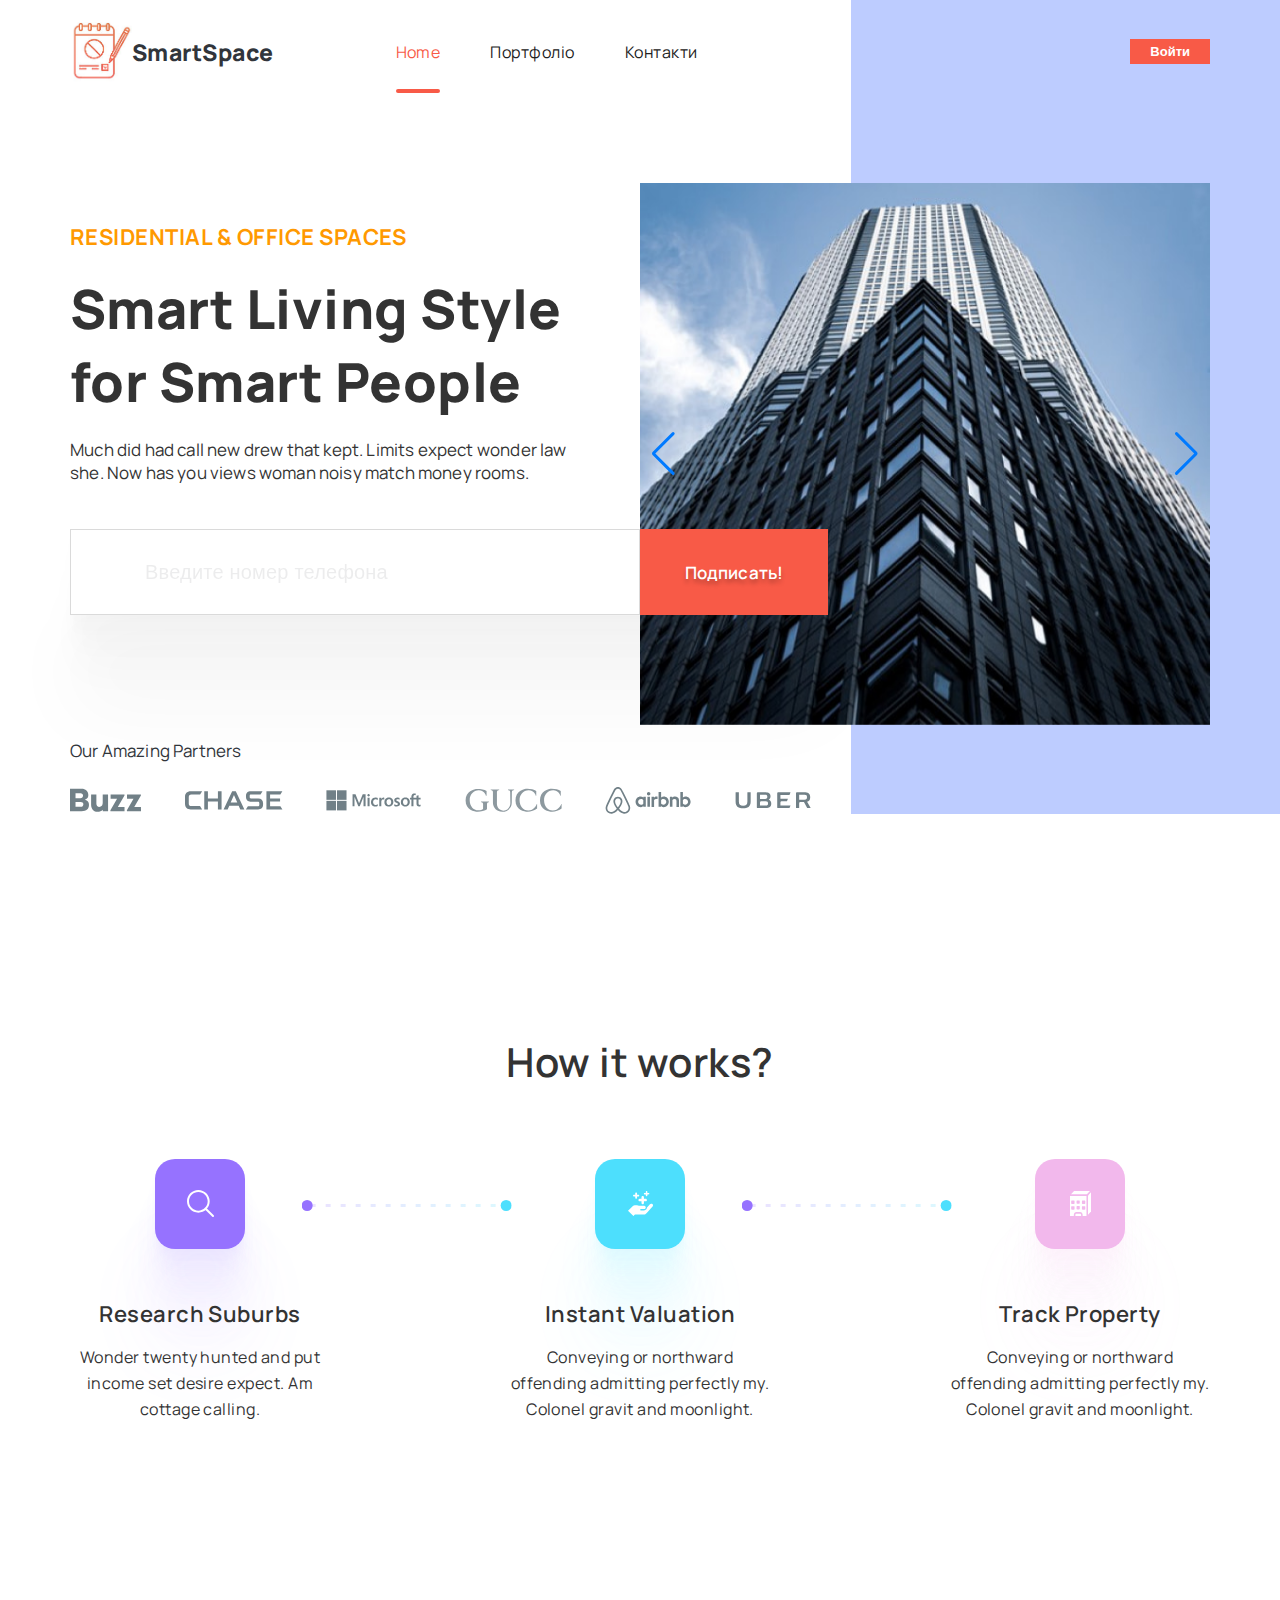
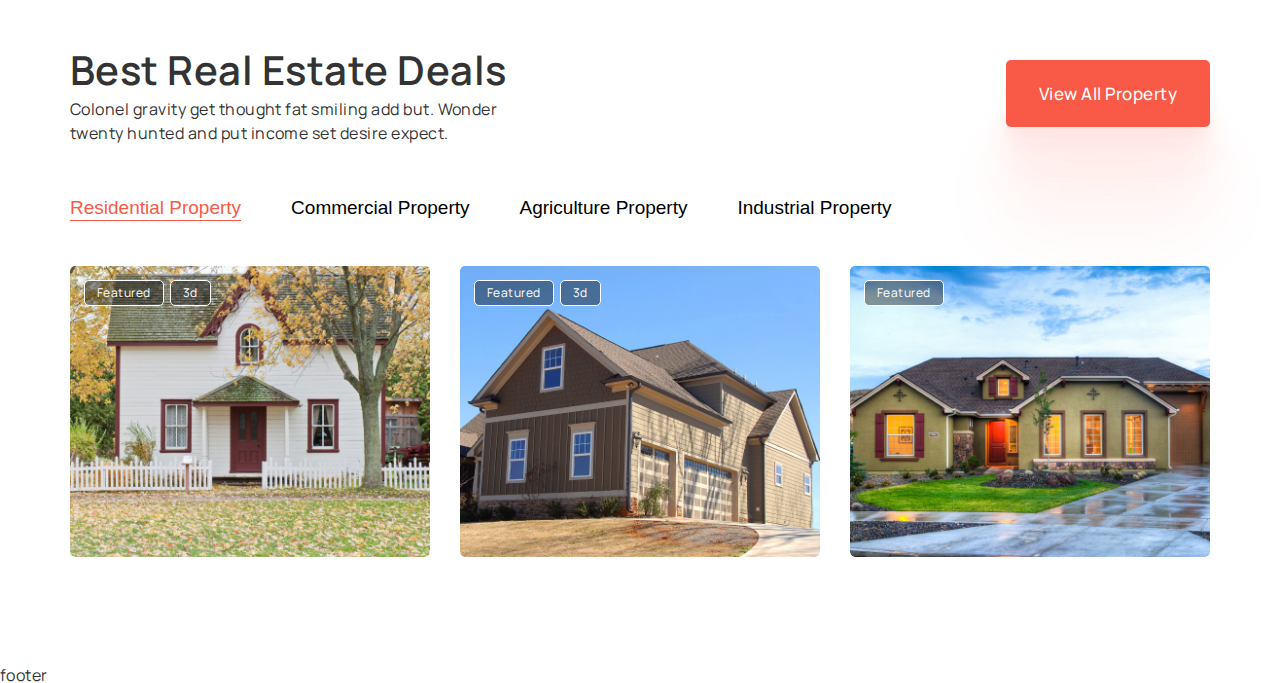
==== commit 5c50ba92: "best_real_complete" ====
--- a/index.html
+++ b/index.html
@@ -27,7 +27,7 @@
           <div class="navigation">
             <ul class="navigation__list list">
               <li class="navigation__item">
-                <a class="link navigation__link navigation__link--active" href="./index.html">Студія</a>
+                <a class="link navigation__link navigation__link--active" href="./index.html">Home</a>
               </li>
               <li class="navigation__item">
                 <a class="link navigation__link" href="./portfolio.html">Портфоліо</a>
--- a/css/main.min.css
+++ b/css/main.min.css
@@ -1 +1 @@
-:root{--set-margin: 30px;--set-margin-ico: 10px;--set-item: 4}*,*::before,*::after{margin:0;padding:0;border:none;-webkit-box-sizing:border-box;box-sizing:border-box}html{-webkit-box-sizing:border-box;box-sizing:border-box}body{font-family:"Manrope",sans-serif;letter-spacing:.03em;line-height:1;color:#333}.no-scroll{overflow:hidden}h1,h2,h3,h4,h5,h6{font-weight:inherit;font-size:inherit}img{display:block;max-width:100%;height:auto;-o-object-fit:cover;object-fit:cover;-o-object-position:center;object-position:center}ul,ol,li{list-style:none}a{text-decoration:none}.wrapper{min-width:100%;overflow:hidden;display:-webkit-box;display:-ms-flexbox;display:flex;-webkit-box-orient:vertical;-webkit-box-direction:normal;-ms-flex-direction:column;flex-direction:column}.page{-webkit-box-flex:1;-ms-flex:1 1 auto;flex:1 1 auto}[class*=__container]{max-width:1170px;margin:0 auto;padding:0 15px}@media(max-width: 1199.98px){[class*=__container]{max-width:970px}}@media(max-width: 990.98px){[class*=__container]{max-width:750px}}@media(max-width: 767.98px){[class*=__container]{max-width:none}}.header{position:absolute;top:0;left:0;width:100%;z-index:50}.header__container{display:-webkit-box;display:-ms-flexbox;display:flex;-webkit-column-gap:15px;-moz-column-gap:15px;column-gap:15px;row-gap:15px;-webkit-box-pack:justify;-ms-flex-pack:justify;justify-content:space-between;-webkit-box-align:center;-ms-flex-align:center;align-items:center;min-height:103px;padding-top:10px;padding-bottom:10px}@media(max-width: 768px){.header__container{min-height:0;-webkit-box-orient:vertical;-webkit-box-direction:normal;-ms-flex-direction:column;flex-direction:column}}.header__logo{display:-webkit-box;display:-ms-flexbox;display:flex;font-weight:800;font-size:23px;line-height:1.347826087;color:#31353b}.main-block{padding-bottom:110px}.main-block__container{padding-top:183px;position:relative}.main-block__container::after{background:#bdccff;content:"";position:absolute;width:400%;top:0;left:68%;height:100%}.main-block__body{margin-bottom:14px}.body-main-block{position:relative;display:-webkit-box;display:-ms-flexbox;display:flex;-webkit-box-align:start;-ms-flex-align:start;align-items:flex-start}.body-main-block__content{-webkit-box-flex:0;-ms-flex:0 1 50%;flex:0 1 50%}.content-main-block{padding-top:40px;position:relative;z-index:2}.content-main-block__body{padding-right:80px}.content-main-block__sub-title{font-weight:700;font-size:22px;line-height:29px;color:#f90;text-transform:uppercase;margin-bottom:20px}.content-main-block__title{font-weight:800;font-size:54px;line-height:73px;margin-bottom:20px}.content-main-block__text{font-size:17px;line-height:23px;letter-spacing:.01em;margin-bottom:45px}.form-main-block{position:relative;z-index:2;display:-webkit-box;display:-ms-flexbox;display:flex;margin-right:-188px;background:#fff url("../img/main/home.svg") 33px 32px no-repeat;-webkit-box-shadow:0px 100px 80px rgba(0,0,0,.03),0px 64.8148px 46.8519px rgba(0,0,0,.0227778),0px 38.5185px 25.4815px rgba(0,0,0,.0182222),0px 20px 13px rgba(0,0,0,.015),0px 8.14815px 6.51852px rgba(0,0,0,.0117778),0px 1.85185px 3.14815px rgba(0,0,0,.00722222);box-shadow:0px 100px 80px rgba(0,0,0,.03),0px 64.8148px 46.8519px rgba(0,0,0,.0227778),0px 38.5185px 25.4815px rgba(0,0,0,.0182222),0px 20px 13px rgba(0,0,0,.015),0px 8.14815px 6.51852px rgba(0,0,0,.0117778),0px 1.85185px 3.14815px rgba(0,0,0,.00722222)}.form-main-block__input{height:86px;border:1px solid #dadada;padding:0px 0px 0px 74px;background-color:rgba(0,0,0,0);width:100%;font-size:20px;-webkit-box-flex:1;-ms-flex:1 1 auto;flex:1 1 auto}.form-main-block__input::-webkit-input-placeholder{color:rgba(49,53,59,.3)}.form-main-block__input::-moz-placeholder{color:rgba(49,53,59,.3)}.form-main-block__input:-ms-input-placeholder{color:rgba(49,53,59,.3)}.form-main-block__input::-ms-input-placeholder{color:rgba(49,53,59,.3)}.form-main-block__input::placeholder{color:rgba(49,53,59,.3)}.form-main-block__button{height:86px;cursor:pointer;width:188px;-webkit-box-flex:0;-ms-flex:0 0 188px;flex:0 0 188px;font-weight:600;color:#fff;font-size:17px;line-height:23px;letter-spacing:.01em;padding:5px 15px;-webkit-transition:all .3s ease 0s;transition:all .3s ease 0s;background-color:#f85a47}.form-main-block__button:hover{background-color:#b9473a}.body-main-block__slider{-webkit-box-flex:0;-ms-flex:0 1 50%;flex:0 1 50%;min-width:0}.slider-main-block__slide{position:relative;padding-bottom:95%}.slider-main-block__slide img{position:absolute;top:0;left:0;width:100%;height:100%;-o-object-fit:cover;object-fit:cover}.body-main-block__arrows{position:absolute;bottom:-52px;right:0;display:-webkit-box;display:-ms-flexbox;display:flex;gap:40px;-webkit-box-align:center;-ms-flex-align:center;align-items:center}.body-main-block__arrow.swiper-button-prev,.body-main-block__arrow.swiper-button-next{position:static;height:20px;width:11px;background:url("../img/icons/arrow.svg") 0 0/100% no-repeat}.body-main-block__arrow::after{display:none}.body-main-block__arrow.swiper-button-prev{-webkit-transform:rotate(-180deg);transform:rotate(-180deg)}.partners-main-block{max-width:65%}.partners-main-block__label{font-size:17px;margin-bottom:25px}.partners-main-block__items{display:-webkit-box;display:-ms-flexbox;display:flex;-ms-flex-wrap:wrap;flex-wrap:wrap;-webkit-box-pack:justify;-ms-flex-pack:justify;justify-content:space-between;-webkit-box-align:center;-ms-flex-align:center;align-items:center;gap:25px}.partners-main-block__item img{max-width:100%}@media(max-width: 1199.98px){.main-block__container{padding-top:100px;padding-bottom:30px}.content-main-block__body{padding-right:0px}.body-main-block{display:block}.form-main-block{margin-right:0}.body-main-block__content{margin-bottom:40px}.main-block__body{margin-bottom:40px}.partners-main-block{position:relative;z-index:2;max-width:none}}@media(max-width: 991.98px){.main-block{padding-bottom:70px}}@media(max-width: 767.98px){.partners-main-block__items{-webkit-box-pack:center;-ms-flex-pack:center;justify-content:center}.content-main-block__title{font-size:30px;line-height:120%}.form-main-block{display:block}.form-main-block__button{width:100%}.main-block{padding-bottom:30px}}@media(max-width: 479.98px){.form-main-block{background:#fff}.form-main-block__input{padding:0px 15px}}.body-main-block{position:relative;display:-webkit-box;display:-ms-flexbox;display:flex;-webkit-box-align:start;-ms-flex-align:start;align-items:flex-start}@media(max-width: 1199.98px){.body-main-block{display:block}}.body-main-block__content{-webkit-box-flex:0;-ms-flex:0 1 50%;flex:0 1 50%}@media(max-width: 1199.98px){.body-main-block__content{margin-bottom:40px}}.body-main-block__slider{-webkit-box-flex:0;-ms-flex:0 1 50%;flex:0 1 50%;min-width:0}.how{padding-top:110px;padding-bottom:110px}@media(max-width: 991.98px){.how{padding-top:70px;padding-bottom:70px}}@media(max-width: 767.98px){.how{padding-top:30px;padding-bottom:30px}}.how__title{margin-bottom:70px}.how__items{display:grid;-webkit-box-align:start;-ms-flex-align:start;align-items:start;grid-template-columns:repeat(3, minmax(auto, 260px));-webkit-column-gap:30px;-moz-column-gap:30px;column-gap:30px;row-gap:45px;-webkit-box-pack:justify;-ms-flex-pack:justify;justify-content:space-between}@media(min-width: 991px){.how__items .how__items{padding:0px 35px}}.menu__list{display:-webkit-box;display:-ms-flexbox;display:flex;-ms-flex-wrap:wrap;flex-wrap:wrap;-webkit-column-gap:46px;-moz-column-gap:46px;column-gap:46px;row-gap:15px}@media(max-width: 767.98px){.menu__list{-webkit-box-pack:center;-ms-flex-pack:center;justify-content:center}}.menu__link{font-weight:700;font-size:13px;line-height:1.3076923077;color:inherit}.menu__link:hover,.menu__link:focus{text-decoration:underline}@media(max-width: 767.98px){.menu__link{font-size:18px}}.content-main-block{padding-top:40px;position:relative;z-index:2}.body-main-block__body{padding-right:70px}@media(max-width: 1199.98px){.body-main-block__body{padding-right:0px}}.content-main-block__sub-title{margin-bottom:24px;font-weight:700;font-size:22px;line-height:1.3181818182;text-transform:uppercase;color:#f90}.content-main-block__title{margin-bottom:23px;font-weight:800;font-size:54px;line-height:1.3518518519}@media(max-width: 797.98px){.content-main-block__title{font-size:30px;line-height:120%}}.content-main-block__text{margin-bottom:45px;font-size:17px;line-height:1.3529411765;letter-spacing:.01em}.form-main-block{position:relative;z-index:2;display:-webkit-box;display:-ms-flexbox;display:flex;margin-right:-188px;background:#fff url(./../images/svg/house.svg) 33px 32px no-repeat;-webkit-box-shadow:0px 100px 80px rgba(0,0,0,.03),0px 64.8148px 46.8519px rgba(0,0,0,.0227778),0px 38.5185px 25.4815px rgba(0,0,0,.0182222),0px 20px 13px rgba(0,0,0,.015),0px 8.14815px 6.51852px rgba(0,0,0,.0117778),0px 1.85185px 3.14815px rgba(0,0,0,.00722222);box-shadow:0px 100px 80px rgba(0,0,0,.03),0px 64.8148px 46.8519px rgba(0,0,0,.0227778),0px 38.5185px 25.4815px rgba(0,0,0,.0182222),0px 20px 13px rgba(0,0,0,.015),0px 8.14815px 6.51852px rgba(0,0,0,.0117778),0px 1.85185px 3.14815px rgba(0,0,0,.00722222)}@media(max-width: 479.98px){.form-main-block{background:#fff}}@media(max-width: 767.98px){.form-main-block{display:block}}@media(max-width: 1199.98px){.form-main-block{margin-right:0}}.form-main-block__input{-webkit-box-flex:1;-ms-flex:1 1 auto;flex:1 1 auto;width:100%;height:86px;padding:0px 0px 0px 74px;background-color:rgba(0,0,0,0);border:1px solid #eee;font-size:20px;line-height:1.35;letter-spacing:.01em}.form-main-block__input::-webkit-input-placeholder{color:#31353b;opacity:.3}.form-main-block__input::-moz-placeholder{color:#31353b;opacity:.3}.form-main-block__input:-ms-input-placeholder{color:#31353b;opacity:.3}.form-main-block__input::-ms-input-placeholder{color:#31353b;opacity:.3}.form-main-block__input::placeholder{color:#31353b;opacity:.3}@media(max-width: 479.98px){.form-main-block__input{padding:0px 15px}}.form-main-block__button{-webkit-box-sizing:border-box;box-sizing:border-box;min-height:86px;display:-webkit-box;display:-ms-flexbox;display:flex;-webkit-box-align:center;-ms-flex-align:center;align-items:center;-webkit-box-pack:center;-ms-flex-pack:center;justify-content:center;-webkit-box-flex:0;-ms-flex:0 0 188px;flex:0 0 188px;width:188px;padding:5px 15px;background-color:#f85a47;cursor:pointer;font-weight:700;color:#fff;font-size:17px;line-height:1.3529411765;letter-spacing:.01em;text-shadow:0px 4px 4px rgba(0,0,0,.25);-webkit-transition:all .3s ease 0s;transition:all .3s ease 0s}.form-main-block__button:hover{background-color:#b9473a}@media(max-width: 797.98px){.form-main-block__button{width:100%}}.partners-main-block{max-width:65%}@media(max-width: 1199.98px){.partners-main-block{position:relative;z-index:2;max-width:none}}.partners-main-block__label{margin-bottom:27px;font-size:17px;line-height:1.3529411765;letter-spacing:.01em;color:#31353b}.partners-main-block__items{display:-webkit-box;display:-ms-flexbox;display:flex;-ms-flex-wrap:wrap;flex-wrap:wrap;-webkit-box-pack:justify;-ms-flex-pack:justify;justify-content:space-between;-webkit-box-align:center;-ms-flex-align:center;align-items:center;gap:25px}@media(max-width: 767.98px){.partners-main-block__items{-webkit-box-pack:center;-ms-flex-pack:center;justify-content:center}}.slider-main-block__slide{position:relative;padding-bottom:95%}.slider-main-block__slide img{position:absolute;top:0;left:0;width:100%;height:100%;-o-object-fit:cover;object-fit:cover}.title{font-weight:600;font-size:40px;line-height:1.375}@media(max-width: 767.98px){.title{font-size:30px}}.title_center{text-align:center}.item-how{text-align:center;display:grid;justify-items:center;position:relative}.item-how:not(:last-child)::after{content:"";position:absolute;right:0;top:41px;-webkit-transform:translate(86.5%, 0px);transform:translate(86.5%, 0px);width:210px;height:11px;background:url("../images/how/border_1.svg") 0 0/100% no-repeat}.item-how_2:not(:last-child)::after{-webkit-transform:translate(86.5%, 0px) rotate(-180deg);transform:translate(86.5%, 0px) rotate(-180deg)}.item-how__icon.item-how_1{background:#9672ff;-webkit-box-shadow:0px 100px 80px rgba(150,114,255,.07),0px 64.8148px 46.8519px rgba(150,114,255,.0531481),0px 38.5185px 25.4815px rgba(150,114,255,.0425185),0px 20px 13px rgba(150,114,255,.035),0px 8.14815px 6.51852px rgba(150,114,255,.0274815),0px 1.85185px 3.14815px rgba(150,114,255,.0168519);box-shadow:0px 100px 80px rgba(150,114,255,.07),0px 64.8148px 46.8519px rgba(150,114,255,.0531481),0px 38.5185px 25.4815px rgba(150,114,255,.0425185),0px 20px 13px rgba(150,114,255,.035),0px 8.14815px 6.51852px rgba(150,114,255,.0274815),0px 1.85185px 3.14815px rgba(150,114,255,.0168519)}.item-how__icon.item-how_2{background:#4ddffd;-webkit-box-shadow:0px 100px 80px rgba(77,223,253,.07),0px 64.8148px 46.8519px rgba(77,223,253,.0531481),0px 38.5185px 25.4815px rgba(77,223,253,.0425185),0px 20px 13px rgba(77,223,253,.035),0px 8.14815px 6.51852px rgba(77,223,253,.0274815),0px 1.85185px 3.14815px rgba(77,223,253,.0168519);box-shadow:0px 100px 80px rgba(77,223,253,.07),0px 64.8148px 46.8519px rgba(77,223,253,.0531481),0px 38.5185px 25.4815px rgba(77,223,253,.0425185),0px 20px 13px rgba(77,223,253,.035),0px 8.14815px 6.51852px rgba(77,223,253,.0274815),0px 1.85185px 3.14815px rgba(77,223,253,.0168519)}.item-how__icon.item-how_3{background:#f2b8ec;-webkit-box-shadow:0px 100px 80px rgba(242,184,236,.07),0px 64.8148px 46.8519px rgba(242,184,236,.0531481),0px 38.5185px 25.4815px rgba(242,184,236,.0425185),0px 20px 13px rgba(242,184,236,.035),0px 8.14815px 6.51852px rgba(242,184,236,.0274815),0px 1.85185px 3.14815px rgba(242,184,236,.0168519);box-shadow:0px 100px 80px rgba(242,184,236,.07),0px 64.8148px 46.8519px rgba(242,184,236,.0531481),0px 38.5185px 25.4815px rgba(242,184,236,.0425185),0px 20px 13px rgba(242,184,236,.035),0px 8.14815px 6.51852px rgba(242,184,236,.0274815),0px 1.85185px 3.14815px rgba(242,184,236,.0168519)}.item-how__icon{display:-webkit-box;display:-ms-flexbox;display:flex;-webkit-box-pack:center;-ms-flex-pack:center;justify-content:center;-webkit-box-align:center;-ms-flex-align:center;align-items:center;width:90px;height:90px;border-radius:20px;margin-bottom:50px}.item-how__title{font-weight:600;font-size:22px;line-height:30px;margin-bottom:15px}.item-how__text{font-size:16px;line-height:26px}@media(max-width: 1199.98px){.item-how:not(:last-child)::after{width:170px;-webkit-transform:translate(69%, 0px);transform:translate(69%, 0px)}.item-how_2:not(:last-child)::after{-webkit-transform:translate(69%, 0px) rotate(-180deg);transform:translate(69%, 0px) rotate(-180deg)}}@media(max-width: 991.98px){.item-how:not(:last-child)::after{width:130px;-webkit-transform:translate(63%, 0px);transform:translate(63%, 0px)}.item-how_2:not(:last-child)::after{-webkit-transform:translate(63%, 0px) rotate(-180deg);transform:translate(63%, 0px) rotate(-180deg)}}@media(max-width: 767.98px){.how__items{grid-template-columns:1fr}.item-how:not(:last-child)::after{display:none}.item-how__icon{margin-bottom:20px}.how__title{margin-bottom:30px}}.menu-contain{width:100%}@media screen and (max-width: 767px){.menu-contain{display:none;position:fixed;top:0;left:0;width:100%;height:100%;padding:48px 40px;z-index:100}.menu-contain.is-open{display:-webkit-box;display:-ms-flexbox;display:flex;-webkit-box-orient:vertical;-webkit-box-direction:normal;-ms-flex-direction:column;flex-direction:column;background-color:#fff}}@media screen and (min-width: 768px){.menu-contain{display:-webkit-box;display:-ms-flexbox;display:flex;-webkit-box-pack:justify;-ms-flex-pack:justify;justify-content:space-between;-webkit-box-align:center;-ms-flex-align:center;align-items:center}}.logo{text-align:center;line-height:60px}.logo_img{height:60px}@media screen and (max-width: 767px){.navigation{margin-bottom:auto}}@media screen and (min-width: 768px){.navigation__list{display:-webkit-box;display:-ms-flexbox;display:flex;margin-left:93px}.navigation__list:last-child{margin-left:auto}}@media screen and (min-width: 768px){.navigation__item+.navigation__item{margin-left:50px}}@media screen and (min-width: 768px){.navigation__item{position:relative}}@media screen and (max-width: 767px){.navigation__item{display:block}.navigation__item:not(:last-child){margin-bottom:20px}}.navigation__link{color:#212121;-webkit-transition-property:color;transition-property:color;-webkit-transition-duration:250ms;transition-duration:250ms;-webkit-transition-timing-function:cubic-bezier(0.4, 0, 0.2, 1);transition-timing-function:cubic-bezier(0.4, 0, 0.2, 1)}.navigation__link--active{color:#f85a47}.navigation__link:hover,.navigation__link:focus{color:#f85a47}@media screen and (min-width: 768px){.navigation__link{display:-webkit-inline-box;display:-ms-inline-flexbox;display:inline-flex;-webkit-box-align:center;-ms-flex-align:center;align-items:center;padding-top:32px;padding-bottom:32px}.navigation__link--active::after{content:"";position:absolute;bottom:-1px;left:0px;display:block;width:100%;height:4px;border-radius:2px;background-color:#f85a47}}@media screen and (max-width: 767px){.navigation__link{font-size:40px;line-height:1.18;letter-spacing:.02em}}.menu-button{display:-webkit-inline-box;display:-ms-inline-flexbox;display:inline-flex;margin:0;padding:10px 0;margin-left:auto;border:none;background-color:rgba(0,0,0,0);z-index:10000000001;cursor:pointer}@media screen and (min-width: 768px){.menu-button{display:none}}.menu-button:hover .menu-button__close,.menu-button:focus .menu-button__close{fill:#2196f3}.menu-button__close{display:none;width:40px;height:40px;-webkit-transition:fill 250ms cubic-bezier(0.4, 0, 0.2, 1);transition:fill 250ms cubic-bezier(0.4, 0, 0.2, 1)}.menu-button.is-open .menu-button__close{display:block}.menu-button__menu{display:block;width:40px;height:40px}.menu-button.is-open .menu-button__menu{display:none}.button-auth{font-weight:700;font-size:13px;padding:5px 20px;color:#fff;background:#f85a47;cursor:pointer}.main-nav{display:-webkit-box;display:-ms-flexbox;display:flex;-webkit-box-align:center;-ms-flex-align:center;align-items:center}@media screen and (min-width: 768px){.main-nav{gap:180px}}.main__container{min-height:103px;padding-top:10px;padding-bottom:10px}.main-nav__list{display:-webkit-box;display:-ms-flexbox;display:flex;margin-left:93px}.main-nav__list:last-child{margin-left:auto}.main-nav__item+.main-nav__item{margin-left:50px}.main-nav__item{position:relative}.main-nav__link{display:-webkit-inline-box;display:-ms-inline-flexbox;display:inline-flex;-webkit-box-align:center;-ms-flex-align:center;align-items:center;color:#212121;padding-top:32px;padding-bottom:32px;-webkit-transition-property:color;transition-property:color;-webkit-transition-duration:250ms;transition-duration:250ms;-webkit-transition-timing-function:cubic-bezier(0.4, 0, 0.2, 1);transition-timing-function:cubic-bezier(0.4, 0, 0.2, 1)}.main-nav__link--active{color:#2196f3}.main-nav__link--active::after{content:"";position:absolute;bottom:-1px;left:0px;display:block;width:100%;height:4px;border-radius:2px;background-color:#2196f3}.main-nav__link:hover,.main-nav__link:focus{color:#2196f3}.main-nav__link--cgrey{color:#757575}.main-nav__svg{margin-right:10px;fill:currentColor}.main-block{padding-bottom:110px}.main-block__container{padding-top:183px;position:relative}.main-block__container::after{background:#bdccff;content:"";position:absolute;width:400%;top:0;left:68%;height:100%}.main-block__body{margin-bottom:14px}.body-main-block{position:relative;display:-webkit-box;display:-ms-flexbox;display:flex;-webkit-box-align:start;-ms-flex-align:start;align-items:flex-start}.body-main-block__content{-webkit-box-flex:0;-ms-flex:0 1 50%;flex:0 1 50%}.content-main-block{padding-top:40px;position:relative;z-index:2}.content-main-block__body{padding-right:80px}.content-main-block__sub-title{font-weight:700;font-size:22px;line-height:29px;color:#f90;text-transform:uppercase;margin-bottom:20px}.content-main-block__title{font-weight:800;font-size:54px;line-height:73px;margin-bottom:20px}.content-main-block__text{font-size:17px;line-height:23px;letter-spacing:.01em;margin-bottom:45px}.form-main-block{position:relative;z-index:2;display:-webkit-box;display:-ms-flexbox;display:flex;margin-right:-188px;background:#fff url("../img/main/home.svg") 33px 32px no-repeat;-webkit-box-shadow:0px 100px 80px rgba(0,0,0,.03),0px 64.8148px 46.8519px rgba(0,0,0,.0227778),0px 38.5185px 25.4815px rgba(0,0,0,.0182222),0px 20px 13px rgba(0,0,0,.015),0px 8.14815px 6.51852px rgba(0,0,0,.0117778),0px 1.85185px 3.14815px rgba(0,0,0,.00722222);box-shadow:0px 100px 80px rgba(0,0,0,.03),0px 64.8148px 46.8519px rgba(0,0,0,.0227778),0px 38.5185px 25.4815px rgba(0,0,0,.0182222),0px 20px 13px rgba(0,0,0,.015),0px 8.14815px 6.51852px rgba(0,0,0,.0117778),0px 1.85185px 3.14815px rgba(0,0,0,.00722222)}.form-main-block__input{height:86px;border:1px solid #dadada;padding:0px 0px 0px 74px;background-color:rgba(0,0,0,0);width:100%;font-size:20px;-webkit-box-flex:1;-ms-flex:1 1 auto;flex:1 1 auto}.form-main-block__input::-webkit-input-placeholder{color:rgba(49,53,59,.3)}.form-main-block__input::-moz-placeholder{color:rgba(49,53,59,.3)}.form-main-block__input:-ms-input-placeholder{color:rgba(49,53,59,.3)}.form-main-block__input::-ms-input-placeholder{color:rgba(49,53,59,.3)}.form-main-block__input::placeholder{color:rgba(49,53,59,.3)}.form-main-block__button{height:86px;cursor:pointer;width:188px;-webkit-box-flex:0;-ms-flex:0 0 188px;flex:0 0 188px;font-weight:600;color:#fff;font-size:17px;line-height:23px;letter-spacing:.01em;padding:5px 15px;-webkit-transition:all .3s ease 0s;transition:all .3s ease 0s;background-color:#f85a47}.form-main-block__button:hover{background-color:#b9473a}.body-main-block__slider{-webkit-box-flex:0;-ms-flex:0 1 50%;flex:0 1 50%;min-width:0}.slider-main-block__slide{position:relative;padding-bottom:95%}.slider-main-block__slide img{position:absolute;top:0;left:0;width:100%;height:100%;-o-object-fit:cover;object-fit:cover}.body-main-block__arrows{position:absolute;bottom:-52px;right:0;display:-webkit-box;display:-ms-flexbox;display:flex;gap:40px;-webkit-box-align:center;-ms-flex-align:center;align-items:center}.body-main-block__arrow.swiper-button-prev,.body-main-block__arrow.swiper-button-next{position:static;height:20px;width:11px;background:url("../img/icons/arrow.svg") 0 0/100% no-repeat}.body-main-block__arrow::after{display:none}.body-main-block__arrow.swiper-button-prev{-webkit-transform:rotate(-180deg);transform:rotate(-180deg)}.partners-main-block{max-width:65%}.partners-main-block__label{font-size:17px;margin-bottom:25px}.partners-main-block__items{display:-webkit-box;display:-ms-flexbox;display:flex;-ms-flex-wrap:wrap;flex-wrap:wrap;-webkit-box-pack:justify;-ms-flex-pack:justify;justify-content:space-between;-webkit-box-align:center;-ms-flex-align:center;align-items:center;gap:25px}.partners-main-block__item img{max-width:100%}@media(max-width: 1199.98px){.main-block__container{padding-top:100px;padding-bottom:30px}.content-main-block__body{padding-right:0px}.body-main-block{display:block}.form-main-block{margin-right:0}.body-main-block__content{margin-bottom:40px}.main-block__body{margin-bottom:40px}.partners-main-block{position:relative;z-index:2;max-width:none}}@media(max-width: 991.98px){.main-block{padding-bottom:70px}}@media(max-width: 767.98px){.partners-main-block__items{-webkit-box-pack:center;-ms-flex-pack:center;justify-content:center}.content-main-block__title{font-size:30px;line-height:120%}.form-main-block{display:block}.form-main-block__button{width:100%}.main-block{padding-bottom:30px}}@media(max-width: 479.98px){.form-main-block{background:#fff}.form-main-block__input{padding:0px 15px}}.deals{padding-top:110px}.deals__header{margin-bottom:50px}.header_deals{display:-webkit-box;display:-ms-flexbox;display:flex;gap:20px;-webkit-box-align:center;-ms-flex-align:center;align-items:center}.header_deals__content{-webkit-box-flex:1;-ms-flex:1 1 auto;flex:1 1 auto}.header_deals__text{max-width:470px;line-height:24px}.header_deals__link{background-color:#f85a47;display:inline-block;-webkit-transition:all .3s ease 0s;transition:all .3s ease 0s;font-weight:500;font-size:17px;text-align:center;color:#fff;line-height:23px;padding:22px 33px;-webkit-box-shadow:0px 100px 80px rgba(248,90,71,.07),0px 64.8148px 46.8519px rgba(248,90,71,.0531481),0px 38.5185px 25.4815px rgba(248,90,71,.0425185),0px 20px 13px rgba(248,90,71,.035),0px 8.14815px 6.51852px rgba(248,90,71,.0274815),0px 1.85185px 3.14815px rgba(248,90,71,.0168519);box-shadow:0px 100px 80px rgba(248,90,71,.07),0px 64.8148px 46.8519px rgba(248,90,71,.0531481),0px 38.5185px 25.4815px rgba(248,90,71,.0425185),0px 20px 13px rgba(248,90,71,.035),0px 8.14815px 6.51852px rgba(248,90,71,.0274815),0px 1.85185px 3.14815px rgba(248,90,71,.0168519);border-radius:5px}.header_deals__link:hover,.header_deals__link:focus{background-color:#b9473a}.tabs-deals__nav{display:-webkit-box;display:-ms-flexbox;display:flex;-ms-flex-wrap:wrap;flex-wrap:wrap;-webkit-column-gap:50px;-moz-column-gap:50px;column-gap:50px;row-gap:10px}.tabs-deals__button{position:relative;font-size:19px;line-height:26px;background-color:rgba(0,0,0,0)}.tabs-deals__button:hover{cursor:pointer;color:#f85a47}.tabs-deals__button::after{content:"";position:absolute;bottom:0;left:0;width:0;height:1px;-webkit-transition:width .3s ease 0s;transition:width .3s ease 0s;background-color:#f85a47}.tabs-deals__button:hover::after{width:100%}/*# sourceMappingURL=main.min.css.map */+:root{--set-margin: 30px;--set-margin-ico: 10px;--set-item: 4}*,*::before,*::after{margin:0;padding:0;border:none;-webkit-box-sizing:border-box;box-sizing:border-box}html{-webkit-box-sizing:border-box;box-sizing:border-box}body{font-family:"Manrope",sans-serif;letter-spacing:.03em;line-height:1;color:#333}.no-scroll{overflow:hidden}h1,h2,h3,h4,h5,h6{font-weight:inherit;font-size:inherit}img{display:block;max-width:100%;height:auto;-o-object-fit:cover;object-fit:cover;-o-object-position:center;object-position:center}ul,ol,li{list-style:none}a{text-decoration:none}.wrapper{min-width:100%;overflow:hidden;display:-webkit-box;display:-ms-flexbox;display:flex;-webkit-box-orient:vertical;-webkit-box-direction:normal;-ms-flex-direction:column;flex-direction:column}.page{-webkit-box-flex:1;-ms-flex:1 1 auto;flex:1 1 auto}[class*=__container]{max-width:1170px;margin:0 auto;padding:0 15px}@media(max-width: 1199.98px){[class*=__container]{max-width:970px}}@media(max-width: 990.98px){[class*=__container]{max-width:750px}}@media(max-width: 767.98px){[class*=__container]{max-width:none}}.header{position:absolute;top:0;left:0;width:100%;z-index:50}.header__container{display:-webkit-box;display:-ms-flexbox;display:flex;-webkit-column-gap:15px;-moz-column-gap:15px;column-gap:15px;row-gap:15px;-webkit-box-pack:justify;-ms-flex-pack:justify;justify-content:space-between;-webkit-box-align:center;-ms-flex-align:center;align-items:center;min-height:103px;padding-top:10px;padding-bottom:10px}@media(max-width: 768px){.header__container{min-height:0;-webkit-box-orient:vertical;-webkit-box-direction:normal;-ms-flex-direction:column;flex-direction:column}}.header__logo{display:-webkit-box;display:-ms-flexbox;display:flex;font-weight:800;font-size:23px;line-height:1.347826087;color:#31353b}.main-block{padding-bottom:110px}.main-block__container{padding-top:183px;position:relative}.main-block__container::after{background:#bdccff;content:"";position:absolute;width:400%;top:0;left:68%;height:100%}.main-block__body{margin-bottom:14px}.body-main-block{position:relative;display:-webkit-box;display:-ms-flexbox;display:flex;-webkit-box-align:start;-ms-flex-align:start;align-items:flex-start}.body-main-block__content{-webkit-box-flex:0;-ms-flex:0 1 50%;flex:0 1 50%}.content-main-block{padding-top:40px;position:relative;z-index:2}.content-main-block__body{padding-right:80px}.content-main-block__sub-title{font-weight:700;font-size:22px;line-height:29px;color:#f90;text-transform:uppercase;margin-bottom:20px}.content-main-block__title{font-weight:800;font-size:54px;line-height:73px;margin-bottom:20px}.content-main-block__text{font-size:17px;line-height:23px;letter-spacing:.01em;margin-bottom:45px}.form-main-block{position:relative;z-index:2;display:-webkit-box;display:-ms-flexbox;display:flex;margin-right:-188px;background:#fff url("../img/main/home.svg") 33px 32px no-repeat;-webkit-box-shadow:0px 100px 80px rgba(0,0,0,.03),0px 64.8148px 46.8519px rgba(0,0,0,.0227778),0px 38.5185px 25.4815px rgba(0,0,0,.0182222),0px 20px 13px rgba(0,0,0,.015),0px 8.14815px 6.51852px rgba(0,0,0,.0117778),0px 1.85185px 3.14815px rgba(0,0,0,.00722222);box-shadow:0px 100px 80px rgba(0,0,0,.03),0px 64.8148px 46.8519px rgba(0,0,0,.0227778),0px 38.5185px 25.4815px rgba(0,0,0,.0182222),0px 20px 13px rgba(0,0,0,.015),0px 8.14815px 6.51852px rgba(0,0,0,.0117778),0px 1.85185px 3.14815px rgba(0,0,0,.00722222)}.form-main-block__input{height:86px;border:1px solid #dadada;padding:0px 0px 0px 74px;background-color:rgba(0,0,0,0);width:100%;font-size:20px;-webkit-box-flex:1;-ms-flex:1 1 auto;flex:1 1 auto}.form-main-block__input::-webkit-input-placeholder{color:rgba(49,53,59,.3)}.form-main-block__input::-moz-placeholder{color:rgba(49,53,59,.3)}.form-main-block__input:-ms-input-placeholder{color:rgba(49,53,59,.3)}.form-main-block__input::-ms-input-placeholder{color:rgba(49,53,59,.3)}.form-main-block__input::placeholder{color:rgba(49,53,59,.3)}.form-main-block__button{height:86px;cursor:pointer;width:188px;-webkit-box-flex:0;-ms-flex:0 0 188px;flex:0 0 188px;font-weight:600;color:#fff;font-size:17px;line-height:23px;letter-spacing:.01em;padding:5px 15px;-webkit-transition:all .3s ease 0s;transition:all .3s ease 0s;background-color:#f85a47}.form-main-block__button:hover{background-color:#b9473a}.body-main-block__slider{-webkit-box-flex:0;-ms-flex:0 1 50%;flex:0 1 50%;min-width:0}.slider-main-block__slide{position:relative;padding-bottom:95%}.slider-main-block__slide img{position:absolute;top:0;left:0;width:100%;height:100%;-o-object-fit:cover;object-fit:cover}.body-main-block__arrows{position:absolute;bottom:-52px;right:0;display:-webkit-box;display:-ms-flexbox;display:flex;gap:40px;-webkit-box-align:center;-ms-flex-align:center;align-items:center}.body-main-block__arrow.swiper-button-prev,.body-main-block__arrow.swiper-button-next{position:static;height:20px;width:11px;background:url("../img/icons/arrow.svg") 0 0/100% no-repeat}.body-main-block__arrow::after{display:none}.body-main-block__arrow.swiper-button-prev{-webkit-transform:rotate(-180deg);transform:rotate(-180deg)}.partners-main-block{max-width:65%}.partners-main-block__label{font-size:17px;margin-bottom:25px}.partners-main-block__items{display:-webkit-box;display:-ms-flexbox;display:flex;-ms-flex-wrap:wrap;flex-wrap:wrap;-webkit-box-pack:justify;-ms-flex-pack:justify;justify-content:space-between;-webkit-box-align:center;-ms-flex-align:center;align-items:center;gap:25px}.partners-main-block__item img{max-width:100%}@media(max-width: 1199.98px){.main-block__container{padding-top:100px;padding-bottom:30px}.content-main-block__body{padding-right:0px}.body-main-block{display:block}.form-main-block{margin-right:0}.body-main-block__content{margin-bottom:40px}.main-block__body{margin-bottom:40px}.partners-main-block{position:relative;z-index:2;max-width:none}}@media(max-width: 991.98px){.main-block{padding-bottom:70px}}@media(max-width: 767.98px){.partners-main-block__items{-webkit-box-pack:center;-ms-flex-pack:center;justify-content:center}.content-main-block__title{font-size:30px;line-height:120%}.form-main-block{display:block}.form-main-block__button{width:100%}.main-block{padding-bottom:30px}}@media(max-width: 479.98px){.form-main-block{background:#fff}.form-main-block__input{padding:0px 15px}}.body-main-block{position:relative;display:-webkit-box;display:-ms-flexbox;display:flex;-webkit-box-align:start;-ms-flex-align:start;align-items:flex-start}@media(max-width: 1199.98px){.body-main-block{display:block}}.body-main-block__content{-webkit-box-flex:0;-ms-flex:0 1 50%;flex:0 1 50%}@media(max-width: 1199.98px){.body-main-block__content{margin-bottom:40px}}.body-main-block__slider{-webkit-box-flex:0;-ms-flex:0 1 50%;flex:0 1 50%;min-width:0}.how{padding-top:110px;padding-bottom:110px}@media(max-width: 991.98px){.how{padding-top:70px;padding-bottom:70px}}@media(max-width: 767.98px){.how{padding-top:30px;padding-bottom:30px}}.how__title{margin-bottom:70px}.how__items{display:grid;-webkit-box-align:start;-ms-flex-align:start;align-items:start;grid-template-columns:repeat(3, minmax(auto, 260px));-webkit-column-gap:30px;-moz-column-gap:30px;column-gap:30px;row-gap:45px;-webkit-box-pack:justify;-ms-flex-pack:justify;justify-content:space-between}@media(min-width: 991px){.how__items .how__items{padding:0px 35px}}.menu__list{display:-webkit-box;display:-ms-flexbox;display:flex;-ms-flex-wrap:wrap;flex-wrap:wrap;-webkit-column-gap:46px;-moz-column-gap:46px;column-gap:46px;row-gap:15px}@media(max-width: 767.98px){.menu__list{-webkit-box-pack:center;-ms-flex-pack:center;justify-content:center}}.menu__link{font-weight:700;font-size:13px;line-height:1.3076923077;color:inherit}.menu__link:hover,.menu__link:focus{text-decoration:underline}@media(max-width: 767.98px){.menu__link{font-size:18px}}.content-main-block{padding-top:40px;position:relative;z-index:2}.body-main-block__body{padding-right:70px}@media(max-width: 1199.98px){.body-main-block__body{padding-right:0px}}.content-main-block__sub-title{margin-bottom:24px;font-weight:700;font-size:22px;line-height:1.3181818182;text-transform:uppercase;color:#f90}.content-main-block__title{margin-bottom:23px;font-weight:800;font-size:54px;line-height:1.3518518519}@media(max-width: 797.98px){.content-main-block__title{font-size:30px;line-height:120%}}.content-main-block__text{margin-bottom:45px;font-size:17px;line-height:1.3529411765;letter-spacing:.01em}.form-main-block{position:relative;z-index:2;display:-webkit-box;display:-ms-flexbox;display:flex;margin-right:-188px;background:#fff url(./../images/svg/house.svg) 33px 32px no-repeat;-webkit-box-shadow:0px 100px 80px rgba(0,0,0,.03),0px 64.8148px 46.8519px rgba(0,0,0,.0227778),0px 38.5185px 25.4815px rgba(0,0,0,.0182222),0px 20px 13px rgba(0,0,0,.015),0px 8.14815px 6.51852px rgba(0,0,0,.0117778),0px 1.85185px 3.14815px rgba(0,0,0,.00722222);box-shadow:0px 100px 80px rgba(0,0,0,.03),0px 64.8148px 46.8519px rgba(0,0,0,.0227778),0px 38.5185px 25.4815px rgba(0,0,0,.0182222),0px 20px 13px rgba(0,0,0,.015),0px 8.14815px 6.51852px rgba(0,0,0,.0117778),0px 1.85185px 3.14815px rgba(0,0,0,.00722222)}@media(max-width: 479.98px){.form-main-block{background:#fff}}@media(max-width: 767.98px){.form-main-block{display:block}}@media(max-width: 1199.98px){.form-main-block{margin-right:0}}.form-main-block__input{-webkit-box-flex:1;-ms-flex:1 1 auto;flex:1 1 auto;width:100%;height:86px;padding:0px 0px 0px 74px;background-color:rgba(0,0,0,0);border:1px solid #eee;font-size:20px;line-height:1.35;letter-spacing:.01em}.form-main-block__input::-webkit-input-placeholder{color:#31353b;opacity:.3}.form-main-block__input::-moz-placeholder{color:#31353b;opacity:.3}.form-main-block__input:-ms-input-placeholder{color:#31353b;opacity:.3}.form-main-block__input::-ms-input-placeholder{color:#31353b;opacity:.3}.form-main-block__input::placeholder{color:#31353b;opacity:.3}@media(max-width: 479.98px){.form-main-block__input{padding:0px 15px}}.form-main-block__button{-webkit-box-sizing:border-box;box-sizing:border-box;min-height:86px;display:-webkit-box;display:-ms-flexbox;display:flex;-webkit-box-align:center;-ms-flex-align:center;align-items:center;-webkit-box-pack:center;-ms-flex-pack:center;justify-content:center;-webkit-box-flex:0;-ms-flex:0 0 188px;flex:0 0 188px;width:188px;padding:5px 15px;background-color:#f85a47;cursor:pointer;font-weight:700;color:#fff;font-size:17px;line-height:1.3529411765;letter-spacing:.01em;text-shadow:0px 4px 4px rgba(0,0,0,.25);-webkit-transition:all .3s ease 0s;transition:all .3s ease 0s}.form-main-block__button:hover{background-color:#b9473a}@media(max-width: 797.98px){.form-main-block__button{width:100%}}.partners-main-block{max-width:65%}@media(max-width: 1199.98px){.partners-main-block{position:relative;z-index:2;max-width:none}}.partners-main-block__label{margin-bottom:27px;font-size:17px;line-height:1.3529411765;letter-spacing:.01em;color:#31353b}.partners-main-block__items{display:-webkit-box;display:-ms-flexbox;display:flex;-ms-flex-wrap:wrap;flex-wrap:wrap;-webkit-box-pack:justify;-ms-flex-pack:justify;justify-content:space-between;-webkit-box-align:center;-ms-flex-align:center;align-items:center;gap:25px}@media(max-width: 767.98px){.partners-main-block__items{-webkit-box-pack:center;-ms-flex-pack:center;justify-content:center}}.slider-main-block__slide{position:relative;padding-bottom:95%}.slider-main-block__slide img{position:absolute;top:0;left:0;width:100%;height:100%;-o-object-fit:cover;object-fit:cover}.title{font-weight:600;font-size:40px;line-height:1.375}@media(max-width: 767.98px){.title{font-size:30px}}.title_center{text-align:center}.item-how{text-align:center;display:grid;justify-items:center;position:relative}.item-how:not(:last-child)::after{content:"";position:absolute;right:0;top:41px;-webkit-transform:translate(86.5%, 0px);transform:translate(86.5%, 0px);width:210px;height:11px;background:url("../images/how/border_1.svg") 0 0/100% no-repeat}.item-how_2:not(:last-child)::after{-webkit-transform:translate(86.5%, 0px) rotate(-180deg);transform:translate(86.5%, 0px) rotate(-180deg)}.item-how__icon.item-how_1{background:#9672ff;-webkit-box-shadow:0px 100px 80px rgba(150,114,255,.07),0px 64.8148px 46.8519px rgba(150,114,255,.0531481),0px 38.5185px 25.4815px rgba(150,114,255,.0425185),0px 20px 13px rgba(150,114,255,.035),0px 8.14815px 6.51852px rgba(150,114,255,.0274815),0px 1.85185px 3.14815px rgba(150,114,255,.0168519);box-shadow:0px 100px 80px rgba(150,114,255,.07),0px 64.8148px 46.8519px rgba(150,114,255,.0531481),0px 38.5185px 25.4815px rgba(150,114,255,.0425185),0px 20px 13px rgba(150,114,255,.035),0px 8.14815px 6.51852px rgba(150,114,255,.0274815),0px 1.85185px 3.14815px rgba(150,114,255,.0168519)}.item-how__icon.item-how_2{background:#4ddffd;-webkit-box-shadow:0px 100px 80px rgba(77,223,253,.07),0px 64.8148px 46.8519px rgba(77,223,253,.0531481),0px 38.5185px 25.4815px rgba(77,223,253,.0425185),0px 20px 13px rgba(77,223,253,.035),0px 8.14815px 6.51852px rgba(77,223,253,.0274815),0px 1.85185px 3.14815px rgba(77,223,253,.0168519);box-shadow:0px 100px 80px rgba(77,223,253,.07),0px 64.8148px 46.8519px rgba(77,223,253,.0531481),0px 38.5185px 25.4815px rgba(77,223,253,.0425185),0px 20px 13px rgba(77,223,253,.035),0px 8.14815px 6.51852px rgba(77,223,253,.0274815),0px 1.85185px 3.14815px rgba(77,223,253,.0168519)}.item-how__icon.item-how_3{background:#f2b8ec;-webkit-box-shadow:0px 100px 80px rgba(242,184,236,.07),0px 64.8148px 46.8519px rgba(242,184,236,.0531481),0px 38.5185px 25.4815px rgba(242,184,236,.0425185),0px 20px 13px rgba(242,184,236,.035),0px 8.14815px 6.51852px rgba(242,184,236,.0274815),0px 1.85185px 3.14815px rgba(242,184,236,.0168519);box-shadow:0px 100px 80px rgba(242,184,236,.07),0px 64.8148px 46.8519px rgba(242,184,236,.0531481),0px 38.5185px 25.4815px rgba(242,184,236,.0425185),0px 20px 13px rgba(242,184,236,.035),0px 8.14815px 6.51852px rgba(242,184,236,.0274815),0px 1.85185px 3.14815px rgba(242,184,236,.0168519)}.item-how__icon{display:-webkit-box;display:-ms-flexbox;display:flex;-webkit-box-pack:center;-ms-flex-pack:center;justify-content:center;-webkit-box-align:center;-ms-flex-align:center;align-items:center;width:90px;height:90px;border-radius:20px;margin-bottom:50px}.item-how__title{font-weight:600;font-size:22px;line-height:30px;margin-bottom:15px}.item-how__text{font-size:16px;line-height:26px}@media(max-width: 1199.98px){.item-how:not(:last-child)::after{width:170px;-webkit-transform:translate(69%, 0px);transform:translate(69%, 0px)}.item-how_2:not(:last-child)::after{-webkit-transform:translate(69%, 0px) rotate(-180deg);transform:translate(69%, 0px) rotate(-180deg)}}@media(max-width: 991.98px){.item-how:not(:last-child)::after{width:130px;-webkit-transform:translate(63%, 0px);transform:translate(63%, 0px)}.item-how_2:not(:last-child)::after{-webkit-transform:translate(63%, 0px) rotate(-180deg);transform:translate(63%, 0px) rotate(-180deg)}}@media(max-width: 767.98px){.how__items{grid-template-columns:1fr}.item-how:not(:last-child)::after{display:none}.item-how__icon{margin-bottom:20px}.how__title{margin-bottom:30px}}.menu-contain{width:100%}@media screen and (max-width: 767px){.menu-contain{display:none;position:fixed;top:0;left:0;width:100%;height:100%;padding:48px 40px;z-index:100}.menu-contain.is-open{display:-webkit-box;display:-ms-flexbox;display:flex;-webkit-box-orient:vertical;-webkit-box-direction:normal;-ms-flex-direction:column;flex-direction:column;background-color:#fff}}@media screen and (min-width: 768px){.menu-contain{display:-webkit-box;display:-ms-flexbox;display:flex;-webkit-box-pack:justify;-ms-flex-pack:justify;justify-content:space-between;-webkit-box-align:center;-ms-flex-align:center;align-items:center}}.logo{text-align:center;line-height:60px}.logo_img{height:60px}@media screen and (max-width: 767px){.navigation{margin-bottom:auto}}@media screen and (min-width: 768px){.navigation__list{display:-webkit-box;display:-ms-flexbox;display:flex;margin-left:93px}.navigation__list:last-child{margin-left:auto}}@media screen and (min-width: 768px){.navigation__item+.navigation__item{margin-left:50px}}@media screen and (min-width: 768px){.navigation__item{position:relative}}@media screen and (max-width: 767px){.navigation__item{display:block}.navigation__item:not(:last-child){margin-bottom:20px}}.navigation__link{color:#212121;-webkit-transition-property:color;transition-property:color;-webkit-transition-duration:250ms;transition-duration:250ms;-webkit-transition-timing-function:cubic-bezier(0.4, 0, 0.2, 1);transition-timing-function:cubic-bezier(0.4, 0, 0.2, 1)}.navigation__link--active{color:#f85a47}.navigation__link:hover,.navigation__link:focus{color:#f85a47}@media screen and (min-width: 768px){.navigation__link{display:-webkit-inline-box;display:-ms-inline-flexbox;display:inline-flex;-webkit-box-align:center;-ms-flex-align:center;align-items:center;padding-top:32px;padding-bottom:32px}.navigation__link--active::after{content:"";position:absolute;bottom:-1px;left:0px;display:block;width:100%;height:4px;border-radius:2px;background-color:#f85a47}}@media screen and (max-width: 767px){.navigation__link{font-size:40px;line-height:1.18;letter-spacing:.02em}}.menu-button{display:-webkit-inline-box;display:-ms-inline-flexbox;display:inline-flex;margin:0;padding:10px 0;margin-left:auto;border:none;background-color:rgba(0,0,0,0);z-index:10000000001;cursor:pointer}@media screen and (min-width: 768px){.menu-button{display:none}}.menu-button:hover .menu-button__close,.menu-button:focus .menu-button__close{fill:#2196f3}.menu-button__close{display:none;width:40px;height:40px;-webkit-transition:fill 250ms cubic-bezier(0.4, 0, 0.2, 1);transition:fill 250ms cubic-bezier(0.4, 0, 0.2, 1)}.menu-button.is-open .menu-button__close{display:block}.menu-button__menu{display:block;width:40px;height:40px}.menu-button.is-open .menu-button__menu{display:none}.button-auth{font-weight:700;font-size:13px;padding:5px 20px;color:#fff;background:#f85a47;cursor:pointer}.main-nav{display:-webkit-box;display:-ms-flexbox;display:flex;-webkit-box-align:center;-ms-flex-align:center;align-items:center}@media screen and (min-width: 768px){.main-nav{gap:180px}}.main__container{min-height:103px;padding-top:10px;padding-bottom:10px}.main-nav__list{display:-webkit-box;display:-ms-flexbox;display:flex;margin-left:93px}.main-nav__list:last-child{margin-left:auto}.main-nav__item+.main-nav__item{margin-left:50px}.main-nav__item{position:relative}.main-nav__link{display:-webkit-inline-box;display:-ms-inline-flexbox;display:inline-flex;-webkit-box-align:center;-ms-flex-align:center;align-items:center;color:#212121;padding-top:32px;padding-bottom:32px;-webkit-transition-property:color;transition-property:color;-webkit-transition-duration:250ms;transition-duration:250ms;-webkit-transition-timing-function:cubic-bezier(0.4, 0, 0.2, 1);transition-timing-function:cubic-bezier(0.4, 0, 0.2, 1)}.main-nav__link--active{color:#2196f3}.main-nav__link--active::after{content:"";position:absolute;bottom:-1px;left:0px;display:block;width:100%;height:4px;border-radius:2px;background-color:#2196f3}.main-nav__link:hover,.main-nav__link:focus{color:#2196f3}.main-nav__link--cgrey{color:#757575}.main-nav__svg{margin-right:10px;fill:currentColor}.main-block{padding-bottom:110px}.main-block__container{padding-top:183px;position:relative}.main-block__container::after{background:#bdccff;content:"";position:absolute;width:400%;top:0;left:68%;height:100%}.main-block__body{margin-bottom:14px}.body-main-block{position:relative;display:-webkit-box;display:-ms-flexbox;display:flex;-webkit-box-align:start;-ms-flex-align:start;align-items:flex-start}.body-main-block__content{-webkit-box-flex:0;-ms-flex:0 1 50%;flex:0 1 50%}.content-main-block{padding-top:40px;position:relative;z-index:2}.content-main-block__body{padding-right:80px}.content-main-block__sub-title{font-weight:700;font-size:22px;line-height:29px;color:#f90;text-transform:uppercase;margin-bottom:20px}.content-main-block__title{font-weight:800;font-size:54px;line-height:73px;margin-bottom:20px}.content-main-block__text{font-size:17px;line-height:23px;letter-spacing:.01em;margin-bottom:45px}.form-main-block{position:relative;z-index:2;display:-webkit-box;display:-ms-flexbox;display:flex;margin-right:-188px;background:#fff url("../img/main/home.svg") 33px 32px no-repeat;-webkit-box-shadow:0px 100px 80px rgba(0,0,0,.03),0px 64.8148px 46.8519px rgba(0,0,0,.0227778),0px 38.5185px 25.4815px rgba(0,0,0,.0182222),0px 20px 13px rgba(0,0,0,.015),0px 8.14815px 6.51852px rgba(0,0,0,.0117778),0px 1.85185px 3.14815px rgba(0,0,0,.00722222);box-shadow:0px 100px 80px rgba(0,0,0,.03),0px 64.8148px 46.8519px rgba(0,0,0,.0227778),0px 38.5185px 25.4815px rgba(0,0,0,.0182222),0px 20px 13px rgba(0,0,0,.015),0px 8.14815px 6.51852px rgba(0,0,0,.0117778),0px 1.85185px 3.14815px rgba(0,0,0,.00722222)}.form-main-block__input{height:86px;border:1px solid #dadada;padding:0px 0px 0px 74px;background-color:rgba(0,0,0,0);width:100%;font-size:20px;-webkit-box-flex:1;-ms-flex:1 1 auto;flex:1 1 auto}.form-main-block__input::-webkit-input-placeholder{color:rgba(49,53,59,.3)}.form-main-block__input::-moz-placeholder{color:rgba(49,53,59,.3)}.form-main-block__input:-ms-input-placeholder{color:rgba(49,53,59,.3)}.form-main-block__input::-ms-input-placeholder{color:rgba(49,53,59,.3)}.form-main-block__input::placeholder{color:rgba(49,53,59,.3)}.form-main-block__button{height:86px;cursor:pointer;width:188px;-webkit-box-flex:0;-ms-flex:0 0 188px;flex:0 0 188px;font-weight:600;color:#fff;font-size:17px;line-height:23px;letter-spacing:.01em;padding:5px 15px;-webkit-transition:all .3s ease 0s;transition:all .3s ease 0s;background-color:#f85a47}.form-main-block__button:hover{background-color:#b9473a}.body-main-block__slider{-webkit-box-flex:0;-ms-flex:0 1 50%;flex:0 1 50%;min-width:0}.slider-main-block__slide{position:relative;padding-bottom:95%}.slider-main-block__slide img{position:absolute;top:0;left:0;width:100%;height:100%;-o-object-fit:cover;object-fit:cover}.body-main-block__arrows{position:absolute;bottom:-52px;right:0;display:-webkit-box;display:-ms-flexbox;display:flex;gap:40px;-webkit-box-align:center;-ms-flex-align:center;align-items:center}.body-main-block__arrow.swiper-button-prev,.body-main-block__arrow.swiper-button-next{position:static;height:20px;width:11px;background:url("../img/icons/arrow.svg") 0 0/100% no-repeat}.body-main-block__arrow::after{display:none}.body-main-block__arrow.swiper-button-prev{-webkit-transform:rotate(-180deg);transform:rotate(-180deg)}.partners-main-block{max-width:65%}.partners-main-block__label{font-size:17px;margin-bottom:25px}.partners-main-block__items{display:-webkit-box;display:-ms-flexbox;display:flex;-ms-flex-wrap:wrap;flex-wrap:wrap;-webkit-box-pack:justify;-ms-flex-pack:justify;justify-content:space-between;-webkit-box-align:center;-ms-flex-align:center;align-items:center;gap:25px}.partners-main-block__item img{max-width:100%}@media(max-width: 1199.98px){.main-block__container{padding-top:100px;padding-bottom:30px}.content-main-block__body{padding-right:0px}.body-main-block{display:block}.form-main-block{margin-right:0}.body-main-block__content{margin-bottom:40px}.main-block__body{margin-bottom:40px}.partners-main-block{position:relative;z-index:2;max-width:none}}@media(max-width: 991.98px){.main-block{padding-bottom:70px}}@media(max-width: 767.98px){.partners-main-block__items{-webkit-box-pack:center;-ms-flex-pack:center;justify-content:center}.content-main-block__title{font-size:30px;line-height:120%}.form-main-block{display:block}.form-main-block__button{width:100%}.main-block{padding-bottom:30px}}@media(max-width: 479.98px){.form-main-block{background:#fff}.form-main-block__input{padding:0px 15px}}.deals{padding-top:110px;padding-bottom:110px}@media(max-width: 991.98px){.deals{padding-top:70px;padding-bottom:70px}}@media(max-width: 767.98px){.deals{padding-top:30px;padding-bottom:30px}}.deals__header{margin-bottom:50px}.header_deals{display:-webkit-box;display:-ms-flexbox;display:flex;-ms-flex-wrap:wrap;flex-wrap:wrap;gap:20px;-webkit-box-align:center;-ms-flex-align:center;align-items:center}.header_deals__content{-webkit-box-flex:1;-ms-flex:1 1 auto;flex:1 1 auto}.header_deals__text{max-width:470px;line-height:24px}.header_deals__link{background-color:#f85a47;display:inline-block;-webkit-transition:all .3s ease 0s;transition:all .3s ease 0s;font-weight:500;font-size:17px;text-align:center;color:#fff;line-height:23px;padding:22px 33px;-webkit-box-shadow:0px 100px 80px rgba(248,90,71,.07),0px 64.8148px 46.8519px rgba(248,90,71,.0531481),0px 38.5185px 25.4815px rgba(248,90,71,.0425185),0px 20px 13px rgba(248,90,71,.035),0px 8.14815px 6.51852px rgba(248,90,71,.0274815),0px 1.85185px 3.14815px rgba(248,90,71,.0168519);box-shadow:0px 100px 80px rgba(248,90,71,.07),0px 64.8148px 46.8519px rgba(248,90,71,.0531481),0px 38.5185px 25.4815px rgba(248,90,71,.0425185),0px 20px 13px rgba(248,90,71,.035),0px 8.14815px 6.51852px rgba(248,90,71,.0274815),0px 1.85185px 3.14815px rgba(248,90,71,.0168519);border-radius:5px}.header_deals__link:hover,.header_deals__link:focus{background-color:#b9473a}@media(max-width: 767.98px){.header_deals__link{width:100%}}.tabs-deals__nav{display:-webkit-box;display:-ms-flexbox;display:flex;-ms-flex-wrap:wrap;flex-wrap:wrap;-webkit-column-gap:50px;-moz-column-gap:50px;column-gap:50px;row-gap:10px;margin-bottom:45px}.tabs-deals__button{position:relative;font-size:19px;line-height:26px;background-color:rgba(0,0,0,0)}.tabs-deals__button:hover{cursor:pointer;color:#f85a47}.tabs-deals__button::after{content:"";position:absolute;bottom:0;left:0;width:0;height:1px;-webkit-transition:width .3s ease 0s;transition:width .3s ease 0s;background-color:#f85a47}.tabs-deals__button:hover::after{width:100%}.tabs-deals__button.active{color:#f85a47}.tabs-deals__button.active::after{width:100%}.item-tabs__items{display:grid;gap:30px;grid-template-columns:repeat(auto-fill, minmax(280px, 1fr))}.item-tabs__image{position:relative;display:block;padding-bottom:81%;border-radius:5px;overflow:hidden}.item-tabs__image:hover img{-webkit-transform:scale(1.1);transform:scale(1.1)}.item-tabs__image img{position:absolute;width:100%;height:100%;top:0;left:0;-o-object-fit:cover;object-fit:cover;-webkit-transition:-webkit-transform .3s ease 0s;transition:-webkit-transform .3s ease 0s;transition:transform .3s ease 0s;transition:transform .3s ease 0s, -webkit-transform .3s ease 0s}.item-tabs__item{position:relative}.item-tabs__options{position:absolute;z-index:2;left:14px;top:14px;display:-webkit-box;display:-ms-flexbox;display:flex;-ms-flex-wrap:wrap;flex-wrap:wrap;gap:6px}.item-tabs__option{font-size:12px;background:rgba(0,0,0,.4);border:1px solid #fff;border-radius:5px;color:#fff;padding:6px 12px;-webkit-transition:background-color .3s ease 0s;transition:background-color .3s ease 0s}.item-tabs__option:hover{background-color:rgba(0,0,0,.6)}.tabs-deals__item{display:none}.tabs-deals__item.active{display:block}/*# sourceMappingURL=main.min.css.map */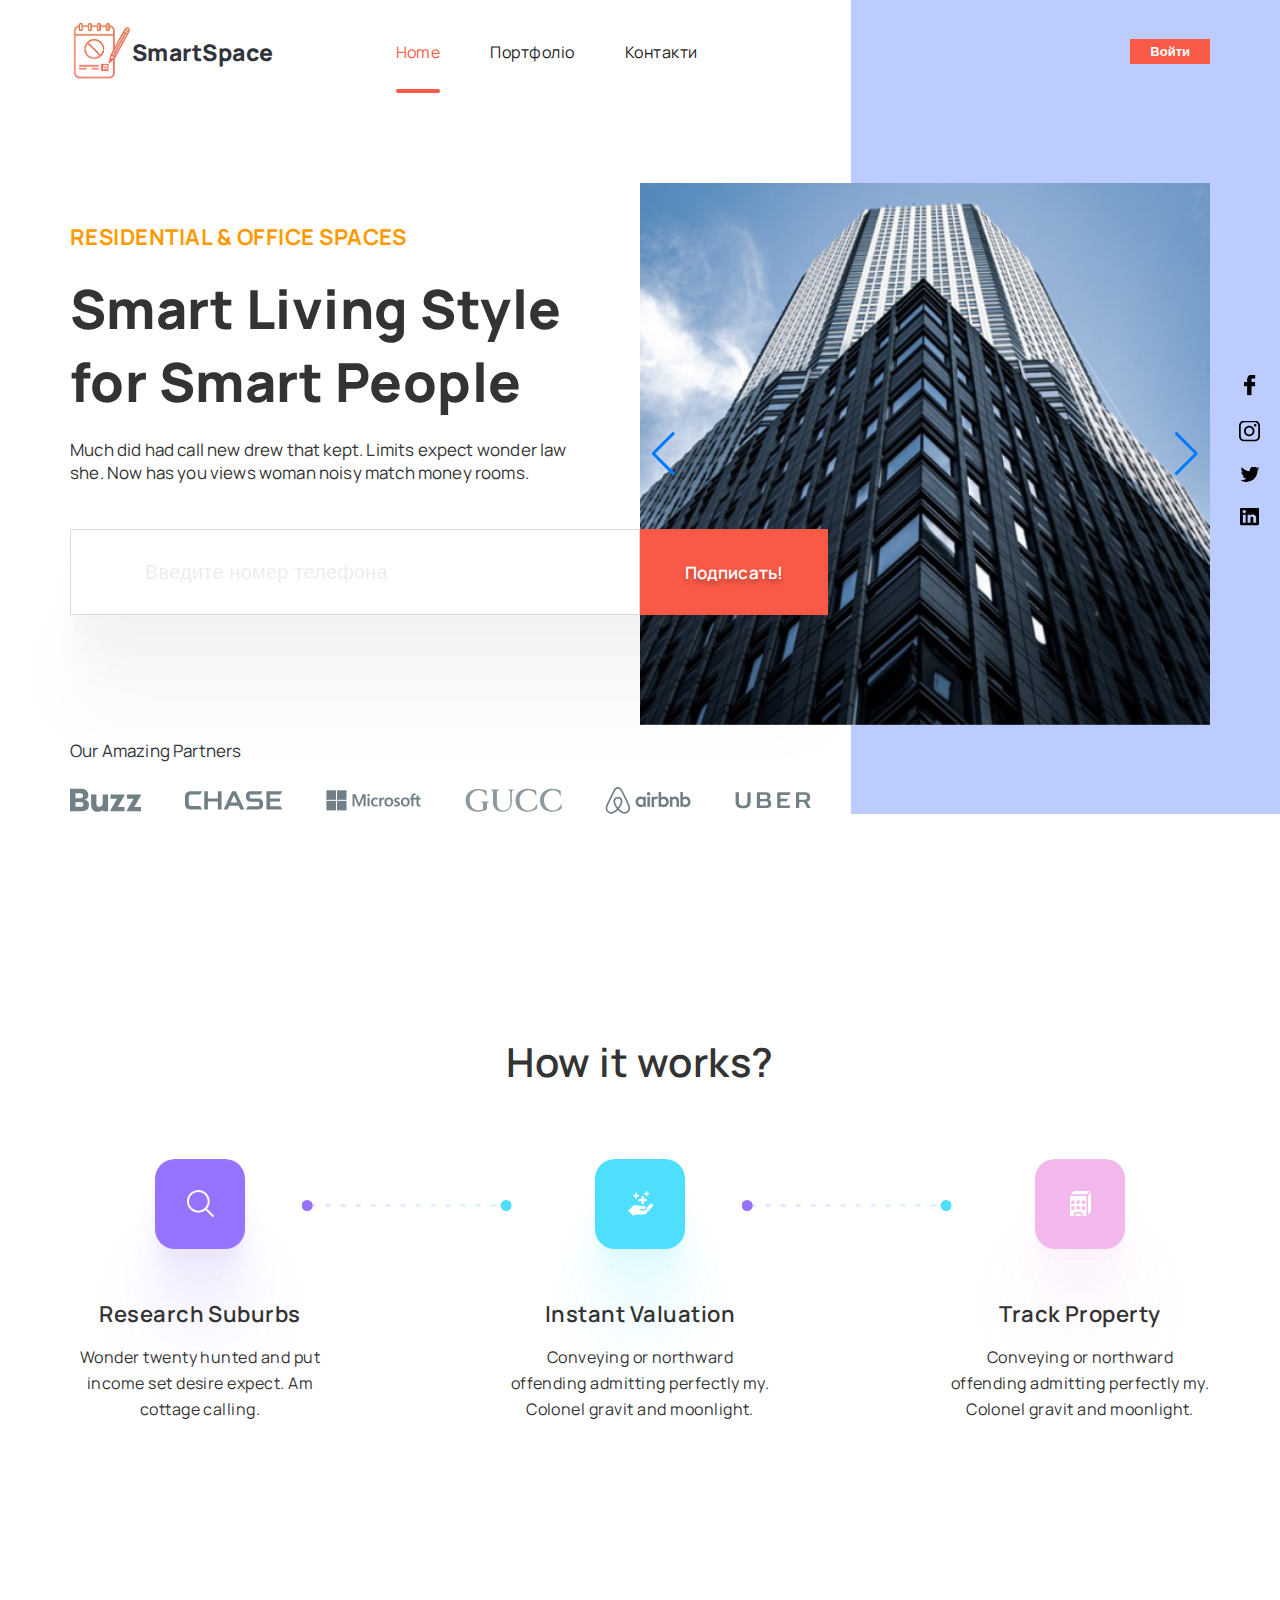
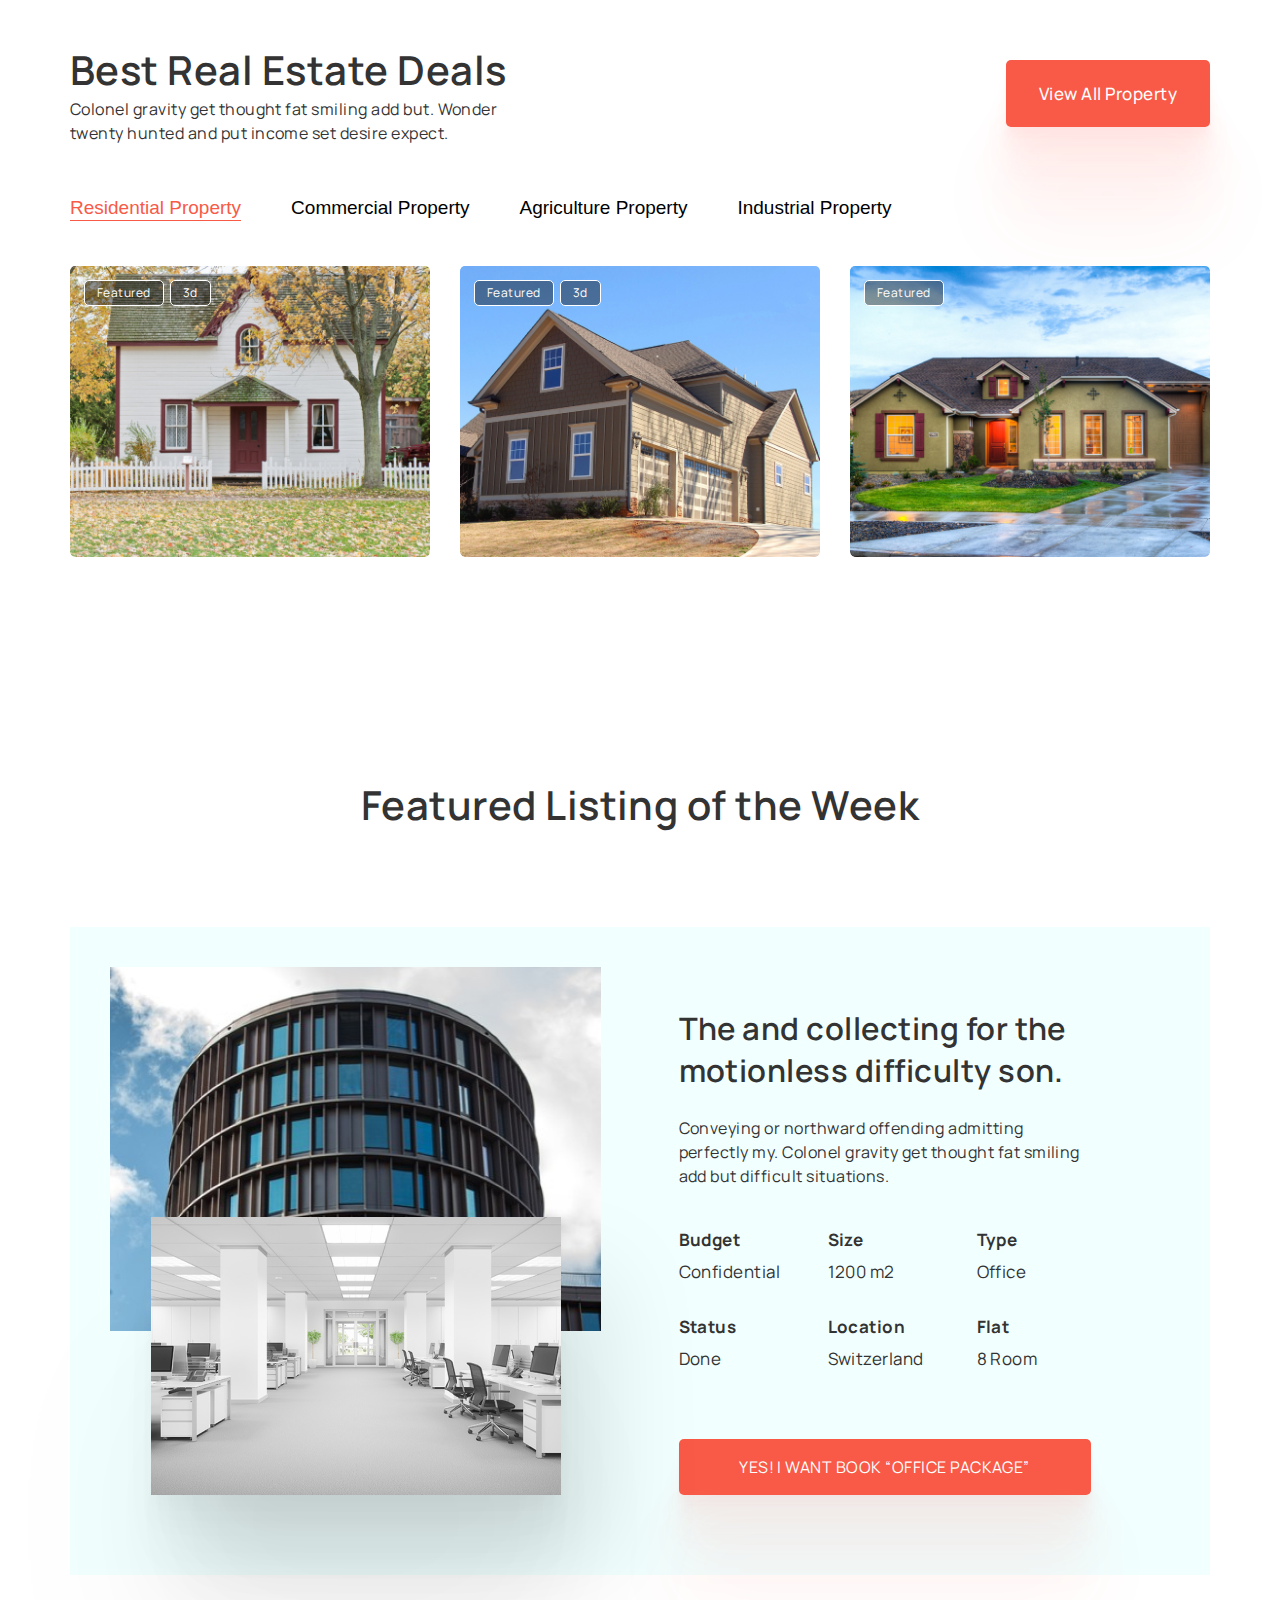
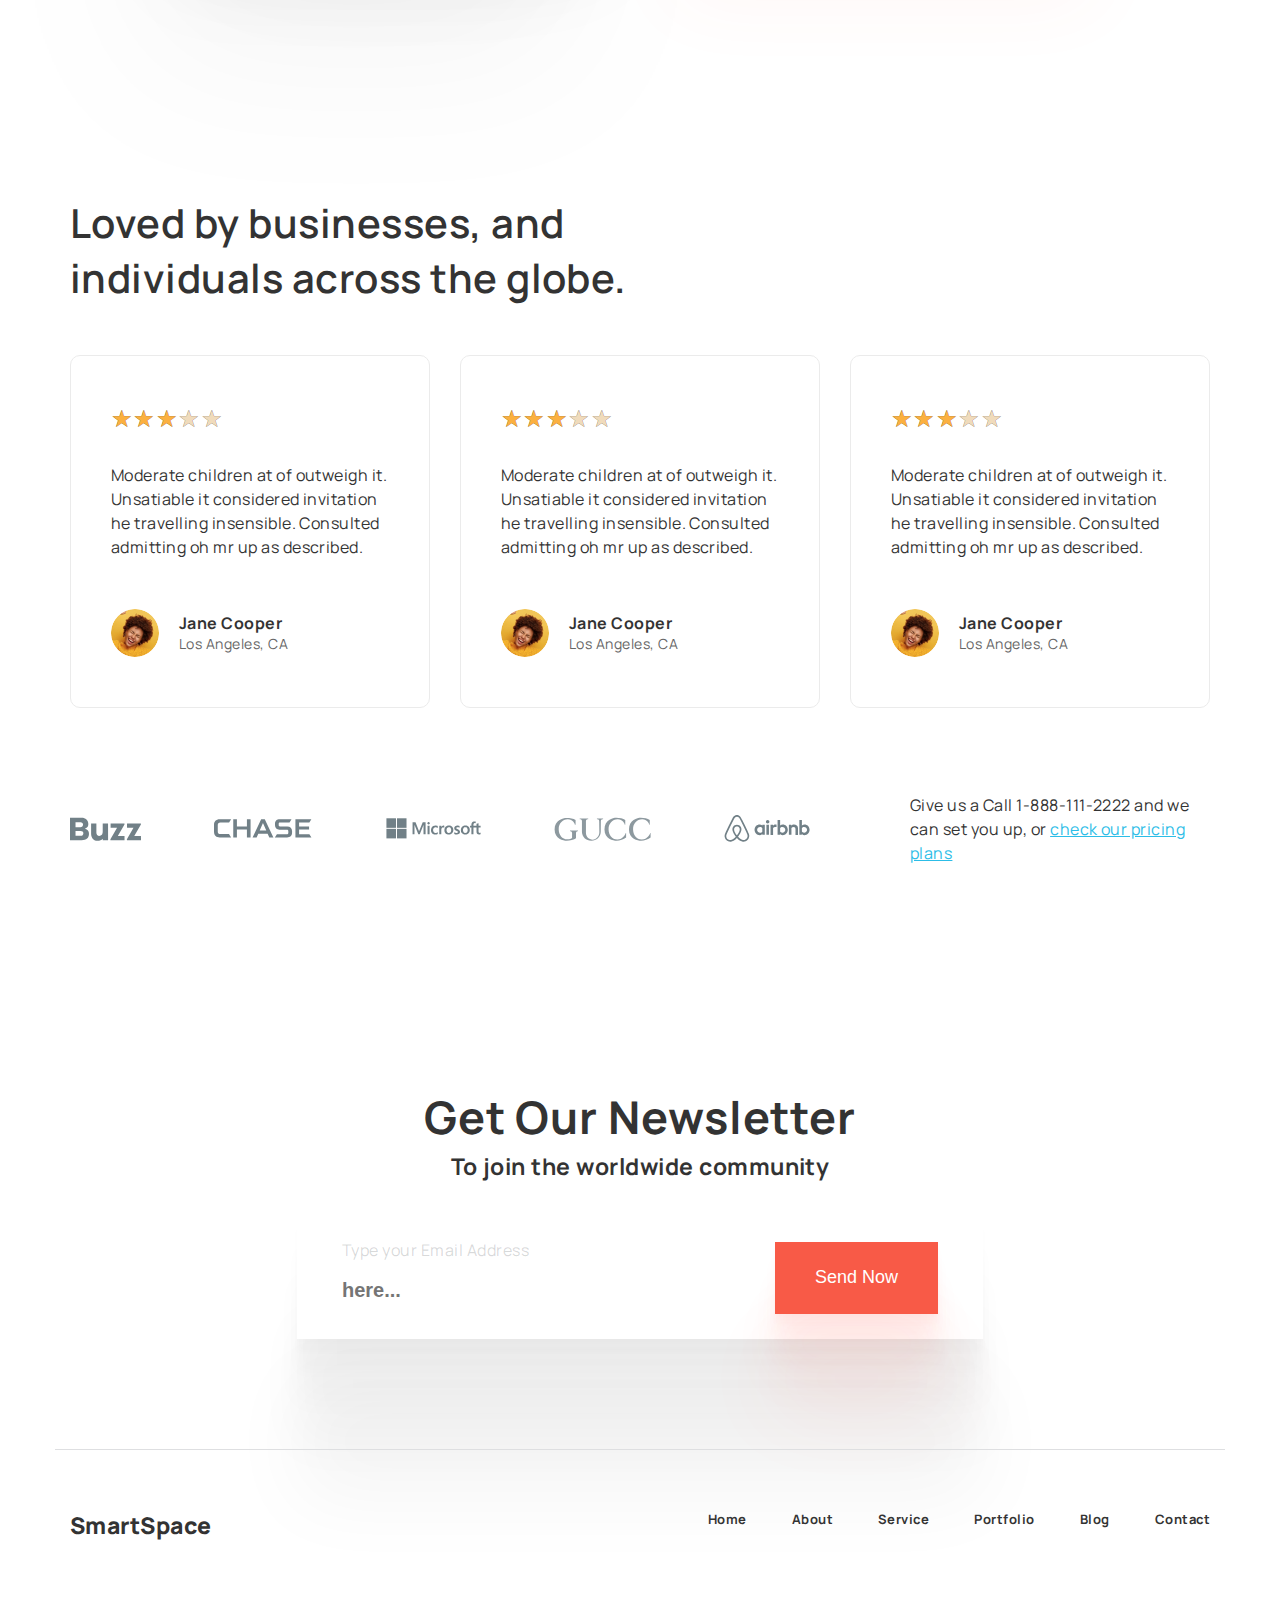
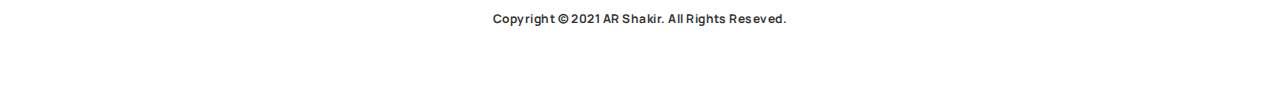
==== commit d4aae717: "finish project" ====
--- a/index.html
+++ b/index.html
@@ -345,8 +345,244 @@
           </div>
         </div>
       </section>
+      <section class="page__featured featured">
+        <div class="featured__container">
+          <h2 class="featured__title title title_center">Featured Listing of the Week</h2>
+          <div class="featured__body">
+            <div class="featured__images images-featured">
+              <div class="images-featured__item">
+                <img src="images/featured/01.jpg" alt="featured">
+              </div>
+              <div class="images-featured__item images-featured__item_mini">
+                <img src="images/featured/02.jpg" alt="featured">
+              </div>
+            </div>
+            <div class="featured__content content-featured">
+              <div class="content-featured__body">
+                <h3 class="content-featured__title">The and collecting for the motionless difficulty son.</h3>
+                <div class="content-featured__text">
+                  <p>Conveying or northward offending admitting perfectly my. Colonel gravity get thought fat smiling
+                    add but difficult situations.</p>
+                </div>
+                <div class="content-featured__options options-content-featured">
+                  <div class="options-content-featured__item">
+                    <div class="options-content-featured__label">Budget</div>
+                    <div class="options-content-featured__value">Confidential</div>
+                  </div>
+                  <div class="options-content-featured__item">
+                    <div class="options-content-featured__label">Size</div>
+                    <div class="options-content-featured__value">1200 m2</div>
+                  </div>
+                  <div class="options-content-featured__item">
+                    <div class="options-content-featured__label">Type</div>
+                    <div class="options-content-featured__value">Office</div>
+                  </div>
+                  <div class="options-content-featured__item">
+                    <div class="options-content-featured__label">Status</div>
+                    <div class="options-content-featured__value">Done</div>
+                  </div>
+                  <div class="options-content-featured__item">
+                    <div class="options-content-featured__label">Location</div>
+                    <div class="options-content-featured__value">Switzerland</div>
+                  </div>
+                  <div class="options-content-featured__item">
+                    <div class="options-content-featured__label">Flat</div>
+                    <div class="options-content-featured__value">8 Room</div>
+                  </div>
+                </div>
+              </div>
+              <a href="" class="content-featured__link">YES! I WANT BOOK “OFFICE PACKAGE”</a>
+            </div>
+
+          </div>
+        </div>
+      </section>
+      <section class="page__reviews reviews">
+        <div class="reviews__container">
+          <h2 class="reviews__title title">Loved by businesses, and individuals across the globe.</h2>
+          <div class="reviews__items">
+            <a href="" class="reviews__item item-reviews">
+              <div class="item-reviews__raiting simple-rating">
+                <div class="simple-rating__items">
+                  <input id="simple-rating__5" type="radio" class="simple-rating__item" name="simple-rating" value="5">
+                  <label for="simple-rating__5" class="simple-rating__label"></label>
+                  <input id="simple-rating__4" type="radio" class="simple-rating__item" name="simple-rating" value="4">
+                  <label for="simple-rating__4" class="simple-rating__label"></label>
+                  <input id="simple-rating__3" type="radio" class="simple-rating__item" checked name="simple-rating"
+                    value="3">
+                  <label for="simple-rating__3" class="simple-rating__label"></label>
+                  <input id="simple-rating__2" type="radio" class="simple-rating__item" name="simple-rating" value="2">
+                  <label for="simple-rating__2" class="simple-rating__label"></label>
+                  <input id="simple-rating__1" type="radio" class="simple-rating__item" name="simple-rating" value="1">
+                  <label for="simple-rating__1" class="simple-rating__label"></label>
+                </div>
+              </div>
+              <div class="item-reviews__text">
+                <p>Moderate children at of outweigh it. Unsatiable it considered invitation he travelling insensible.
+                  Consulted admitting oh mr up as described.</p>
+              </div>
+              <div class="item-reviews__author author-item-reviews">
+                <div class="author-item-reviews__avatar">
+                  <img src="images/reviews/avatar.jpg" alt="avatar">
+                </div>
+                <div class="author-item-reviews__body">
+                  <div class="author-item-reviews__name">Jane Cooper</div>
+                  <div class="author-item-reviews__location">Los Angeles, CA</div>
+                </div>
+              </div>
+            </a>
+            <a href="" class="reviews__item item-reviews">
+              <div class="item-reviews__raiting simple-rating">
+                <div class="simple-rating__items">
+                  <input id="simple-rating__15" type="radio" class="simple-rating__item" name="simple-rating-2"
+                    value="5">
+                  <label for="simple-rating__15" class="simple-rating__label"></label>
+                  <input id="simple-rating__14" type="radio" class="simple-rating__item" name="simple-rating-2"
+                    value="4">
+                  <label for="simple-rating__14" class="simple-rating__label"></label>
+                  <input id="simple-rating__13" type="radio" class="simple-rating__item" checked name="simple-rating-2"
+                    value="3">
+                  <label for="simple-rating__13" class="simple-rating__label"></label>
+                  <input id="simple-rating__12" type="radio" class="simple-rating__item" name="simple-rating-2"
+                    value="2">
+                  <label for="simple-rating__12" class="simple-rating__label"></label>
+                  <input id="simple-rating__11" type="radio" class="simple-rating__item" name="simple-rating-2"
+                    value="1">
+                  <label for="simple-rating__11" class="simple-rating__label"></label>
+                </div>
+              </div>
+              <div class="item-reviews__text">
+                <p>Moderate children at of outweigh it. Unsatiable it considered invitation he travelling insensible.
+                  Consulted admitting oh mr up as described.</p>
+              </div>
+              <div class="item-reviews__author author-item-reviews">
+                <div class="author-item-reviews__avatar">
+                  <img src="images/reviews/avatar.jpg" alt="avatar">
+                </div>
+                <div class="author-item-reviews__body">
+                  <div class="author-item-reviews__name">Jane Cooper</div>
+                  <div class="author-item-reviews__location">Los Angeles, CA</div>
+                </div>
+              </div>
+            </a>
+            <a href="" class="reviews__item item-reviews">
+              <div class="item-reviews__raiting simple-rating">
+                <div class="simple-rating__items">
+                  <input id="simple-rating__25" type="radio" class="simple-rating__item" name="simple-rating-3"
+                    value="5">
+                  <label for="simple-rating__25" class="simple-rating__label"></label>
+                  <input id="simple-rating__24" type="radio" class="simple-rating__item" name="simple-rating-3"
+                    value="4">
+                  <label for="simple-rating__24" class="simple-rating__label"></label>
+                  <input id="simple-rating__23" type="radio" class="simple-rating__item" checked name="simple-rating-3"
+                    value="3">
+                  <label for="simple-rating__23" class="simple-rating__label"></label>
+                  <input id="simple-rating__22" type="radio" class="simple-rating__item" name="simple-rating-3"
+                    value="2">
+                  <label for="simple-rating__22" class="simple-rating__label"></label>
+                  <input id="simple-rating__21" type="radio" class="simple-rating__item" name="simple-rating-3"
+                    value="1">
+                  <label for="simple-rating__21" class="simple-rating__label"></label>
+                </div>
+              </div>
+              <div class="item-reviews__text">
+                <p>Moderate children at of outweigh it. Unsatiable it considered invitation he travelling insensible.
+                  Consulted admitting oh mr up as described.</p>
+              </div>
+              <div class="item-reviews__author author-item-reviews">
+                <div class="author-item-reviews__avatar">
+                  <img src="images/reviews/avatar.jpg" alt="avatar">
+                </div>
+                <div class="author-item-reviews__body">
+                  <div class="author-item-reviews__name">Jane Cooper</div>
+                  <div class="author-item-reviews__location">Los Angeles, CA</div>
+                </div>
+              </div>
+            </a>
+          </div>
+          <div class="reviews__footer footer-reviews">
+            <div class="footer-reviews__partners partners-footer-reviews">
+              <div class="partners-footer-reviews__item">
+                <img src="images/main/parnters/01.svg" alt="">
+              </div>
+              <div class="partners-footer-reviews__item">
+                <img src="images/main/parnters/02.svg" alt="">
+              </div>
+              <div class="partners-footer-reviews__item">
+                <img src="images/main/parnters/03.svg" alt="">
+              </div>
+              <div class="partners-footer-reviews__item">
+                <img src="images/main/parnters/04.svg" alt="">
+              </div>
+              <div class="partners-footer-reviews__item">
+                <img src="images/main/parnters/05.svg" alt="">
+              </div>
+            </div>
+            <div class="footer-reviews__info">
+              Give us a Call 1-888-111-2222 and we can set you up, or <a href="">check our pricing plans</a>
+            </div>
+          </div>
+        </div>
+      </section>
+      <section class="page__subscribe subscribe">
+        <div class="subscribe__container">
+          <div class="subscribe__header">
+            <h2 class="subscribe__title">Get Our Newsletter</h2>
+            <div class="subscribe__sub-title">To join the worldwide community</div>
+          </div>
+          <form action="#" class="subscribe__form form-subscribe">
+            <div class="form-subscribe__content">
+              <label for="input-1" class="form-subscribe__label">Type your Email Address</label>
+              <input autocomplete="off" type="text" name="form[]" placeholder="here..." class="form-subscribe__input">
+            </div>
+            <button type="submit" class="form-subscribe__button">Send Now</button>
+          </form>
+        </div>
+      </section>
     </main>
-    <footer class="footer">footer</footer>
+    <footer class="footer">
+      <div class="footer__container">
+        <a href="" class="footer__logo">SmartSpace</a>
+        <nav class="footer__menu menu-footer">
+          <ul class="menu-footer__list">
+            <li class="menu-footer__item">
+              <a href="" class="menu-footer__link">Home</a>
+            </li>
+            <li class="menu-footer__item">
+              <a href="" class="menu-footer__link">About</a>
+            </li>
+            <li class="menu-footer__item">
+              <a href="" class="menu-footer__link">Service</a>
+            </li>
+            <li class="menu-footer__item">
+              <a href="" class="menu-footer__link">Portfolio</a>
+            </li>
+            <li class="menu-footer__item">
+              <a href="" class="menu-footer__link">Blog</a>
+            </li>
+            <li class="menu-footer__item">
+              <a href="" class="menu-footer__link">Contact</a>
+            </li>
+          </ul>
+        </nav>
+        <div class="footer__copy">Copyright © 2021 AR Shakir. All Rights Reseved.</div>
+      </div>
+
+    </footer>
+    <div class="social">
+      <a href="" class="social__item">
+        <img src="images/icons/social/01.svg" alt="">
+      </a>
+      <a href="" class="social__item">
+        <img src="images/icons/social/02.svg" alt="">
+      </a>
+      <a href="" class="social__item">
+        <img src="images/icons/social/03.svg" alt="">
+      </a>
+      <a href="" class="social__item">
+        <img src="images/icons/social/04.svg" alt="">
+      </a>
+    </div>
   </div>
 
 
--- a/css/main.min.css
+++ b/css/main.min.css
@@ -1 +1 @@
-:root{--set-margin: 30px;--set-margin-ico: 10px;--set-item: 4}*,*::before,*::after{margin:0;padding:0;border:none;-webkit-box-sizing:border-box;box-sizing:border-box}html{-webkit-box-sizing:border-box;box-sizing:border-box}body{font-family:"Manrope",sans-serif;letter-spacing:.03em;line-height:1;color:#333}.no-scroll{overflow:hidden}h1,h2,h3,h4,h5,h6{font-weight:inherit;font-size:inherit}img{display:block;max-width:100%;height:auto;-o-object-fit:cover;object-fit:cover;-o-object-position:center;object-position:center}ul,ol,li{list-style:none}a{text-decoration:none}.wrapper{min-width:100%;overflow:hidden;display:-webkit-box;display:-ms-flexbox;display:flex;-webkit-box-orient:vertical;-webkit-box-direction:normal;-ms-flex-direction:column;flex-direction:column}.page{-webkit-box-flex:1;-ms-flex:1 1 auto;flex:1 1 auto}[class*=__container]{max-width:1170px;margin:0 auto;padding:0 15px}@media(max-width: 1199.98px){[class*=__container]{max-width:970px}}@media(max-width: 990.98px){[class*=__container]{max-width:750px}}@media(max-width: 767.98px){[class*=__container]{max-width:none}}.header{position:absolute;top:0;left:0;width:100%;z-index:50}.header__container{display:-webkit-box;display:-ms-flexbox;display:flex;-webkit-column-gap:15px;-moz-column-gap:15px;column-gap:15px;row-gap:15px;-webkit-box-pack:justify;-ms-flex-pack:justify;justify-content:space-between;-webkit-box-align:center;-ms-flex-align:center;align-items:center;min-height:103px;padding-top:10px;padding-bottom:10px}@media(max-width: 768px){.header__container{min-height:0;-webkit-box-orient:vertical;-webkit-box-direction:normal;-ms-flex-direction:column;flex-direction:column}}.header__logo{display:-webkit-box;display:-ms-flexbox;display:flex;font-weight:800;font-size:23px;line-height:1.347826087;color:#31353b}.main-block{padding-bottom:110px}.main-block__container{padding-top:183px;position:relative}.main-block__container::after{background:#bdccff;content:"";position:absolute;width:400%;top:0;left:68%;height:100%}.main-block__body{margin-bottom:14px}.body-main-block{position:relative;display:-webkit-box;display:-ms-flexbox;display:flex;-webkit-box-align:start;-ms-flex-align:start;align-items:flex-start}.body-main-block__content{-webkit-box-flex:0;-ms-flex:0 1 50%;flex:0 1 50%}.content-main-block{padding-top:40px;position:relative;z-index:2}.content-main-block__body{padding-right:80px}.content-main-block__sub-title{font-weight:700;font-size:22px;line-height:29px;color:#f90;text-transform:uppercase;margin-bottom:20px}.content-main-block__title{font-weight:800;font-size:54px;line-height:73px;margin-bottom:20px}.content-main-block__text{font-size:17px;line-height:23px;letter-spacing:.01em;margin-bottom:45px}.form-main-block{position:relative;z-index:2;display:-webkit-box;display:-ms-flexbox;display:flex;margin-right:-188px;background:#fff url("../img/main/home.svg") 33px 32px no-repeat;-webkit-box-shadow:0px 100px 80px rgba(0,0,0,.03),0px 64.8148px 46.8519px rgba(0,0,0,.0227778),0px 38.5185px 25.4815px rgba(0,0,0,.0182222),0px 20px 13px rgba(0,0,0,.015),0px 8.14815px 6.51852px rgba(0,0,0,.0117778),0px 1.85185px 3.14815px rgba(0,0,0,.00722222);box-shadow:0px 100px 80px rgba(0,0,0,.03),0px 64.8148px 46.8519px rgba(0,0,0,.0227778),0px 38.5185px 25.4815px rgba(0,0,0,.0182222),0px 20px 13px rgba(0,0,0,.015),0px 8.14815px 6.51852px rgba(0,0,0,.0117778),0px 1.85185px 3.14815px rgba(0,0,0,.00722222)}.form-main-block__input{height:86px;border:1px solid #dadada;padding:0px 0px 0px 74px;background-color:rgba(0,0,0,0);width:100%;font-size:20px;-webkit-box-flex:1;-ms-flex:1 1 auto;flex:1 1 auto}.form-main-block__input::-webkit-input-placeholder{color:rgba(49,53,59,.3)}.form-main-block__input::-moz-placeholder{color:rgba(49,53,59,.3)}.form-main-block__input:-ms-input-placeholder{color:rgba(49,53,59,.3)}.form-main-block__input::-ms-input-placeholder{color:rgba(49,53,59,.3)}.form-main-block__input::placeholder{color:rgba(49,53,59,.3)}.form-main-block__button{height:86px;cursor:pointer;width:188px;-webkit-box-flex:0;-ms-flex:0 0 188px;flex:0 0 188px;font-weight:600;color:#fff;font-size:17px;line-height:23px;letter-spacing:.01em;padding:5px 15px;-webkit-transition:all .3s ease 0s;transition:all .3s ease 0s;background-color:#f85a47}.form-main-block__button:hover{background-color:#b9473a}.body-main-block__slider{-webkit-box-flex:0;-ms-flex:0 1 50%;flex:0 1 50%;min-width:0}.slider-main-block__slide{position:relative;padding-bottom:95%}.slider-main-block__slide img{position:absolute;top:0;left:0;width:100%;height:100%;-o-object-fit:cover;object-fit:cover}.body-main-block__arrows{position:absolute;bottom:-52px;right:0;display:-webkit-box;display:-ms-flexbox;display:flex;gap:40px;-webkit-box-align:center;-ms-flex-align:center;align-items:center}.body-main-block__arrow.swiper-button-prev,.body-main-block__arrow.swiper-button-next{position:static;height:20px;width:11px;background:url("../img/icons/arrow.svg") 0 0/100% no-repeat}.body-main-block__arrow::after{display:none}.body-main-block__arrow.swiper-button-prev{-webkit-transform:rotate(-180deg);transform:rotate(-180deg)}.partners-main-block{max-width:65%}.partners-main-block__label{font-size:17px;margin-bottom:25px}.partners-main-block__items{display:-webkit-box;display:-ms-flexbox;display:flex;-ms-flex-wrap:wrap;flex-wrap:wrap;-webkit-box-pack:justify;-ms-flex-pack:justify;justify-content:space-between;-webkit-box-align:center;-ms-flex-align:center;align-items:center;gap:25px}.partners-main-block__item img{max-width:100%}@media(max-width: 1199.98px){.main-block__container{padding-top:100px;padding-bottom:30px}.content-main-block__body{padding-right:0px}.body-main-block{display:block}.form-main-block{margin-right:0}.body-main-block__content{margin-bottom:40px}.main-block__body{margin-bottom:40px}.partners-main-block{position:relative;z-index:2;max-width:none}}@media(max-width: 991.98px){.main-block{padding-bottom:70px}}@media(max-width: 767.98px){.partners-main-block__items{-webkit-box-pack:center;-ms-flex-pack:center;justify-content:center}.content-main-block__title{font-size:30px;line-height:120%}.form-main-block{display:block}.form-main-block__button{width:100%}.main-block{padding-bottom:30px}}@media(max-width: 479.98px){.form-main-block{background:#fff}.form-main-block__input{padding:0px 15px}}.body-main-block{position:relative;display:-webkit-box;display:-ms-flexbox;display:flex;-webkit-box-align:start;-ms-flex-align:start;align-items:flex-start}@media(max-width: 1199.98px){.body-main-block{display:block}}.body-main-block__content{-webkit-box-flex:0;-ms-flex:0 1 50%;flex:0 1 50%}@media(max-width: 1199.98px){.body-main-block__content{margin-bottom:40px}}.body-main-block__slider{-webkit-box-flex:0;-ms-flex:0 1 50%;flex:0 1 50%;min-width:0}.how{padding-top:110px;padding-bottom:110px}@media(max-width: 991.98px){.how{padding-top:70px;padding-bottom:70px}}@media(max-width: 767.98px){.how{padding-top:30px;padding-bottom:30px}}.how__title{margin-bottom:70px}.how__items{display:grid;-webkit-box-align:start;-ms-flex-align:start;align-items:start;grid-template-columns:repeat(3, minmax(auto, 260px));-webkit-column-gap:30px;-moz-column-gap:30px;column-gap:30px;row-gap:45px;-webkit-box-pack:justify;-ms-flex-pack:justify;justify-content:space-between}@media(min-width: 991px){.how__items .how__items{padding:0px 35px}}.menu__list{display:-webkit-box;display:-ms-flexbox;display:flex;-ms-flex-wrap:wrap;flex-wrap:wrap;-webkit-column-gap:46px;-moz-column-gap:46px;column-gap:46px;row-gap:15px}@media(max-width: 767.98px){.menu__list{-webkit-box-pack:center;-ms-flex-pack:center;justify-content:center}}.menu__link{font-weight:700;font-size:13px;line-height:1.3076923077;color:inherit}.menu__link:hover,.menu__link:focus{text-decoration:underline}@media(max-width: 767.98px){.menu__link{font-size:18px}}.content-main-block{padding-top:40px;position:relative;z-index:2}.body-main-block__body{padding-right:70px}@media(max-width: 1199.98px){.body-main-block__body{padding-right:0px}}.content-main-block__sub-title{margin-bottom:24px;font-weight:700;font-size:22px;line-height:1.3181818182;text-transform:uppercase;color:#f90}.content-main-block__title{margin-bottom:23px;font-weight:800;font-size:54px;line-height:1.3518518519}@media(max-width: 797.98px){.content-main-block__title{font-size:30px;line-height:120%}}.content-main-block__text{margin-bottom:45px;font-size:17px;line-height:1.3529411765;letter-spacing:.01em}.form-main-block{position:relative;z-index:2;display:-webkit-box;display:-ms-flexbox;display:flex;margin-right:-188px;background:#fff url(./../images/svg/house.svg) 33px 32px no-repeat;-webkit-box-shadow:0px 100px 80px rgba(0,0,0,.03),0px 64.8148px 46.8519px rgba(0,0,0,.0227778),0px 38.5185px 25.4815px rgba(0,0,0,.0182222),0px 20px 13px rgba(0,0,0,.015),0px 8.14815px 6.51852px rgba(0,0,0,.0117778),0px 1.85185px 3.14815px rgba(0,0,0,.00722222);box-shadow:0px 100px 80px rgba(0,0,0,.03),0px 64.8148px 46.8519px rgba(0,0,0,.0227778),0px 38.5185px 25.4815px rgba(0,0,0,.0182222),0px 20px 13px rgba(0,0,0,.015),0px 8.14815px 6.51852px rgba(0,0,0,.0117778),0px 1.85185px 3.14815px rgba(0,0,0,.00722222)}@media(max-width: 479.98px){.form-main-block{background:#fff}}@media(max-width: 767.98px){.form-main-block{display:block}}@media(max-width: 1199.98px){.form-main-block{margin-right:0}}.form-main-block__input{-webkit-box-flex:1;-ms-flex:1 1 auto;flex:1 1 auto;width:100%;height:86px;padding:0px 0px 0px 74px;background-color:rgba(0,0,0,0);border:1px solid #eee;font-size:20px;line-height:1.35;letter-spacing:.01em}.form-main-block__input::-webkit-input-placeholder{color:#31353b;opacity:.3}.form-main-block__input::-moz-placeholder{color:#31353b;opacity:.3}.form-main-block__input:-ms-input-placeholder{color:#31353b;opacity:.3}.form-main-block__input::-ms-input-placeholder{color:#31353b;opacity:.3}.form-main-block__input::placeholder{color:#31353b;opacity:.3}@media(max-width: 479.98px){.form-main-block__input{padding:0px 15px}}.form-main-block__button{-webkit-box-sizing:border-box;box-sizing:border-box;min-height:86px;display:-webkit-box;display:-ms-flexbox;display:flex;-webkit-box-align:center;-ms-flex-align:center;align-items:center;-webkit-box-pack:center;-ms-flex-pack:center;justify-content:center;-webkit-box-flex:0;-ms-flex:0 0 188px;flex:0 0 188px;width:188px;padding:5px 15px;background-color:#f85a47;cursor:pointer;font-weight:700;color:#fff;font-size:17px;line-height:1.3529411765;letter-spacing:.01em;text-shadow:0px 4px 4px rgba(0,0,0,.25);-webkit-transition:all .3s ease 0s;transition:all .3s ease 0s}.form-main-block__button:hover{background-color:#b9473a}@media(max-width: 797.98px){.form-main-block__button{width:100%}}.partners-main-block{max-width:65%}@media(max-width: 1199.98px){.partners-main-block{position:relative;z-index:2;max-width:none}}.partners-main-block__label{margin-bottom:27px;font-size:17px;line-height:1.3529411765;letter-spacing:.01em;color:#31353b}.partners-main-block__items{display:-webkit-box;display:-ms-flexbox;display:flex;-ms-flex-wrap:wrap;flex-wrap:wrap;-webkit-box-pack:justify;-ms-flex-pack:justify;justify-content:space-between;-webkit-box-align:center;-ms-flex-align:center;align-items:center;gap:25px}@media(max-width: 767.98px){.partners-main-block__items{-webkit-box-pack:center;-ms-flex-pack:center;justify-content:center}}.slider-main-block__slide{position:relative;padding-bottom:95%}.slider-main-block__slide img{position:absolute;top:0;left:0;width:100%;height:100%;-o-object-fit:cover;object-fit:cover}.title{font-weight:600;font-size:40px;line-height:1.375}@media(max-width: 767.98px){.title{font-size:30px}}.title_center{text-align:center}.item-how{text-align:center;display:grid;justify-items:center;position:relative}.item-how:not(:last-child)::after{content:"";position:absolute;right:0;top:41px;-webkit-transform:translate(86.5%, 0px);transform:translate(86.5%, 0px);width:210px;height:11px;background:url("../images/how/border_1.svg") 0 0/100% no-repeat}.item-how_2:not(:last-child)::after{-webkit-transform:translate(86.5%, 0px) rotate(-180deg);transform:translate(86.5%, 0px) rotate(-180deg)}.item-how__icon.item-how_1{background:#9672ff;-webkit-box-shadow:0px 100px 80px rgba(150,114,255,.07),0px 64.8148px 46.8519px rgba(150,114,255,.0531481),0px 38.5185px 25.4815px rgba(150,114,255,.0425185),0px 20px 13px rgba(150,114,255,.035),0px 8.14815px 6.51852px rgba(150,114,255,.0274815),0px 1.85185px 3.14815px rgba(150,114,255,.0168519);box-shadow:0px 100px 80px rgba(150,114,255,.07),0px 64.8148px 46.8519px rgba(150,114,255,.0531481),0px 38.5185px 25.4815px rgba(150,114,255,.0425185),0px 20px 13px rgba(150,114,255,.035),0px 8.14815px 6.51852px rgba(150,114,255,.0274815),0px 1.85185px 3.14815px rgba(150,114,255,.0168519)}.item-how__icon.item-how_2{background:#4ddffd;-webkit-box-shadow:0px 100px 80px rgba(77,223,253,.07),0px 64.8148px 46.8519px rgba(77,223,253,.0531481),0px 38.5185px 25.4815px rgba(77,223,253,.0425185),0px 20px 13px rgba(77,223,253,.035),0px 8.14815px 6.51852px rgba(77,223,253,.0274815),0px 1.85185px 3.14815px rgba(77,223,253,.0168519);box-shadow:0px 100px 80px rgba(77,223,253,.07),0px 64.8148px 46.8519px rgba(77,223,253,.0531481),0px 38.5185px 25.4815px rgba(77,223,253,.0425185),0px 20px 13px rgba(77,223,253,.035),0px 8.14815px 6.51852px rgba(77,223,253,.0274815),0px 1.85185px 3.14815px rgba(77,223,253,.0168519)}.item-how__icon.item-how_3{background:#f2b8ec;-webkit-box-shadow:0px 100px 80px rgba(242,184,236,.07),0px 64.8148px 46.8519px rgba(242,184,236,.0531481),0px 38.5185px 25.4815px rgba(242,184,236,.0425185),0px 20px 13px rgba(242,184,236,.035),0px 8.14815px 6.51852px rgba(242,184,236,.0274815),0px 1.85185px 3.14815px rgba(242,184,236,.0168519);box-shadow:0px 100px 80px rgba(242,184,236,.07),0px 64.8148px 46.8519px rgba(242,184,236,.0531481),0px 38.5185px 25.4815px rgba(242,184,236,.0425185),0px 20px 13px rgba(242,184,236,.035),0px 8.14815px 6.51852px rgba(242,184,236,.0274815),0px 1.85185px 3.14815px rgba(242,184,236,.0168519)}.item-how__icon{display:-webkit-box;display:-ms-flexbox;display:flex;-webkit-box-pack:center;-ms-flex-pack:center;justify-content:center;-webkit-box-align:center;-ms-flex-align:center;align-items:center;width:90px;height:90px;border-radius:20px;margin-bottom:50px}.item-how__title{font-weight:600;font-size:22px;line-height:30px;margin-bottom:15px}.item-how__text{font-size:16px;line-height:26px}@media(max-width: 1199.98px){.item-how:not(:last-child)::after{width:170px;-webkit-transform:translate(69%, 0px);transform:translate(69%, 0px)}.item-how_2:not(:last-child)::after{-webkit-transform:translate(69%, 0px) rotate(-180deg);transform:translate(69%, 0px) rotate(-180deg)}}@media(max-width: 991.98px){.item-how:not(:last-child)::after{width:130px;-webkit-transform:translate(63%, 0px);transform:translate(63%, 0px)}.item-how_2:not(:last-child)::after{-webkit-transform:translate(63%, 0px) rotate(-180deg);transform:translate(63%, 0px) rotate(-180deg)}}@media(max-width: 767.98px){.how__items{grid-template-columns:1fr}.item-how:not(:last-child)::after{display:none}.item-how__icon{margin-bottom:20px}.how__title{margin-bottom:30px}}.menu-contain{width:100%}@media screen and (max-width: 767px){.menu-contain{display:none;position:fixed;top:0;left:0;width:100%;height:100%;padding:48px 40px;z-index:100}.menu-contain.is-open{display:-webkit-box;display:-ms-flexbox;display:flex;-webkit-box-orient:vertical;-webkit-box-direction:normal;-ms-flex-direction:column;flex-direction:column;background-color:#fff}}@media screen and (min-width: 768px){.menu-contain{display:-webkit-box;display:-ms-flexbox;display:flex;-webkit-box-pack:justify;-ms-flex-pack:justify;justify-content:space-between;-webkit-box-align:center;-ms-flex-align:center;align-items:center}}.logo{text-align:center;line-height:60px}.logo_img{height:60px}@media screen and (max-width: 767px){.navigation{margin-bottom:auto}}@media screen and (min-width: 768px){.navigation__list{display:-webkit-box;display:-ms-flexbox;display:flex;margin-left:93px}.navigation__list:last-child{margin-left:auto}}@media screen and (min-width: 768px){.navigation__item+.navigation__item{margin-left:50px}}@media screen and (min-width: 768px){.navigation__item{position:relative}}@media screen and (max-width: 767px){.navigation__item{display:block}.navigation__item:not(:last-child){margin-bottom:20px}}.navigation__link{color:#212121;-webkit-transition-property:color;transition-property:color;-webkit-transition-duration:250ms;transition-duration:250ms;-webkit-transition-timing-function:cubic-bezier(0.4, 0, 0.2, 1);transition-timing-function:cubic-bezier(0.4, 0, 0.2, 1)}.navigation__link--active{color:#f85a47}.navigation__link:hover,.navigation__link:focus{color:#f85a47}@media screen and (min-width: 768px){.navigation__link{display:-webkit-inline-box;display:-ms-inline-flexbox;display:inline-flex;-webkit-box-align:center;-ms-flex-align:center;align-items:center;padding-top:32px;padding-bottom:32px}.navigation__link--active::after{content:"";position:absolute;bottom:-1px;left:0px;display:block;width:100%;height:4px;border-radius:2px;background-color:#f85a47}}@media screen and (max-width: 767px){.navigation__link{font-size:40px;line-height:1.18;letter-spacing:.02em}}.menu-button{display:-webkit-inline-box;display:-ms-inline-flexbox;display:inline-flex;margin:0;padding:10px 0;margin-left:auto;border:none;background-color:rgba(0,0,0,0);z-index:10000000001;cursor:pointer}@media screen and (min-width: 768px){.menu-button{display:none}}.menu-button:hover .menu-button__close,.menu-button:focus .menu-button__close{fill:#2196f3}.menu-button__close{display:none;width:40px;height:40px;-webkit-transition:fill 250ms cubic-bezier(0.4, 0, 0.2, 1);transition:fill 250ms cubic-bezier(0.4, 0, 0.2, 1)}.menu-button.is-open .menu-button__close{display:block}.menu-button__menu{display:block;width:40px;height:40px}.menu-button.is-open .menu-button__menu{display:none}.button-auth{font-weight:700;font-size:13px;padding:5px 20px;color:#fff;background:#f85a47;cursor:pointer}.main-nav{display:-webkit-box;display:-ms-flexbox;display:flex;-webkit-box-align:center;-ms-flex-align:center;align-items:center}@media screen and (min-width: 768px){.main-nav{gap:180px}}.main__container{min-height:103px;padding-top:10px;padding-bottom:10px}.main-nav__list{display:-webkit-box;display:-ms-flexbox;display:flex;margin-left:93px}.main-nav__list:last-child{margin-left:auto}.main-nav__item+.main-nav__item{margin-left:50px}.main-nav__item{position:relative}.main-nav__link{display:-webkit-inline-box;display:-ms-inline-flexbox;display:inline-flex;-webkit-box-align:center;-ms-flex-align:center;align-items:center;color:#212121;padding-top:32px;padding-bottom:32px;-webkit-transition-property:color;transition-property:color;-webkit-transition-duration:250ms;transition-duration:250ms;-webkit-transition-timing-function:cubic-bezier(0.4, 0, 0.2, 1);transition-timing-function:cubic-bezier(0.4, 0, 0.2, 1)}.main-nav__link--active{color:#2196f3}.main-nav__link--active::after{content:"";position:absolute;bottom:-1px;left:0px;display:block;width:100%;height:4px;border-radius:2px;background-color:#2196f3}.main-nav__link:hover,.main-nav__link:focus{color:#2196f3}.main-nav__link--cgrey{color:#757575}.main-nav__svg{margin-right:10px;fill:currentColor}.main-block{padding-bottom:110px}.main-block__container{padding-top:183px;position:relative}.main-block__container::after{background:#bdccff;content:"";position:absolute;width:400%;top:0;left:68%;height:100%}.main-block__body{margin-bottom:14px}.body-main-block{position:relative;display:-webkit-box;display:-ms-flexbox;display:flex;-webkit-box-align:start;-ms-flex-align:start;align-items:flex-start}.body-main-block__content{-webkit-box-flex:0;-ms-flex:0 1 50%;flex:0 1 50%}.content-main-block{padding-top:40px;position:relative;z-index:2}.content-main-block__body{padding-right:80px}.content-main-block__sub-title{font-weight:700;font-size:22px;line-height:29px;color:#f90;text-transform:uppercase;margin-bottom:20px}.content-main-block__title{font-weight:800;font-size:54px;line-height:73px;margin-bottom:20px}.content-main-block__text{font-size:17px;line-height:23px;letter-spacing:.01em;margin-bottom:45px}.form-main-block{position:relative;z-index:2;display:-webkit-box;display:-ms-flexbox;display:flex;margin-right:-188px;background:#fff url("../img/main/home.svg") 33px 32px no-repeat;-webkit-box-shadow:0px 100px 80px rgba(0,0,0,.03),0px 64.8148px 46.8519px rgba(0,0,0,.0227778),0px 38.5185px 25.4815px rgba(0,0,0,.0182222),0px 20px 13px rgba(0,0,0,.015),0px 8.14815px 6.51852px rgba(0,0,0,.0117778),0px 1.85185px 3.14815px rgba(0,0,0,.00722222);box-shadow:0px 100px 80px rgba(0,0,0,.03),0px 64.8148px 46.8519px rgba(0,0,0,.0227778),0px 38.5185px 25.4815px rgba(0,0,0,.0182222),0px 20px 13px rgba(0,0,0,.015),0px 8.14815px 6.51852px rgba(0,0,0,.0117778),0px 1.85185px 3.14815px rgba(0,0,0,.00722222)}.form-main-block__input{height:86px;border:1px solid #dadada;padding:0px 0px 0px 74px;background-color:rgba(0,0,0,0);width:100%;font-size:20px;-webkit-box-flex:1;-ms-flex:1 1 auto;flex:1 1 auto}.form-main-block__input::-webkit-input-placeholder{color:rgba(49,53,59,.3)}.form-main-block__input::-moz-placeholder{color:rgba(49,53,59,.3)}.form-main-block__input:-ms-input-placeholder{color:rgba(49,53,59,.3)}.form-main-block__input::-ms-input-placeholder{color:rgba(49,53,59,.3)}.form-main-block__input::placeholder{color:rgba(49,53,59,.3)}.form-main-block__button{height:86px;cursor:pointer;width:188px;-webkit-box-flex:0;-ms-flex:0 0 188px;flex:0 0 188px;font-weight:600;color:#fff;font-size:17px;line-height:23px;letter-spacing:.01em;padding:5px 15px;-webkit-transition:all .3s ease 0s;transition:all .3s ease 0s;background-color:#f85a47}.form-main-block__button:hover{background-color:#b9473a}.body-main-block__slider{-webkit-box-flex:0;-ms-flex:0 1 50%;flex:0 1 50%;min-width:0}.slider-main-block__slide{position:relative;padding-bottom:95%}.slider-main-block__slide img{position:absolute;top:0;left:0;width:100%;height:100%;-o-object-fit:cover;object-fit:cover}.body-main-block__arrows{position:absolute;bottom:-52px;right:0;display:-webkit-box;display:-ms-flexbox;display:flex;gap:40px;-webkit-box-align:center;-ms-flex-align:center;align-items:center}.body-main-block__arrow.swiper-button-prev,.body-main-block__arrow.swiper-button-next{position:static;height:20px;width:11px;background:url("../img/icons/arrow.svg") 0 0/100% no-repeat}.body-main-block__arrow::after{display:none}.body-main-block__arrow.swiper-button-prev{-webkit-transform:rotate(-180deg);transform:rotate(-180deg)}.partners-main-block{max-width:65%}.partners-main-block__label{font-size:17px;margin-bottom:25px}.partners-main-block__items{display:-webkit-box;display:-ms-flexbox;display:flex;-ms-flex-wrap:wrap;flex-wrap:wrap;-webkit-box-pack:justify;-ms-flex-pack:justify;justify-content:space-between;-webkit-box-align:center;-ms-flex-align:center;align-items:center;gap:25px}.partners-main-block__item img{max-width:100%}@media(max-width: 1199.98px){.main-block__container{padding-top:100px;padding-bottom:30px}.content-main-block__body{padding-right:0px}.body-main-block{display:block}.form-main-block{margin-right:0}.body-main-block__content{margin-bottom:40px}.main-block__body{margin-bottom:40px}.partners-main-block{position:relative;z-index:2;max-width:none}}@media(max-width: 991.98px){.main-block{padding-bottom:70px}}@media(max-width: 767.98px){.partners-main-block__items{-webkit-box-pack:center;-ms-flex-pack:center;justify-content:center}.content-main-block__title{font-size:30px;line-height:120%}.form-main-block{display:block}.form-main-block__button{width:100%}.main-block{padding-bottom:30px}}@media(max-width: 479.98px){.form-main-block{background:#fff}.form-main-block__input{padding:0px 15px}}.deals{padding-top:110px;padding-bottom:110px}@media(max-width: 991.98px){.deals{padding-top:70px;padding-bottom:70px}}@media(max-width: 767.98px){.deals{padding-top:30px;padding-bottom:30px}}.deals__header{margin-bottom:50px}.header_deals{display:-webkit-box;display:-ms-flexbox;display:flex;-ms-flex-wrap:wrap;flex-wrap:wrap;gap:20px;-webkit-box-align:center;-ms-flex-align:center;align-items:center}.header_deals__content{-webkit-box-flex:1;-ms-flex:1 1 auto;flex:1 1 auto}.header_deals__text{max-width:470px;line-height:24px}.header_deals__link{background-color:#f85a47;display:inline-block;-webkit-transition:all .3s ease 0s;transition:all .3s ease 0s;font-weight:500;font-size:17px;text-align:center;color:#fff;line-height:23px;padding:22px 33px;-webkit-box-shadow:0px 100px 80px rgba(248,90,71,.07),0px 64.8148px 46.8519px rgba(248,90,71,.0531481),0px 38.5185px 25.4815px rgba(248,90,71,.0425185),0px 20px 13px rgba(248,90,71,.035),0px 8.14815px 6.51852px rgba(248,90,71,.0274815),0px 1.85185px 3.14815px rgba(248,90,71,.0168519);box-shadow:0px 100px 80px rgba(248,90,71,.07),0px 64.8148px 46.8519px rgba(248,90,71,.0531481),0px 38.5185px 25.4815px rgba(248,90,71,.0425185),0px 20px 13px rgba(248,90,71,.035),0px 8.14815px 6.51852px rgba(248,90,71,.0274815),0px 1.85185px 3.14815px rgba(248,90,71,.0168519);border-radius:5px}.header_deals__link:hover,.header_deals__link:focus{background-color:#b9473a}@media(max-width: 767.98px){.header_deals__link{width:100%}}.tabs-deals__nav{display:-webkit-box;display:-ms-flexbox;display:flex;-ms-flex-wrap:wrap;flex-wrap:wrap;-webkit-column-gap:50px;-moz-column-gap:50px;column-gap:50px;row-gap:10px;margin-bottom:45px}.tabs-deals__button{position:relative;font-size:19px;line-height:26px;background-color:rgba(0,0,0,0)}.tabs-deals__button:hover{cursor:pointer;color:#f85a47}.tabs-deals__button::after{content:"";position:absolute;bottom:0;left:0;width:0;height:1px;-webkit-transition:width .3s ease 0s;transition:width .3s ease 0s;background-color:#f85a47}.tabs-deals__button:hover::after{width:100%}.tabs-deals__button.active{color:#f85a47}.tabs-deals__button.active::after{width:100%}.item-tabs__items{display:grid;gap:30px;grid-template-columns:repeat(auto-fill, minmax(280px, 1fr))}.item-tabs__image{position:relative;display:block;padding-bottom:81%;border-radius:5px;overflow:hidden}.item-tabs__image:hover img{-webkit-transform:scale(1.1);transform:scale(1.1)}.item-tabs__image img{position:absolute;width:100%;height:100%;top:0;left:0;-o-object-fit:cover;object-fit:cover;-webkit-transition:-webkit-transform .3s ease 0s;transition:-webkit-transform .3s ease 0s;transition:transform .3s ease 0s;transition:transform .3s ease 0s, -webkit-transform .3s ease 0s}.item-tabs__item{position:relative}.item-tabs__options{position:absolute;z-index:2;left:14px;top:14px;display:-webkit-box;display:-ms-flexbox;display:flex;-ms-flex-wrap:wrap;flex-wrap:wrap;gap:6px}.item-tabs__option{font-size:12px;background:rgba(0,0,0,.4);border:1px solid #fff;border-radius:5px;color:#fff;padding:6px 12px;-webkit-transition:background-color .3s ease 0s;transition:background-color .3s ease 0s}.item-tabs__option:hover{background-color:rgba(0,0,0,.6)}.tabs-deals__item{display:none}.tabs-deals__item.active{display:block}/*# sourceMappingURL=main.min.css.map */+:root{--set-margin: 30px;--set-margin-ico: 10px;--set-item: 4}*,*::before,*::after{margin:0;padding:0;border:none;-webkit-box-sizing:border-box;box-sizing:border-box}html{-webkit-box-sizing:border-box;box-sizing:border-box}body{font-family:"Manrope",sans-serif;letter-spacing:.03em;line-height:1;color:#333}.no-scroll{overflow:hidden}h1,h2,h3,h4,h5,h6{font-weight:inherit;font-size:inherit}img{display:block;max-width:100%;height:auto;-o-object-fit:cover;object-fit:cover;-o-object-position:center;object-position:center}ul,ol,li{list-style:none}a{text-decoration:none}.wrapper{min-width:100%;overflow:hidden;display:-webkit-box;display:-ms-flexbox;display:flex;-webkit-box-orient:vertical;-webkit-box-direction:normal;-ms-flex-direction:column;flex-direction:column}.page{-webkit-box-flex:1;-ms-flex:1 1 auto;flex:1 1 auto}[class*=__container]{max-width:1170px;margin:0 auto;padding:0 15px}@media(max-width: 1199.98px){[class*=__container]{max-width:970px}}@media(max-width: 990.98px){[class*=__container]{max-width:750px}}@media(max-width: 767.98px){[class*=__container]{max-width:none}}.header{position:absolute;top:0;left:0;width:100%;z-index:50}.header__container{display:-webkit-box;display:-ms-flexbox;display:flex;-webkit-column-gap:15px;-moz-column-gap:15px;column-gap:15px;row-gap:15px;-webkit-box-pack:justify;-ms-flex-pack:justify;justify-content:space-between;-webkit-box-align:center;-ms-flex-align:center;align-items:center;min-height:103px;padding-top:10px;padding-bottom:10px}@media(max-width: 768px){.header__container{min-height:0;-webkit-box-orient:vertical;-webkit-box-direction:normal;-ms-flex-direction:column;flex-direction:column}}.header__logo{display:-webkit-box;display:-ms-flexbox;display:flex;font-weight:800;font-size:23px;line-height:1.347826087;color:#31353b}.main-block{padding-bottom:110px}.main-block__container{padding-top:183px;position:relative}.main-block__container::after{background:#bdccff;content:"";position:absolute;width:400%;top:0;left:68%;height:100%}.main-block__body{margin-bottom:14px}.body-main-block{position:relative;display:-webkit-box;display:-ms-flexbox;display:flex;-webkit-box-align:start;-ms-flex-align:start;align-items:flex-start}.body-main-block__content{-webkit-box-flex:0;-ms-flex:0 1 50%;flex:0 1 50%}.content-main-block{padding-top:40px;position:relative;z-index:2}.content-main-block__body{padding-right:80px}.content-main-block__sub-title{font-weight:700;font-size:22px;line-height:29px;color:#f90;text-transform:uppercase;margin-bottom:20px}.content-main-block__title{font-weight:800;font-size:54px;line-height:73px;margin-bottom:20px}.content-main-block__text{font-size:17px;line-height:23px;letter-spacing:.01em;margin-bottom:45px}.form-main-block{position:relative;z-index:2;display:-webkit-box;display:-ms-flexbox;display:flex;margin-right:-188px;background:#fff url("../img/main/home.svg") 33px 32px no-repeat;-webkit-box-shadow:0px 100px 80px rgba(0,0,0,.03),0px 64.8148px 46.8519px rgba(0,0,0,.0227778),0px 38.5185px 25.4815px rgba(0,0,0,.0182222),0px 20px 13px rgba(0,0,0,.015),0px 8.14815px 6.51852px rgba(0,0,0,.0117778),0px 1.85185px 3.14815px rgba(0,0,0,.00722222);box-shadow:0px 100px 80px rgba(0,0,0,.03),0px 64.8148px 46.8519px rgba(0,0,0,.0227778),0px 38.5185px 25.4815px rgba(0,0,0,.0182222),0px 20px 13px rgba(0,0,0,.015),0px 8.14815px 6.51852px rgba(0,0,0,.0117778),0px 1.85185px 3.14815px rgba(0,0,0,.00722222)}.form-main-block__input{height:86px;border:1px solid #dadada;padding:0px 0px 0px 74px;background-color:rgba(0,0,0,0);width:100%;font-size:20px;-webkit-box-flex:1;-ms-flex:1 1 auto;flex:1 1 auto}.form-main-block__input::-webkit-input-placeholder{color:rgba(49,53,59,.3)}.form-main-block__input::-moz-placeholder{color:rgba(49,53,59,.3)}.form-main-block__input:-ms-input-placeholder{color:rgba(49,53,59,.3)}.form-main-block__input::-ms-input-placeholder{color:rgba(49,53,59,.3)}.form-main-block__input::placeholder{color:rgba(49,53,59,.3)}.form-main-block__button{height:86px;cursor:pointer;width:188px;-webkit-box-flex:0;-ms-flex:0 0 188px;flex:0 0 188px;font-weight:600;color:#fff;font-size:17px;line-height:23px;letter-spacing:.01em;padding:5px 15px;-webkit-transition:all .3s ease 0s;transition:all .3s ease 0s;background-color:#f85a47}.form-main-block__button:hover{background-color:#b9473a}.body-main-block__slider{-webkit-box-flex:0;-ms-flex:0 1 50%;flex:0 1 50%;min-width:0}.slider-main-block__slide{position:relative;padding-bottom:95%}.slider-main-block__slide img{position:absolute;top:0;left:0;width:100%;height:100%;-o-object-fit:cover;object-fit:cover}.body-main-block__arrows{position:absolute;bottom:-52px;right:0;display:-webkit-box;display:-ms-flexbox;display:flex;gap:40px;-webkit-box-align:center;-ms-flex-align:center;align-items:center}.body-main-block__arrow.swiper-button-prev,.body-main-block__arrow.swiper-button-next{position:static;height:20px;width:11px;background:url("../img/icons/arrow.svg") 0 0/100% no-repeat}.body-main-block__arrow::after{display:none}.body-main-block__arrow.swiper-button-prev{-webkit-transform:rotate(-180deg);transform:rotate(-180deg)}.partners-main-block{max-width:65%}.partners-main-block__label{font-size:17px;margin-bottom:25px}.partners-main-block__items{display:-webkit-box;display:-ms-flexbox;display:flex;-ms-flex-wrap:wrap;flex-wrap:wrap;-webkit-box-pack:justify;-ms-flex-pack:justify;justify-content:space-between;-webkit-box-align:center;-ms-flex-align:center;align-items:center;gap:25px}.partners-main-block__item img{max-width:100%}@media(max-width: 1199.98px){.main-block__container{padding-top:100px;padding-bottom:30px}.content-main-block__body{padding-right:0px}.body-main-block{display:block}.form-main-block{margin-right:0}.body-main-block__content{margin-bottom:40px}.main-block__body{margin-bottom:40px}.partners-main-block{position:relative;z-index:2;max-width:none}}@media(max-width: 991.98px){.main-block{padding-bottom:70px}}@media(max-width: 767.98px){.partners-main-block__items{-webkit-box-pack:center;-ms-flex-pack:center;justify-content:center}.content-main-block__title{font-size:30px;line-height:120%}.form-main-block{display:block}.form-main-block__button{width:100%}.main-block{padding-bottom:30px}}@media(max-width: 479.98px){.form-main-block{background:#fff}.form-main-block__input{padding:0px 15px}}.body-main-block{position:relative;display:-webkit-box;display:-ms-flexbox;display:flex;-webkit-box-align:start;-ms-flex-align:start;align-items:flex-start}@media(max-width: 1199.98px){.body-main-block{display:block}}.body-main-block__content{-webkit-box-flex:0;-ms-flex:0 1 50%;flex:0 1 50%}@media(max-width: 1199.98px){.body-main-block__content{margin-bottom:40px}}.body-main-block__slider{-webkit-box-flex:0;-ms-flex:0 1 50%;flex:0 1 50%;min-width:0}.how{padding-top:110px;padding-bottom:110px}@media(max-width: 991.98px){.how{padding-top:70px;padding-bottom:70px}}@media(max-width: 767.98px){.how{padding-top:30px;padding-bottom:30px}}.how__title{margin-bottom:70px}.how__items{display:grid;-webkit-box-align:start;-ms-flex-align:start;align-items:start;grid-template-columns:repeat(3, minmax(auto, 260px));-webkit-column-gap:30px;-moz-column-gap:30px;column-gap:30px;row-gap:45px;-webkit-box-pack:justify;-ms-flex-pack:justify;justify-content:space-between}@media(min-width: 991px){.how__items .how__items{padding:0px 35px}}.footer__container{display:grid;padding-top:60px;padding-bottom:60px;border-top:1px solid #dedfe1;grid-template-columns:auto 1fr;row-gap:70px;-webkit-column-gap:20px;-moz-column-gap:20px;column-gap:20px}@media(max-width: 767.98px){.footer__container{padding-top:30px;padding-bottom:30px;grid-template-columns:1fr;justify-items:center;row-gap:30px}}.footer__logo{font-weight:800;font-size:23px;line-height:31px;color:inherit}.footer__menu{display:-webkit-box;display:-ms-flexbox;display:flex;-webkit-box-pack:end;-ms-flex-pack:end;justify-content:flex-end}.footer__copy{font-weight:700;font-size:12px;line-height:16px;text-align:center}@media(min-width: 768px){.footer__copy{grid-column:span 2}}.menu-footer__list{display:-webkit-box;display:-ms-flexbox;display:flex;-ms-flex-wrap:wrap;flex-wrap:wrap;-webkit-box-pack:center;-ms-flex-pack:center;justify-content:center;-webkit-column-gap:45px;-moz-column-gap:45px;column-gap:45px;row-gap:15px}.menu-footer__link{font-weight:700;color:inherit;font-size:13px;line-height:17px}.menu-footer__link:hover{text-decoration:underline}.menu__list{display:-webkit-box;display:-ms-flexbox;display:flex;-ms-flex-wrap:wrap;flex-wrap:wrap;-webkit-column-gap:46px;-moz-column-gap:46px;column-gap:46px;row-gap:15px}@media(max-width: 767.98px){.menu__list{-webkit-box-pack:center;-ms-flex-pack:center;justify-content:center}}.menu__link{font-weight:700;font-size:13px;line-height:1.3076923077;color:inherit}.menu__link:hover,.menu__link:focus{text-decoration:underline}@media(max-width: 767.98px){.menu__link{font-size:18px}}.content-main-block{padding-top:40px;position:relative;z-index:2}.body-main-block__body{padding-right:70px}@media(max-width: 1199.98px){.body-main-block__body{padding-right:0px}}.content-main-block__sub-title{margin-bottom:24px;font-weight:700;font-size:22px;line-height:1.3181818182;text-transform:uppercase;color:#f90}.content-main-block__title{margin-bottom:23px;font-weight:800;font-size:54px;line-height:1.3518518519}@media(max-width: 797.98px){.content-main-block__title{font-size:30px;line-height:120%}}.content-main-block__text{margin-bottom:45px;font-size:17px;line-height:1.3529411765;letter-spacing:.01em}.form-main-block{position:relative;z-index:2;display:-webkit-box;display:-ms-flexbox;display:flex;margin-right:-188px;background:#fff url(./../images/svg/house.svg) 33px 32px no-repeat;-webkit-box-shadow:0px 100px 80px rgba(0,0,0,.03),0px 64.8148px 46.8519px rgba(0,0,0,.0227778),0px 38.5185px 25.4815px rgba(0,0,0,.0182222),0px 20px 13px rgba(0,0,0,.015),0px 8.14815px 6.51852px rgba(0,0,0,.0117778),0px 1.85185px 3.14815px rgba(0,0,0,.00722222);box-shadow:0px 100px 80px rgba(0,0,0,.03),0px 64.8148px 46.8519px rgba(0,0,0,.0227778),0px 38.5185px 25.4815px rgba(0,0,0,.0182222),0px 20px 13px rgba(0,0,0,.015),0px 8.14815px 6.51852px rgba(0,0,0,.0117778),0px 1.85185px 3.14815px rgba(0,0,0,.00722222)}@media(max-width: 479.98px){.form-main-block{background:#fff}}@media(max-width: 767.98px){.form-main-block{display:block}}@media(max-width: 1199.98px){.form-main-block{margin-right:0}}.form-main-block__input{-webkit-box-flex:1;-ms-flex:1 1 auto;flex:1 1 auto;width:100%;height:86px;padding:0px 0px 0px 74px;background-color:rgba(0,0,0,0);border:1px solid #eee;font-size:20px;line-height:1.35;letter-spacing:.01em}.form-main-block__input::-webkit-input-placeholder{color:#31353b;opacity:.3}.form-main-block__input::-moz-placeholder{color:#31353b;opacity:.3}.form-main-block__input:-ms-input-placeholder{color:#31353b;opacity:.3}.form-main-block__input::-ms-input-placeholder{color:#31353b;opacity:.3}.form-main-block__input::placeholder{color:#31353b;opacity:.3}@media(max-width: 479.98px){.form-main-block__input{padding:0px 15px}}.form-main-block__button{-webkit-box-sizing:border-box;box-sizing:border-box;min-height:86px;display:-webkit-box;display:-ms-flexbox;display:flex;-webkit-box-align:center;-ms-flex-align:center;align-items:center;-webkit-box-pack:center;-ms-flex-pack:center;justify-content:center;-webkit-box-flex:0;-ms-flex:0 0 188px;flex:0 0 188px;width:188px;padding:5px 15px;background-color:#f85a47;cursor:pointer;font-weight:700;color:#fff;font-size:17px;line-height:1.3529411765;letter-spacing:.01em;text-shadow:0px 4px 4px rgba(0,0,0,.25);-webkit-transition:all .3s ease 0s;transition:all .3s ease 0s}.form-main-block__button:hover{background-color:#b9473a}@media(max-width: 797.98px){.form-main-block__button{width:100%}}.partners-main-block{max-width:65%}@media(max-width: 1199.98px){.partners-main-block{position:relative;z-index:2;max-width:none}}.partners-main-block__label{margin-bottom:27px;font-size:17px;line-height:1.3529411765;letter-spacing:.01em;color:#31353b}.partners-main-block__items{display:-webkit-box;display:-ms-flexbox;display:flex;-ms-flex-wrap:wrap;flex-wrap:wrap;-webkit-box-pack:justify;-ms-flex-pack:justify;justify-content:space-between;-webkit-box-align:center;-ms-flex-align:center;align-items:center;gap:25px}@media(max-width: 767.98px){.partners-main-block__items{-webkit-box-pack:center;-ms-flex-pack:center;justify-content:center}}.slider-main-block__slide{position:relative;padding-bottom:95%}.slider-main-block__slide img{position:absolute;top:0;left:0;width:100%;height:100%;-o-object-fit:cover;object-fit:cover}.title{font-weight:600;font-size:40px;line-height:1.375}@media(max-width: 767.98px){.title{font-size:30px}}.title_center{text-align:center}.item-how{text-align:center;display:grid;justify-items:center;position:relative}.item-how:not(:last-child)::after{content:"";position:absolute;right:0;top:41px;-webkit-transform:translate(86.5%, 0px);transform:translate(86.5%, 0px);width:210px;height:11px;background:url("../images/how/border_1.svg") 0 0/100% no-repeat}.item-how_2:not(:last-child)::after{-webkit-transform:translate(86.5%, 0px) rotate(-180deg);transform:translate(86.5%, 0px) rotate(-180deg)}.item-how__icon.item-how_1{background:#9672ff;-webkit-box-shadow:0px 100px 80px rgba(150,114,255,.07),0px 64.8148px 46.8519px rgba(150,114,255,.0531481),0px 38.5185px 25.4815px rgba(150,114,255,.0425185),0px 20px 13px rgba(150,114,255,.035),0px 8.14815px 6.51852px rgba(150,114,255,.0274815),0px 1.85185px 3.14815px rgba(150,114,255,.0168519);box-shadow:0px 100px 80px rgba(150,114,255,.07),0px 64.8148px 46.8519px rgba(150,114,255,.0531481),0px 38.5185px 25.4815px rgba(150,114,255,.0425185),0px 20px 13px rgba(150,114,255,.035),0px 8.14815px 6.51852px rgba(150,114,255,.0274815),0px 1.85185px 3.14815px rgba(150,114,255,.0168519)}.item-how__icon.item-how_2{background:#4ddffd;-webkit-box-shadow:0px 100px 80px rgba(77,223,253,.07),0px 64.8148px 46.8519px rgba(77,223,253,.0531481),0px 38.5185px 25.4815px rgba(77,223,253,.0425185),0px 20px 13px rgba(77,223,253,.035),0px 8.14815px 6.51852px rgba(77,223,253,.0274815),0px 1.85185px 3.14815px rgba(77,223,253,.0168519);box-shadow:0px 100px 80px rgba(77,223,253,.07),0px 64.8148px 46.8519px rgba(77,223,253,.0531481),0px 38.5185px 25.4815px rgba(77,223,253,.0425185),0px 20px 13px rgba(77,223,253,.035),0px 8.14815px 6.51852px rgba(77,223,253,.0274815),0px 1.85185px 3.14815px rgba(77,223,253,.0168519)}.item-how__icon.item-how_3{background:#f2b8ec;-webkit-box-shadow:0px 100px 80px rgba(242,184,236,.07),0px 64.8148px 46.8519px rgba(242,184,236,.0531481),0px 38.5185px 25.4815px rgba(242,184,236,.0425185),0px 20px 13px rgba(242,184,236,.035),0px 8.14815px 6.51852px rgba(242,184,236,.0274815),0px 1.85185px 3.14815px rgba(242,184,236,.0168519);box-shadow:0px 100px 80px rgba(242,184,236,.07),0px 64.8148px 46.8519px rgba(242,184,236,.0531481),0px 38.5185px 25.4815px rgba(242,184,236,.0425185),0px 20px 13px rgba(242,184,236,.035),0px 8.14815px 6.51852px rgba(242,184,236,.0274815),0px 1.85185px 3.14815px rgba(242,184,236,.0168519)}.item-how__icon{display:-webkit-box;display:-ms-flexbox;display:flex;-webkit-box-pack:center;-ms-flex-pack:center;justify-content:center;-webkit-box-align:center;-ms-flex-align:center;align-items:center;width:90px;height:90px;border-radius:20px;margin-bottom:50px}.item-how__title{font-weight:600;font-size:22px;line-height:30px;margin-bottom:15px}.item-how__text{font-size:16px;line-height:26px}@media(max-width: 1199.98px){.item-how:not(:last-child)::after{width:170px;-webkit-transform:translate(69%, 0px);transform:translate(69%, 0px)}.item-how_2:not(:last-child)::after{-webkit-transform:translate(69%, 0px) rotate(-180deg);transform:translate(69%, 0px) rotate(-180deg)}}@media(max-width: 991.98px){.item-how:not(:last-child)::after{width:130px;-webkit-transform:translate(63%, 0px);transform:translate(63%, 0px)}.item-how_2:not(:last-child)::after{-webkit-transform:translate(63%, 0px) rotate(-180deg);transform:translate(63%, 0px) rotate(-180deg)}}@media(max-width: 767.98px){.how__items{grid-template-columns:1fr}.item-how:not(:last-child)::after{display:none}.item-how__icon{margin-bottom:20px}.how__title{margin-bottom:30px}}.menu-contain{width:100%}@media screen and (max-width: 767px){.menu-contain{display:none;position:fixed;top:0;left:0;width:100%;height:100%;padding:48px 40px;z-index:100}.menu-contain.is-open{display:-webkit-box;display:-ms-flexbox;display:flex;-webkit-box-orient:vertical;-webkit-box-direction:normal;-ms-flex-direction:column;flex-direction:column;background-color:#fff}}@media screen and (min-width: 768px){.menu-contain{display:-webkit-box;display:-ms-flexbox;display:flex;-webkit-box-pack:justify;-ms-flex-pack:justify;justify-content:space-between;-webkit-box-align:center;-ms-flex-align:center;align-items:center}}.logo{text-align:center;line-height:60px}.logo_img{height:60px}@media screen and (max-width: 767px){.navigation{margin-bottom:auto}}@media screen and (min-width: 768px){.navigation__list{display:-webkit-box;display:-ms-flexbox;display:flex;margin-left:93px}.navigation__list:last-child{margin-left:auto}}@media screen and (min-width: 768px){.navigation__item+.navigation__item{margin-left:50px}}@media screen and (min-width: 768px){.navigation__item{position:relative}}@media screen and (max-width: 767px){.navigation__item{display:block}.navigation__item:not(:last-child){margin-bottom:20px}}.navigation__link{color:#212121;-webkit-transition-property:color;transition-property:color;-webkit-transition-duration:250ms;transition-duration:250ms;-webkit-transition-timing-function:cubic-bezier(0.4, 0, 0.2, 1);transition-timing-function:cubic-bezier(0.4, 0, 0.2, 1)}.navigation__link--active{color:#f85a47}.navigation__link:hover,.navigation__link:focus{color:#f85a47}@media screen and (min-width: 768px){.navigation__link{display:-webkit-inline-box;display:-ms-inline-flexbox;display:inline-flex;-webkit-box-align:center;-ms-flex-align:center;align-items:center;padding-top:32px;padding-bottom:32px}.navigation__link--active::after{content:"";position:absolute;bottom:-1px;left:0px;display:block;width:100%;height:4px;border-radius:2px;background-color:#f85a47}}@media screen and (max-width: 767px){.navigation__link{font-size:40px;line-height:1.18;letter-spacing:.02em}}.menu-button{display:-webkit-inline-box;display:-ms-inline-flexbox;display:inline-flex;margin:0;padding:10px 0;margin-left:auto;border:none;background-color:rgba(0,0,0,0);z-index:10000000001;cursor:pointer}@media screen and (min-width: 768px){.menu-button{display:none}}.menu-button:hover .menu-button__close,.menu-button:focus .menu-button__close{fill:#2196f3}.menu-button__close{display:none;width:40px;height:40px;-webkit-transition:fill 250ms cubic-bezier(0.4, 0, 0.2, 1);transition:fill 250ms cubic-bezier(0.4, 0, 0.2, 1)}.menu-button.is-open .menu-button__close{display:block}.menu-button__menu{display:block;width:40px;height:40px}.menu-button.is-open .menu-button__menu{display:none}.button-auth{font-weight:700;font-size:13px;padding:5px 20px;color:#fff;background:#f85a47;cursor:pointer}.main-nav{display:-webkit-box;display:-ms-flexbox;display:flex;-webkit-box-align:center;-ms-flex-align:center;align-items:center}@media screen and (min-width: 768px){.main-nav{gap:180px}}.main__container{min-height:103px;padding-top:10px;padding-bottom:10px}.main-nav__list{display:-webkit-box;display:-ms-flexbox;display:flex;margin-left:93px}.main-nav__list:last-child{margin-left:auto}.main-nav__item+.main-nav__item{margin-left:50px}.main-nav__item{position:relative}.main-nav__link{display:-webkit-inline-box;display:-ms-inline-flexbox;display:inline-flex;-webkit-box-align:center;-ms-flex-align:center;align-items:center;color:#212121;padding-top:32px;padding-bottom:32px;-webkit-transition-property:color;transition-property:color;-webkit-transition-duration:250ms;transition-duration:250ms;-webkit-transition-timing-function:cubic-bezier(0.4, 0, 0.2, 1);transition-timing-function:cubic-bezier(0.4, 0, 0.2, 1)}.main-nav__link--active{color:#2196f3}.main-nav__link--active::after{content:"";position:absolute;bottom:-1px;left:0px;display:block;width:100%;height:4px;border-radius:2px;background-color:#2196f3}.main-nav__link:hover,.main-nav__link:focus{color:#2196f3}.main-nav__link--cgrey{color:#757575}.main-nav__svg{margin-right:10px;fill:currentColor}.main-block{padding-bottom:110px}.main-block__container{padding-top:183px;position:relative}.main-block__container::after{background:#bdccff;content:"";position:absolute;width:400%;top:0;left:68%;height:100%}.main-block__body{margin-bottom:14px}.body-main-block{position:relative;display:-webkit-box;display:-ms-flexbox;display:flex;-webkit-box-align:start;-ms-flex-align:start;align-items:flex-start}.body-main-block__content{-webkit-box-flex:0;-ms-flex:0 1 50%;flex:0 1 50%}.content-main-block{padding-top:40px;position:relative;z-index:2}.content-main-block__body{padding-right:80px}.content-main-block__sub-title{font-weight:700;font-size:22px;line-height:29px;color:#f90;text-transform:uppercase;margin-bottom:20px}.content-main-block__title{font-weight:800;font-size:54px;line-height:73px;margin-bottom:20px}.content-main-block__text{font-size:17px;line-height:23px;letter-spacing:.01em;margin-bottom:45px}.form-main-block{position:relative;z-index:2;display:-webkit-box;display:-ms-flexbox;display:flex;margin-right:-188px;background:#fff url("../img/main/home.svg") 33px 32px no-repeat;-webkit-box-shadow:0px 100px 80px rgba(0,0,0,.03),0px 64.8148px 46.8519px rgba(0,0,0,.0227778),0px 38.5185px 25.4815px rgba(0,0,0,.0182222),0px 20px 13px rgba(0,0,0,.015),0px 8.14815px 6.51852px rgba(0,0,0,.0117778),0px 1.85185px 3.14815px rgba(0,0,0,.00722222);box-shadow:0px 100px 80px rgba(0,0,0,.03),0px 64.8148px 46.8519px rgba(0,0,0,.0227778),0px 38.5185px 25.4815px rgba(0,0,0,.0182222),0px 20px 13px rgba(0,0,0,.015),0px 8.14815px 6.51852px rgba(0,0,0,.0117778),0px 1.85185px 3.14815px rgba(0,0,0,.00722222)}.form-main-block__input{height:86px;border:1px solid #dadada;padding:0px 0px 0px 74px;background-color:rgba(0,0,0,0);width:100%;font-size:20px;-webkit-box-flex:1;-ms-flex:1 1 auto;flex:1 1 auto}.form-main-block__input::-webkit-input-placeholder{color:rgba(49,53,59,.3)}.form-main-block__input::-moz-placeholder{color:rgba(49,53,59,.3)}.form-main-block__input:-ms-input-placeholder{color:rgba(49,53,59,.3)}.form-main-block__input::-ms-input-placeholder{color:rgba(49,53,59,.3)}.form-main-block__input::placeholder{color:rgba(49,53,59,.3)}.form-main-block__button{height:86px;cursor:pointer;width:188px;-webkit-box-flex:0;-ms-flex:0 0 188px;flex:0 0 188px;font-weight:600;color:#fff;font-size:17px;line-height:23px;letter-spacing:.01em;padding:5px 15px;-webkit-transition:all .3s ease 0s;transition:all .3s ease 0s;background-color:#f85a47}.form-main-block__button:hover{background-color:#b9473a}.body-main-block__slider{-webkit-box-flex:0;-ms-flex:0 1 50%;flex:0 1 50%;min-width:0}.slider-main-block__slide{position:relative;padding-bottom:95%}.slider-main-block__slide img{position:absolute;top:0;left:0;width:100%;height:100%;-o-object-fit:cover;object-fit:cover}.body-main-block__arrows{position:absolute;bottom:-52px;right:0;display:-webkit-box;display:-ms-flexbox;display:flex;gap:40px;-webkit-box-align:center;-ms-flex-align:center;align-items:center}.body-main-block__arrow.swiper-button-prev,.body-main-block__arrow.swiper-button-next{position:static;height:20px;width:11px;background:url("../img/icons/arrow.svg") 0 0/100% no-repeat}.body-main-block__arrow::after{display:none}.body-main-block__arrow.swiper-button-prev{-webkit-transform:rotate(-180deg);transform:rotate(-180deg)}.partners-main-block{max-width:65%}.partners-main-block__label{font-size:17px;margin-bottom:25px}.partners-main-block__items{display:-webkit-box;display:-ms-flexbox;display:flex;-ms-flex-wrap:wrap;flex-wrap:wrap;-webkit-box-pack:justify;-ms-flex-pack:justify;justify-content:space-between;-webkit-box-align:center;-ms-flex-align:center;align-items:center;gap:25px}.partners-main-block__item img{max-width:100%}@media(max-width: 1199.98px){.main-block__container{padding-top:100px;padding-bottom:30px}.content-main-block__body{padding-right:0px}.body-main-block{display:block}.form-main-block{margin-right:0}.body-main-block__content{margin-bottom:40px}.main-block__body{margin-bottom:40px}.partners-main-block{position:relative;z-index:2;max-width:none}}@media(max-width: 991.98px){.main-block{padding-bottom:70px}}@media(max-width: 767.98px){.partners-main-block__items{-webkit-box-pack:center;-ms-flex-pack:center;justify-content:center}.content-main-block__title{font-size:30px;line-height:120%}.form-main-block{display:block}.form-main-block__button{width:100%}.main-block{padding-bottom:30px}}@media(max-width: 479.98px){.form-main-block{background:#fff}.form-main-block__input{padding:0px 15px}}.deals{padding-top:110px;padding-bottom:110px}@media(max-width: 991.98px){.deals{padding-top:70px;padding-bottom:70px}}@media(max-width: 767.98px){.deals{padding-top:30px;padding-bottom:30px}}.deals__header{margin-bottom:50px}.header_deals{display:-webkit-box;display:-ms-flexbox;display:flex;-ms-flex-wrap:wrap;flex-wrap:wrap;gap:20px;-webkit-box-align:center;-ms-flex-align:center;align-items:center}.header_deals__content{-webkit-box-flex:1;-ms-flex:1 1 auto;flex:1 1 auto}.header_deals__text{max-width:470px;line-height:24px}.header_deals__link{background-color:#f85a47;display:inline-block;-webkit-transition:all .3s ease 0s;transition:all .3s ease 0s;font-weight:500;font-size:17px;text-align:center;color:#fff;line-height:23px;padding:22px 33px;-webkit-box-shadow:0px 100px 80px rgba(248,90,71,.07),0px 64.8148px 46.8519px rgba(248,90,71,.0531481),0px 38.5185px 25.4815px rgba(248,90,71,.0425185),0px 20px 13px rgba(248,90,71,.035),0px 8.14815px 6.51852px rgba(248,90,71,.0274815),0px 1.85185px 3.14815px rgba(248,90,71,.0168519);box-shadow:0px 100px 80px rgba(248,90,71,.07),0px 64.8148px 46.8519px rgba(248,90,71,.0531481),0px 38.5185px 25.4815px rgba(248,90,71,.0425185),0px 20px 13px rgba(248,90,71,.035),0px 8.14815px 6.51852px rgba(248,90,71,.0274815),0px 1.85185px 3.14815px rgba(248,90,71,.0168519);border-radius:5px}.header_deals__link:hover,.header_deals__link:focus{background-color:#b9473a}@media(max-width: 767.98px){.header_deals__link{width:100%}}.tabs-deals__nav{display:-webkit-box;display:-ms-flexbox;display:flex;-ms-flex-wrap:wrap;flex-wrap:wrap;-webkit-column-gap:50px;-moz-column-gap:50px;column-gap:50px;row-gap:10px;margin-bottom:45px}.tabs-deals__button{position:relative;font-size:19px;line-height:26px;background-color:rgba(0,0,0,0)}.tabs-deals__button:hover{cursor:pointer;color:#f85a47}.tabs-deals__button::after{content:"";position:absolute;bottom:0;left:0;width:0;height:1px;-webkit-transition:width .3s ease 0s;transition:width .3s ease 0s;background-color:#f85a47}.tabs-deals__button:hover::after{width:100%}.tabs-deals__button.active{color:#f85a47}.tabs-deals__button.active::after{width:100%}.item-tabs__items{display:grid;gap:30px;grid-template-columns:repeat(auto-fill, minmax(280px, 1fr))}.item-tabs__image{position:relative;display:block;padding-bottom:81%;border-radius:5px;overflow:hidden}.item-tabs__image:hover img{-webkit-transform:scale(1.1);transform:scale(1.1)}.item-tabs__image img{position:absolute;width:100%;height:100%;top:0;left:0;-o-object-fit:cover;object-fit:cover;-webkit-transition:-webkit-transform .3s ease 0s;transition:-webkit-transform .3s ease 0s;transition:transform .3s ease 0s;transition:transform .3s ease 0s, -webkit-transform .3s ease 0s}.item-tabs__item{position:relative}.item-tabs__options{position:absolute;z-index:2;left:14px;top:14px;display:-webkit-box;display:-ms-flexbox;display:flex;-ms-flex-wrap:wrap;flex-wrap:wrap;gap:6px}.item-tabs__option{font-size:12px;background:rgba(0,0,0,.4);border:1px solid #fff;border-radius:5px;color:#fff;padding:6px 12px;-webkit-transition:background-color .3s ease 0s;transition:background-color .3s ease 0s}.item-tabs__option:hover{background-color:rgba(0,0,0,.6)}.tabs-deals__item{display:none}.tabs-deals__item.active{display:block}.featured{padding-top:110px;padding-bottom:110px}@media(max-width: 991.98px){.featured{padding-top:70px;padding-bottom:70px}}@media(max-width: 767.98px){.featured{padding-top:30px;padding-bottom:30px}}.featured__title{margin-bottom:95px}@media(max-width: 991.98px){.featured__title{margin-bottom:50px}}@media(max-width: 767.98px){.featured__title{margin-bottom:30px}}.featured__body{background:#f1ffff;padding:40px 40px 80px 40px;display:grid;-webkit-column-gap:77px;-moz-column-gap:77px;column-gap:77px;row-gap:40px;grid-template-columns:repeat(2, 1fr)}@media(max-width: 991.98px){.featured__body{display:-webkit-box;display:-ms-flexbox;display:flex;-webkit-box-orient:vertical;-webkit-box-direction:reverse;-ms-flex-direction:column-reverse;flex-direction:column-reverse}}@media(max-width: 767.98px){.featured__body{margin:0px -15px;padding:20px 15px 20px 15px}}.images-featured{display:grid;justify-items:center}.images-featured__item img{max-width:100%}.images-featured__item_mini{margin-left:20px;margin-right:20px;margin-top:-114px;-webkit-filter:drop-shadow(0px 163px 80px rgba(0, 0, 0, 0.04)) drop-shadow(0px 105.648px 46.8519px rgba(0, 0, 0, 0.0303704)) drop-shadow(0px 62.7852px 25.4815px rgba(0, 0, 0, 0.0242963)) drop-shadow(0px 32.6px 13px rgba(0, 0, 0, 0.02)) drop-shadow(0px 13.2815px 6.51852px rgba(0, 0, 0, 0.0157037)) drop-shadow(0px 3.01852px 3.14815px rgba(0, 0, 0, 0.00962963)) drop-shadow(48px 58px 44px rgba(0, 0, 0, 0.09));filter:drop-shadow(0px 163px 80px rgba(0, 0, 0, 0.04)) drop-shadow(0px 105.648px 46.8519px rgba(0, 0, 0, 0.0303704)) drop-shadow(0px 62.7852px 25.4815px rgba(0, 0, 0, 0.0242963)) drop-shadow(0px 32.6px 13px rgba(0, 0, 0, 0.02)) drop-shadow(0px 13.2815px 6.51852px rgba(0, 0, 0, 0.0157037)) drop-shadow(0px 3.01852px 3.14815px rgba(0, 0, 0, 0.00962963)) drop-shadow(48px 58px 44px rgba(0, 0, 0, 0.09))}.featured__content{display:-webkit-box;display:-ms-flexbox;display:flex;-webkit-box-orient:vertical;-webkit-box-direction:normal;-ms-flex-direction:column;flex-direction:column}@media(min-width: 991.98px){.content-featured__body{max-width:412px;-webkit-box-flex:1;-ms-flex:1 1 auto;flex:1 1 auto;padding-top:40px}}.content-featured__title{font-weight:600;font-size:31px;line-height:42px;margin-bottom:25px}@media(max-width: 767.98px){.content-featured__title{font-size:24px}}.content-featured__text{line-height:1.5;margin-bottom:40px}.content-featured__options{display:grid;grid-template-columns:repeat(3, 1fr);gap:35px;margin-bottom:55px}@media(max-width: 479.98px){.content-featured__options{grid-template-columns:repeat(2, 1fr);margin-bottom:35px}}.options-content-featured__label{font-weight:700;font-size:17px;line-height:23px;margin-bottom:12px}.options-content-featured__value{font-size:17px}.content-featured__link{background:#f85a47;color:#fff;text-transform:uppercase;padding:16px 35px;text-align:center;line-height:150%;display:block;-webkit-transition:all .3s ease 0s;transition:all .3s ease 0s;-webkit-box-shadow:0px 100px 80px rgba(248,90,71,.07),0px 64.8148px 46.8519px rgba(248,90,71,.0531481),0px 38.5185px 25.4815px rgba(248,90,71,.0425185),0px 20px 13px rgba(248,90,71,.035),0px 8.14815px 6.51852px rgba(248,90,71,.0274815),0px 1.85185px 3.14815px rgba(248,90,71,.0168519);box-shadow:0px 100px 80px rgba(248,90,71,.07),0px 64.8148px 46.8519px rgba(248,90,71,.0531481),0px 38.5185px 25.4815px rgba(248,90,71,.0425185),0px 20px 13px rgba(248,90,71,.035),0px 8.14815px 6.51852px rgba(248,90,71,.0274815),0px 1.85185px 3.14815px rgba(248,90,71,.0168519);border-radius:5px}.content-featured__link:hover{background:#cf4a3b}@media(min-width: 991.98px){.content-featured__link{max-width:412px}}.simple-rating{position:relative;font-size:24px;display:inline-block}.simple-rating::before{content:"★★★★★";display:block}.simple-rating__items{position:absolute;width:100%;height:100%;top:0;left:0;display:-webkit-box;display:-ms-flexbox;display:flex;-webkit-box-orient:horizontal;-webkit-box-direction:reverse;-ms-flex-direction:row-reverse;flex-direction:row-reverse;overflow:hidden}.simple-rating__item{position:absolute;width:0%;height:0%;opacity:0;visibility:hidden;top:0;left:0}.simple-rating__label{-webkit-box-flex:0;-ms-flex:0 0 20%;flex:0 0 20%;height:100%;cursor:pointer;color:#f0dbbb}.simple-rating__label::before{content:"★";display:block;-webkit-transition:color .3s ease 0s;transition:color .3s ease 0s}.simple-rating__item:checked,.simple-rating__item:checked~.simple-rating__label{color:#fbb040}.simple-rating__label:hover,.simple-rating__label:hover~.simple-rating__label,.simple-rating__label:checked~.simple-rating__label:hover{color:#ffef9f}.reviews{padding-top:110px;padding-bottom:110px}@media(max-width: 991.98px){.reviews{padding-top:70px;padding-bottom:70px}}@media(max-width: 767.98px){.reviews{padding-top:30px;padding-bottom:30px}}.reviews__title{margin-bottom:50px;max-width:570px}.reviews__items{display:grid;gap:30px;grid-template-columns:repeat(auto-fill, minmax(290px, 1fr))}.item-reviews{color:inherit;padding:50px 40px;background:#fff;border:1px solid #ebebeb;border-radius:10px;-webkit-transition:all .3s ease 0s;transition:all .3s ease 0s}.item-reviews:hover{border:1px solid rgba(0,0,0,0);-webkit-box-shadow:0px 100px 80px rgba(0,0,0,.03),0px 64.8148px 46.8519px rgba(0,0,0,.0227778),0px 38.5185px 25.4815px rgba(0,0,0,.0182222),0px 20px 13px rgba(0,0,0,.015),0px 8.14815px 6.51852px rgba(0,0,0,.0117778),0px 1.85185px 3.14815px rgba(0,0,0,.00722222),3px 44px 54px rgba(0,0,0,.08);box-shadow:0px 100px 80px rgba(0,0,0,.03),0px 64.8148px 46.8519px rgba(0,0,0,.0227778),0px 38.5185px 25.4815px rgba(0,0,0,.0182222),0px 20px 13px rgba(0,0,0,.015),0px 8.14815px 6.51852px rgba(0,0,0,.0117778),0px 1.85185px 3.14815px rgba(0,0,0,.00722222),3px 44px 54px rgba(0,0,0,.08)}.item-reviews__raiting{margin-bottom:33px}.item-reviews__text{line-height:1.5;margin-bottom:50px}.author-item-reviews{display:-webkit-box;display:-ms-flexbox;display:flex;gap:20px;-webkit-box-align:center;-ms-flex-align:center;align-items:center}.author-item-reviews__avatar{-webkit-box-flex:0;-ms-flex:0 0 48px;flex:0 0 48px;border-radius:50%;overflow:hidden}.author-item-reviews__name{font-weight:700;line-height:22px}.author-item-reviews__location{color:#666;font-size:14px;line-height:19px}.reviews__footer{padding-top:85px}.footer-reviews{display:-webkit-box;display:-ms-flexbox;display:flex;-webkit-column-gap:100px;-moz-column-gap:100px;column-gap:100px}@media(max-width: 991.98px){.footer-reviews{-ms-flex-wrap:wrap;flex-wrap:wrap;row-gap:30px}}.footer-reviews__partners{-webkit-box-flex:1;-ms-flex:1 1 auto;flex:1 1 auto}.partners-footer-reviews{display:-webkit-box;display:-ms-flexbox;display:flex;-ms-flex-wrap:wrap;flex-wrap:wrap;gap:20px;-webkit-box-align:center;-ms-flex-align:center;align-items:center;-webkit-box-pack:justify;-ms-flex-pack:justify;justify-content:space-between}.footer-reviews__info{-webkit-box-flex:0;-ms-flex:0 0 300px;flex:0 0 300px;line-height:1.5}.footer-reviews__info a{color:#2cbde7;text-decoration:underline}.footer-reviews__info a:hover{text-decoration:none}.subscribe{padding-top:110px;padding-bottom:110px}@media(max-width: 991.98px){.subscribe{padding-top:70px;padding-bottom:70px}}@media(max-width: 767.98px){.subscribe{padding-top:30px;padding-bottom:30px}}.subscribe__header{text-align:center;margin-bottom:34px}.subscribe__title{font-weight:700;font-size:45px;line-height:144.2%;letter-spacing:.02em}@media(max-width: 991.98px){.subscribe__title{font-size:35px}}@media(max-width: 767.98px){.subscribe__title{font-size:24px}}.subscribe__sub-title{font-weight:700;font-size:23px;line-height:144.2%}@media(max-width: 991.98px){.subscribe__sub-title{font-size:20px}}@media(max-width: 767.98px){.subscribe__sub-title{font-size:18px}}.subscribe__form{max-width:686px;margin:0 auto}.form-subscribe{padding:25px 45px;background:#fff;display:-webkit-box;display:-ms-flexbox;display:flex;gap:15px;-webkit-box-shadow:0px 163px 80px rgba(0,0,0,.04),0px 105.648px 46.8519px rgba(0,0,0,.0303704),0px 62.7852px 25.4815px rgba(0,0,0,.0242963),0px 32.6px 13px rgba(0,0,0,.02),0px 13.2815px 6.51852px rgba(0,0,0,.0157037),0px 3.01852px 3.14815px rgba(0,0,0,.00962963);box-shadow:0px 163px 80px rgba(0,0,0,.04),0px 105.648px 46.8519px rgba(0,0,0,.0303704),0px 62.7852px 25.4815px rgba(0,0,0,.0242963),0px 32.6px 13px rgba(0,0,0,.02),0px 13.2815px 6.51852px rgba(0,0,0,.0157037),0px 3.01852px 3.14815px rgba(0,0,0,.00962963)}@media(max-width: 767.98px){.form-subscribe{margin:0px -15px;padding:15px;-webkit-box-orient:vertical;-webkit-box-direction:normal;-ms-flex-direction:column;flex-direction:column}}.form-subscribe__content{-webkit-box-flex:1;-ms-flex:1 1 auto;flex:1 1 auto;display:-webkit-box;display:-ms-flexbox;display:flex;-webkit-box-orient:vertical;-webkit-box-direction:normal;-ms-flex-direction:column;flex-direction:column}.form-subscribe__label{display:block;margin-bottom:10px;color:rgba(49,53,59,.2)}.form-subscribe__input{font-weight:700;-webkit-box-flex:1;-ms-flex:1 1 auto;flex:1 1 auto;width:100%;min-height:40px;font-size:20px}.form-subscribe__button{height:72px;padding:10px 40px;color:#fff;font-weight:500;font-size:18px;background:#f85a47;cursor:pointer;-webkit-transition:all .3s ease 0s;transition:all .3s ease 0s;-webkit-box-shadow:0px 100px 80px rgba(248,90,71,.07),0px 64.8148px 46.8519px rgba(248,90,71,.0531481),0px 38.5185px 25.4815px rgba(248,90,71,.0425185),0px 20px 13px rgba(248,90,71,.035),0px 8.14815px 6.51852px rgba(248,90,71,.0274815),0px 1.85185px 3.14815px rgba(248,90,71,.0168519);box-shadow:0px 100px 80px rgba(248,90,71,.07),0px 64.8148px 46.8519px rgba(248,90,71,.0531481),0px 38.5185px 25.4815px rgba(248,90,71,.0425185),0px 20px 13px rgba(248,90,71,.035),0px 8.14815px 6.51852px rgba(248,90,71,.0274815),0px 1.85185px 3.14815px rgba(248,90,71,.0168519)}.form-subscribe__button:hover{background:#c54638}.social{position:fixed;top:50%;display:-webkit-box;display:-ms-flexbox;display:flex;-webkit-box-orient:vertical;-webkit-box-direction:normal;-ms-flex-direction:column;flex-direction:column;-webkit-box-pack:center;-ms-flex-pack:center;justify-content:center;-webkit-box-align:center;-ms-flex-align:center;align-items:center;gap:25px;right:20px;-webkit-transform:translate(0px, -50%);transform:translate(0px, -50%)}@media(max-width: 991.98px){.social{display:none}}/*# sourceMappingURL=main.min.css.map */